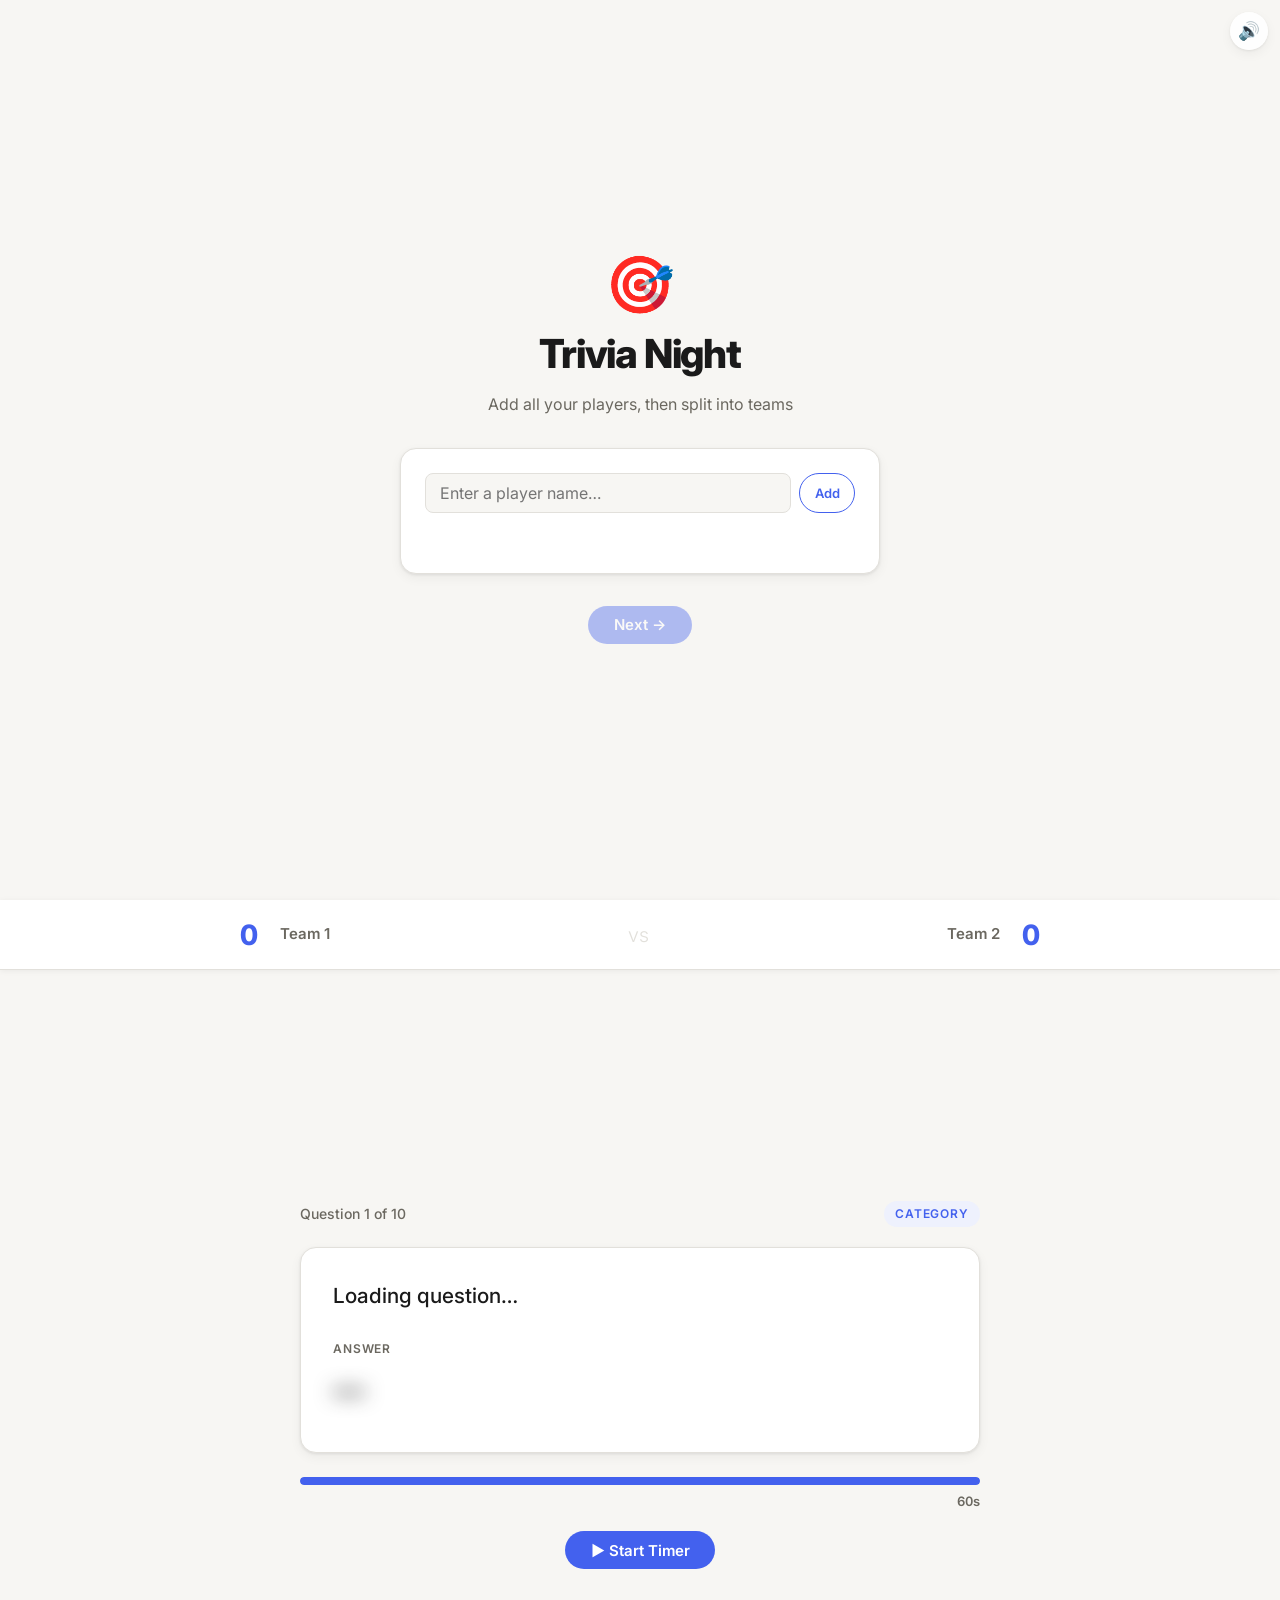
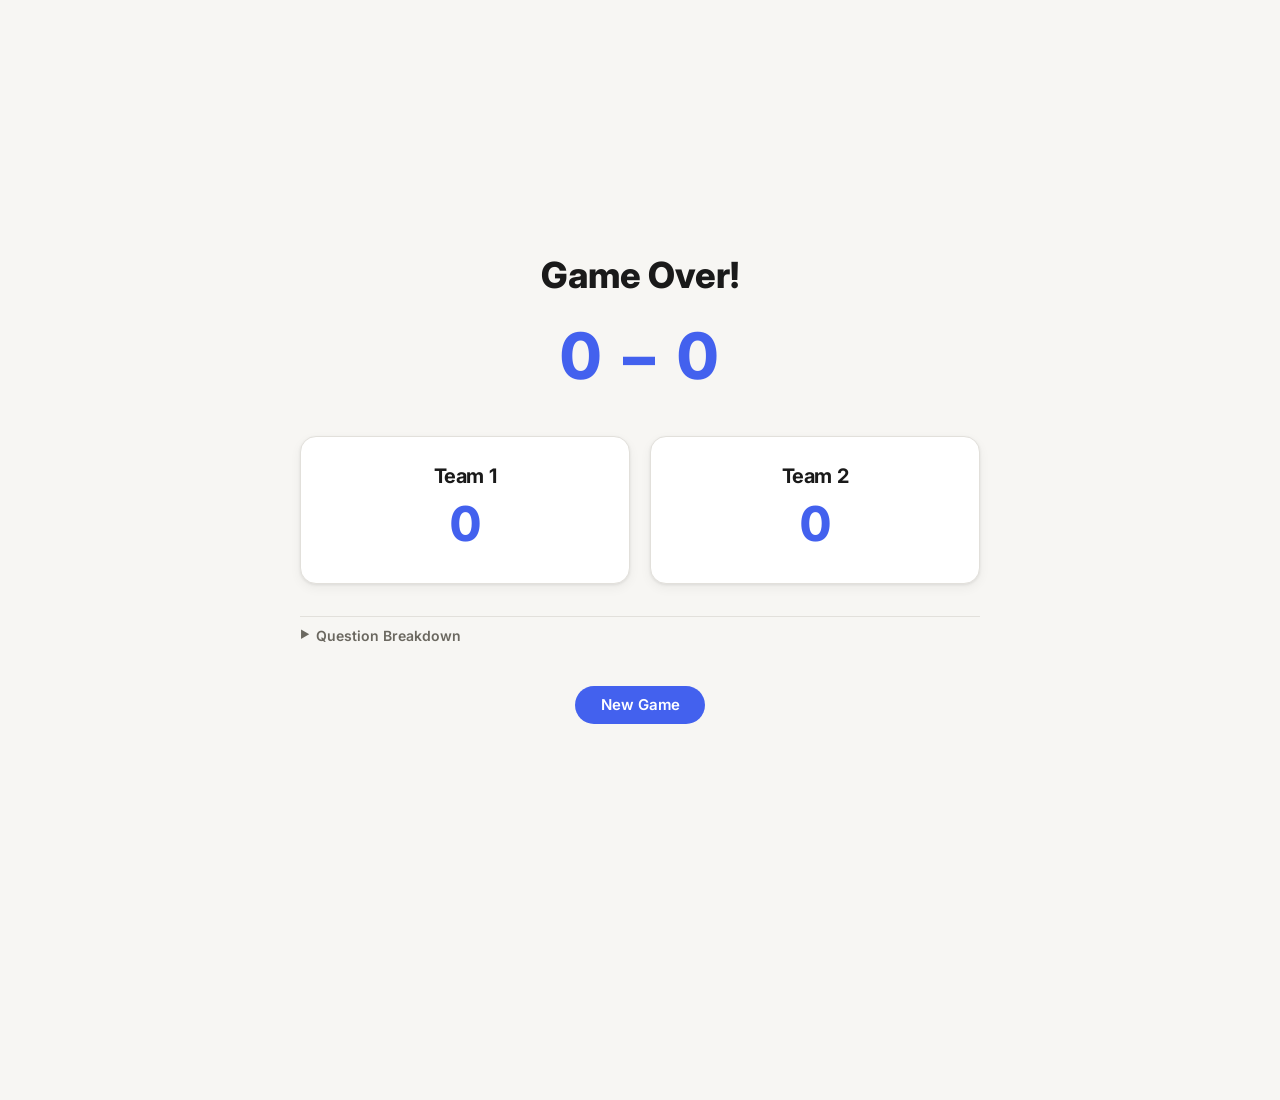
==== index.html @ 17706f15 "Revert "Add dynamic animated background with floating particles" This reverts commit 70423c6bc6c1e43" ====
<!DOCTYPE html>
<html lang="en" data-screen="welcome">
<head>
  <meta charset="UTF-8" />
  <meta name="viewport" content="width=device-width, initial-scale=1.0" />
  <title>Trivia Night</title>
  <link rel="preconnect" href="https://fonts.googleapis.com" />
  <link rel="preconnect" href="https://fonts.gstatic.com" crossorigin />
  <link href="https://fonts.googleapis.com/css2?family=Inter:wght@400;500;600;700;800&display=swap" rel="stylesheet" />
  <link rel="stylesheet" href="css/styles.css" />
</head>
<body>

  <button id="btn-mute" class="btn-mute" title="Toggle sound" aria-label="Mute sound">🔊</button>

  <!-- ═══════════════════════════════════════════════════════════════
       SCREEN 1 — WELCOME
       ════════════════════════════════════════════════════════════════ -->
  <section id="screen-welcome">
    <div class="welcome-hero">
      <div class="welcome-icon">🎯</div>
      <h1>Trivia Night</h1>
      <p>Add all your players, then split into teams</p>
    </div>

    <div class="welcome-pool">
      <div class="member-add-row">
        <input type="text" id="pool-member-input" placeholder="Enter a player name…" autocomplete="off" />
        <button id="pool-add-btn" class="btn btn-ghost btn-sm">Add</button>
      </div>
      <div class="member-chips" id="pool-members"></div>
    </div>

    <div class="welcome-cta">
      <button id="btn-next" class="btn btn-primary" disabled>Next →</button>
    </div>
  </section>

  <!-- ═══════════════════════════════════════════════════════════════
       SCREEN 2 — TEAMS
       ════════════════════════════════════════════════════════════════ -->
  <section id="screen-teams">
    <div class="teams-screen-header">
      <h2>Your Teams</h2>
      <p>Happy with the split? Name your teams and start!</p>
    </div>

    <div class="split-grid">
      <div class="split-card">
        <input type="text" id="team1-name" class="team-name-input" placeholder="Team 1 name…" autocomplete="off" />
        <div class="split-members" id="split-team1-members"></div>
      </div>
      <div class="split-card">
        <input type="text" id="team2-name" class="team-name-input" placeholder="Team 2 name…" autocomplete="off" />
        <div class="split-members" id="split-team2-members"></div>
      </div>
    </div>

    <div class="teams-actions">
      <button id="btn-reshuffle" class="btn btn-ghost">🔀 Shuffle Again</button>
      <button id="btn-start-game" class="btn btn-primary" disabled>Start Game →</button>
    </div>
  </section>

  <!-- ═══════════════════════════════════════════════════════════════
       SCREEN 3 — GAME
       ════════════════════════════════════════════════════════════════ -->
  <section id="screen-game" data-phase="idle">

    <!-- Sticky scoreboard -->
    <div class="scoreboard">
      <div class="scoreboard-inner">
        <div class="score-team">
          <span class="score-value" id="sb-team1-score">0</span>
          <span class="score-team-name" id="sb-team1-name">Team 1</span>
        </div>
        <span class="score-divider">vs</span>
        <div class="score-team">
          <span class="score-team-name" id="sb-team2-name">Team 2</span>
          <span class="score-value" id="sb-team2-score">0</span>
        </div>
      </div>
    </div>

    <!-- Main content -->
    <div class="game-main">

      <!-- Meta row -->
      <div class="question-meta">
        <span class="question-counter" id="question-counter">Question 1 of 10</span>
        <span class="category-badge" id="category-label">Category</span>
      </div>

      <!-- Question card -->
      <div class="question-card">
        <p class="question-text" id="question-text">Loading question…</p>
        <div class="answer-label">Answer</div>
        <div class="answer-text" id="answer-text" aria-live="polite">—</div>
        <div class="hint-text" id="hint-text"></div>
      </div>

      <!-- Timer -->
      <div class="timer-section">
        <div class="timer-track">
          <div class="timer-bar" id="timer-bar"></div>
        </div>
        <div class="timer-label" id="timer-label">60s</div>
      </div>

      <!-- Phase-driven controls -->
      <div class="game-controls">

        <!-- idle: show Start Timer button -->
        <div class="phase-idle" style="gap:0.75rem">
          <button id="btn-start-timer" class="btn btn-primary">▶ Start Timer</button>
        </div>

        <!-- running: show Reveal Answer button -->
        <div class="phase-running" style="gap:0.75rem">
          <button id="btn-reveal" class="btn btn-ghost">Reveal Answer</button>
        </div>

        <!-- revealed: show award controls -->
        <div class="phase-revealed" style="flex-direction:column; align-items:center; gap:0.75rem; width:100%">
          <div class="award-label">Award point to</div>
          <div class="award-controls">
            <button id="award-btn-0" class="btn btn-primary">▲ Team 1</button>
            <button id="award-btn-1" class="btn btn-primary">▲ Team 2</button>
            <button id="award-btn-both" class="btn btn-primary">▲ Both Teams</button>
            <button id="award-btn-none" class="btn btn-ghost">Neither</button>
          </div>
        </div>

      </div>
    </div>
  </section>

  <!-- ═══════════════════════════════════════════════════════════════
       SCREEN 4 — RESULTS
       ════════════════════════════════════════════════════════════════ -->
  <section id="screen-results">

    <div class="results-header">
      <div class="result-banner" id="result-banner">Game Over!</div>
      <div class="result-score-display" id="result-score">0 – 0</div>
    </div>

    <div class="results-teams">
      <div class="result-team-card">
        <h2 id="result-team1-name">Team 1</h2>
        <div class="result-team-score" id="result-team1-score">0</div>
        <div class="result-team-members" id="result-team1-members"></div>
      </div>
      <div class="result-team-card">
        <h2 id="result-team2-name">Team 2</h2>
        <div class="result-team-score" id="result-team2-score">0</div>
        <div class="result-team-members" id="result-team2-members"></div>
      </div>
    </div>

    <details class="breakdown">
      <summary>Question Breakdown</summary>
      <ul class="breakdown-list" id="breakdown-list"></ul>
    </details>

    <button id="btn-new-game" class="btn btn-primary">New Game</button>

  </section>

  <script type="module" src="js/app.js"></script>
</body>
</html>
---- css/styles.css ----
/* ── Design tokens ─────────────────────────────────────────────────────────── */
:root {
  --color-bg:              #F7F6F3;
  --color-surface:         #FFFFFF;
  --color-border:          #E2E0DB;
  --color-text-primary:    #1A1A1A;
  --color-text-secondary:  #6B6860;
  --color-accent:          #4361EE;
  --color-accent-hover:    #3451D1;
  --color-accent-light:    #EEF1FD;
  --color-success:         #2ECC71;
  --color-danger:          #E53E3E;
  --color-warning:         #F39C12;

  --font: 'Inter', system-ui, -apple-system, sans-serif;

  --radius-sm:  4px;
  --radius-md:  8px;
  --radius-lg: 16px;
  --radius-xl: 24px;

  --shadow-card:   0 1px 3px rgba(0,0,0,0.08), 0 4px 12px rgba(0,0,0,0.05);
  --shadow-raised: 0 4px 16px rgba(0,0,0,0.12);

  --transition: 200ms ease;
}

/* ── Reset & base ──────────────────────────────────────────────────────────── */
*, *::before, *::after { box-sizing: border-box; margin: 0; padding: 0; }

body {
  font-family: var(--font);
  background: var(--color-bg);
  color: var(--color-text-primary);
  min-height: 100vh;
  line-height: 1.5;
}

/* ── Screen visibility ────────────────────────────────────────────────────── */
#screen-welcome,
#screen-teams,
#screen-game,
#screen-results { display: none; }

[data-screen="welcome"] #screen-welcome { display: flex; }
[data-screen="teams"]   #screen-teams   { display: flex; }
[data-screen="game"]    #screen-game    { display: flex; }
[data-screen="results"] #screen-results { display: flex; }

/* ── Typography ───────────────────────────────────────────────────────────── */
h1 {
  font-size: clamp(1.75rem, 4vw, 2.5rem);
  font-weight: 800;
  letter-spacing: -0.03em;
  color: var(--color-text-primary);
}

h2 {
  font-size: 1.25rem;
  font-weight: 700;
  letter-spacing: -0.02em;
}

/* ── Buttons ──────────────────────────────────────────────────────────────── */
.btn {
  display: inline-flex;
  align-items: center;
  gap: 0.4em;
  padding: 0.6rem 1.6rem;
  border: none;
  border-radius: var(--radius-xl);
  font-family: var(--font);
  font-size: 0.9375rem;
  font-weight: 600;
  cursor: pointer;
  transition: background var(--transition), transform var(--transition), opacity var(--transition);
  white-space: nowrap;
}

.btn-primary {
  background: var(--color-accent);
  color: #fff;
}
.btn-primary:hover:not(:disabled) {
  background: var(--color-accent-hover);
  transform: translateY(-1px);
}
.btn-primary:active:not(:disabled) { transform: translateY(0); }
.btn-primary:disabled {
  opacity: 0.4;
  cursor: not-allowed;
}

.btn-ghost {
  background: transparent;
  color: var(--color-accent);
  border: 1.5px solid var(--color-accent);
}
.btn-ghost:hover:not(:disabled) {
  background: var(--color-accent-light);
  transform: translateY(-1px);
}
.btn-ghost:active:not(:disabled) { transform: translateY(0); }

.btn-sm {
  padding: 0.35rem 0.9rem;
  font-size: 0.8125rem;
}

/* ── Layout utility ───────────────────────────────────────────────────────── */
.container {
  max-width: 860px;
  margin: 0 auto;
  padding: 0 1.25rem;
}

/* ═══════════════════════════════════════════════════════════════════════════ */
/*  SCREEN 1 — WELCOME                                                         */
/* ═══════════════════════════════════════════════════════════════════════════ */
#screen-welcome {
  min-height: 100vh;
  flex-direction: column;
  align-items: center;
  justify-content: center;
  padding: 2.5rem 1.25rem;
  gap: 2rem;
}

.welcome-hero {
  text-align: center;
}
.welcome-icon {
  font-size: 3.5rem;
  line-height: 1;
  margin-bottom: 0.75rem;
}
.welcome-hero p {
  margin-top: 0.5rem;
  color: var(--color-text-secondary);
  font-size: 1rem;
}

.welcome-pool {
  width: 100%;
  max-width: 480px;
  background: var(--color-surface);
  border: 1px solid var(--color-border);
  border-radius: var(--radius-lg);
  padding: 1.5rem;
  box-shadow: var(--shadow-card);
  display: flex;
  flex-direction: column;
  gap: 0.75rem;
}

.welcome-cta { text-align: center; }

/* ── Shared input / chip utilities ──────────────────────────────────────────── */
.member-add-row {
  display: flex;
  gap: 0.5rem;
}
.member-add-row input { flex: 1; }

input[type="text"] {
  width: 100%;
  padding: 0.55rem 0.85rem;
  border: 1.5px solid var(--color-border);
  border-radius: var(--radius-md);
  font-family: var(--font);
  font-size: 1rem;
  color: var(--color-text-primary);
  background: var(--color-bg);
  transition: border-color var(--transition);
  outline: none;
}
input[type="text"]:focus { border-color: var(--color-accent); }

.member-chips {
  display: flex;
  flex-wrap: wrap;
  gap: 0.4rem;
  min-height: 1.5rem;
}

.member-chip {
  display: inline-flex;
  align-items: center;
  gap: 0.3em;
  background: var(--color-accent-light);
  color: var(--color-accent);
  border-radius: var(--radius-xl);
  padding: 0.2rem 0.6rem 0.2rem 0.75rem;
  font-size: 0.8125rem;
  font-weight: 500;
}

.chip-remove {
  background: none;
  border: none;
  cursor: pointer;
  color: var(--color-accent);
  font-size: 1rem;
  line-height: 1;
  padding: 0 0.1rem;
  opacity: 0.6;
  transition: opacity var(--transition);
}
.chip-remove:hover { opacity: 1; }

/* ═══════════════════════════════════════════════════════════════════════════ */
/*  SCREEN 2 — TEAMS                                                           */
/* ═══════════════════════════════════════════════════════════════════════════ */
#screen-teams {
  min-height: 100vh;
  flex-direction: column;
  align-items: center;
  justify-content: center;
  padding: 2.5rem 1.25rem;
  gap: 1.75rem;
}

.teams-screen-header { text-align: center; }
.teams-screen-header p {
  margin-top: 0.4rem;
  color: var(--color-text-secondary);
  font-size: 0.9375rem;
}

.split-grid {
  display: grid;
  grid-template-columns: 1fr 1fr;
  gap: 1.25rem;
  width: 100%;
  max-width: 640px;
}
@media (max-width: 520px) {
  .split-grid { grid-template-columns: 1fr; }
}

.split-card {
  background: var(--color-surface);
  border: 1px solid var(--color-border);
  border-radius: var(--radius-lg);
  padding: 1.25rem 1.25rem 1rem;
  box-shadow: var(--shadow-card);
  display: flex;
  flex-direction: column;
  gap: 0.85rem;
}

.team-name-input {
  font-size: 1.05rem;
  font-weight: 600;
}

.split-members {
  display: flex;
  flex-direction: column;
  gap: 0.35rem;
}

.split-member-row {
  display: flex;
  align-items: center;
  gap: 0.5rem;
  font-size: 0.9rem;
  color: var(--color-text-primary);
  padding: 0.25rem 0;
  border-bottom: 1px solid var(--color-border);
}
.split-member-row:last-child { border-bottom: none; }
.split-member-avatar {
  width: 1.6rem;
  height: 1.6rem;
  border-radius: 50%;
  background: var(--color-accent-light);
  color: var(--color-accent);
  font-size: 0.7rem;
  font-weight: 700;
  display: flex;
  align-items: center;
  justify-content: center;
  flex-shrink: 0;
  text-transform: uppercase;
}

.teams-actions {
  display: flex;
  gap: 0.75rem;
  flex-wrap: wrap;
  justify-content: center;
}

/* ═══════════════════════════════════════════════════════════════════════════ */
/*  SCREEN B — GAME                                                            */
/* ═══════════════════════════════════════════════════════════════════════════ */
#screen-game {
  min-height: 100vh;
  display: flex;
  flex-direction: column;
}

/* Scoreboard */
.scoreboard {
  background: var(--color-surface);
  border-bottom: 1px solid var(--color-border);
  position: sticky;
  top: 0;
  z-index: 10;
  box-shadow: 0 1px 6px rgba(0,0,0,0.06);
}

.scoreboard-inner {
  max-width: 860px;
  margin: 0 auto;
  padding: 0.85rem 1.25rem;
  display: flex;
  align-items: center;
  justify-content: space-between;
  gap: 1rem;
}

.score-team {
  display: flex;
  align-items: center;
  gap: 0.75rem;
}

.score-team-name {
  font-weight: 600;
  font-size: 0.9375rem;
  color: var(--color-text-secondary);
}

.score-value {
  font-size: 1.75rem;
  font-weight: 800;
  font-variant-numeric: tabular-nums;
  color: var(--color-accent);
  min-width: 2ch;
  text-align: center;
}

.score-divider {
  font-size: 1.25rem;
  color: var(--color-border);
  font-weight: 300;
}

/* Main game area */
.game-main {
  flex: 1;
  display: flex;
  flex-direction: column;
  align-items: center;
  justify-content: center;
  padding: 2rem 1.25rem;
  max-width: 720px;
  margin: 0 auto;
  width: 100%;
}

.question-meta {
  display: flex;
  align-items: center;
  justify-content: space-between;
  width: 100%;
  margin-bottom: 1.25rem;
}

.question-counter {
  font-size: 0.875rem;
  font-weight: 500;
  color: var(--color-text-secondary);
}

.category-badge {
  font-size: 0.75rem;
  font-weight: 600;
  text-transform: uppercase;
  letter-spacing: 0.07em;
  color: var(--color-accent);
  background: var(--color-accent-light);
  padding: 0.25rem 0.7rem;
  border-radius: var(--radius-xl);
}

/* Question card */
.question-card {
  background: var(--color-surface);
  border: 1px solid var(--color-border);
  border-radius: var(--radius-lg);
  padding: 2rem 2rem 1.75rem;
  box-shadow: var(--shadow-card);
  width: 100%;
  margin-bottom: 1.5rem;
}

@keyframes questionEnter {
  from { opacity: 0; transform: translateX(36px) scale(0.97); }
  to   { opacity: 1; transform: translateX(0)    scale(1);    }
}
.question-card.q-enter {
  animation: questionEnter 0.42s cubic-bezier(0.22, 1, 0.36, 1) forwards;
}

.question-text {
  font-size: clamp(1.1rem, 2.5vw, 1.3rem);
  font-weight: 500;
  line-height: 1.55;
  margin-bottom: 1.75rem;
}

.answer-label {
  font-size: 0.75rem;
  font-weight: 600;
  text-transform: uppercase;
  letter-spacing: 0.07em;
  color: var(--color-text-secondary);
  margin-bottom: 0.5rem;
}

.answer-text {
  font-size: clamp(1.4rem, 3.5vw, 2rem);
  font-weight: 800;
  color: var(--color-text-primary);
  filter: blur(10px);
  transition: filter 0.55s ease;
  user-select: none;
  display: inline-block;
}

.answer-text.revealed {
  filter: blur(0);
  user-select: auto;
}

.hint-text {
  margin-top: 0.65rem;
  font-size: 0.875rem;
  color: var(--color-text-secondary);
  font-style: italic;
  opacity: 0;
  transform: translateY(4px);
  transition: opacity 0.4s ease 0.2s, transform 0.4s ease 0.2s;
}

.hint-text.visible {
  opacity: 1;
  transform: translateY(0);
}

/* Timer section */
.timer-section {
  width: 100%;
  margin-bottom: 1.25rem;
}

.timer-track {
  height: 8px;
  background: var(--color-border);
  border-radius: var(--radius-xl);
  overflow: hidden;
  margin-bottom: 0.4rem;
}

.timer-bar {
  height: 100%;
  background: var(--color-accent);
  border-radius: var(--radius-xl);
  transition: width 0.9s linear, background 0.4s ease;
  width: 100%;
}

.timer-bar.warn   { background: var(--color-warning); }
.timer-bar.danger { background: var(--color-danger); }

.timer-label {
  font-size: 0.8125rem;
  font-weight: 600;
  color: var(--color-text-secondary);
  text-align: right;
  font-variant-numeric: tabular-nums;
}

/* Game phase controls (phase-driven visibility) */
.phase-idle,
.phase-running,
.phase-revealed { display: none; }

[data-phase="idle"]     .phase-idle     { display: flex; }
[data-phase="running"]  .phase-running  { display: flex; }
[data-phase="revealed"] .phase-revealed { display: flex; }

/* Also show reveal button during running */
[data-phase="running"] .phase-running-reveal { display: flex; }
.phase-running-reveal { display: none; }

.game-controls {
  display: flex;
  flex-direction: column;
  align-items: center;
  gap: 1rem;
  width: 100%;
}

.award-controls {
  display: flex;
  flex-wrap: wrap;
  gap: 0.75rem;
  justify-content: center;
  width: 100%;
}

.award-label {
  font-size: 0.8125rem;
  font-weight: 600;
  color: var(--color-text-secondary);
  text-transform: uppercase;
  letter-spacing: 0.06em;
  text-align: center;
  width: 100%;
}

/* ═══════════════════════════════════════════════════════════════════════════ */
/*  SCREEN C — RESULTS                                                         */
/* ═══════════════════════════════════════════════════════════════════════════ */
#screen-results {
  min-height: 100vh;
  display: flex;
  flex-direction: column;
  align-items: center;
  justify-content: flex-start;
  padding: 3rem 1.25rem;
}

.results-header {
  text-align: center;
  margin-bottom: 2rem;
}

.result-banner {
  font-size: clamp(1.5rem, 4vw, 2.25rem);
  font-weight: 800;
  color: var(--color-text-primary);
  margin-bottom: 0.4rem;
}

.result-score-display {
  font-size: clamp(2.5rem, 7vw, 4rem);
  font-weight: 800;
  color: var(--color-accent);
  font-variant-numeric: tabular-nums;
  letter-spacing: 0.04em;
}

.results-teams {
  display: grid;
  grid-template-columns: 1fr 1fr;
  gap: 1.25rem;
  width: 100%;
  max-width: 680px;
  margin-bottom: 2rem;
}

@media (max-width: 480px) {
  .results-teams { grid-template-columns: 1fr; }
}

.result-team-card {
  background: var(--color-surface);
  border: 1px solid var(--color-border);
  border-radius: var(--radius-lg);
  padding: 1.5rem;
  box-shadow: var(--shadow-card);
  text-align: center;
}

.result-team-card h2 {
  margin-bottom: 0.4rem;
}

.result-team-score {
  font-size: 3rem;
  font-weight: 800;
  color: var(--color-accent);
  font-variant-numeric: tabular-nums;
  line-height: 1.1;
  margin-bottom: 0.5rem;
}

.result-team-members {
  font-size: 0.875rem;
  color: var(--color-text-secondary);
}

/* Breakdown */
.breakdown {
  width: 100%;
  max-width: 680px;
  margin-bottom: 2rem;
}

.breakdown summary {
  cursor: pointer;
  font-size: 0.875rem;
  font-weight: 600;
  color: var(--color-text-secondary);
  padding: 0.5rem 0;
  list-style: none;
  display: flex;
  align-items: center;
  gap: 0.4rem;
  border-top: 1px solid var(--color-border);
}

.breakdown summary::-webkit-details-marker { display: none; }

.breakdown summary::before {
  content: '▶';
  font-size: 0.65rem;
  transition: transform var(--transition);
}

details[open] .breakdown summary::before {
  transform: rotate(90deg);
}

.breakdown-list {
  list-style: none;
  margin-top: 0.5rem;
  display: flex;
  flex-direction: column;
  gap: 0.5rem;
}

.breakdown-item {
  background: var(--color-surface);
  border: 1px solid var(--color-border);
  border-radius: var(--radius-md);
  padding: 0.75rem 1rem;
  display: grid;
  grid-template-columns: 1fr auto auto;
  gap: 0.5rem 1rem;
  align-items: center;
  font-size: 0.875rem;
}

.breakdown-q { color: var(--color-text-primary); }

.breakdown-a {
  font-weight: 700;
  color: var(--color-accent);
}

.breakdown-scored {
  font-size: 0.8rem;
  color: var(--color-text-secondary);
  white-space: nowrap;
}

@media (max-width: 540px) {
  .breakdown-item {
    grid-template-columns: 1fr;
  }
}

/* ── Mute button ─────────────────────────────────────────────────────────────── */
.btn-mute {
  position: fixed;
  top: 0.75rem;
  right: 0.75rem;
  z-index: 200;
  width: 2.4rem;
  height: 2.4rem;
  border-radius: 50%;
  border: none;
  background: rgba(255, 255, 255, 0.85);
  backdrop-filter: blur(4px);
  box-shadow: var(--shadow-card);
  font-size: 1.1rem;
  cursor: pointer;
  display: flex;
  align-items: center;
  justify-content: center;
  transition: background var(--transition), transform var(--transition);
}
.btn-mute:hover { background: #fff; transform: scale(1.1); }
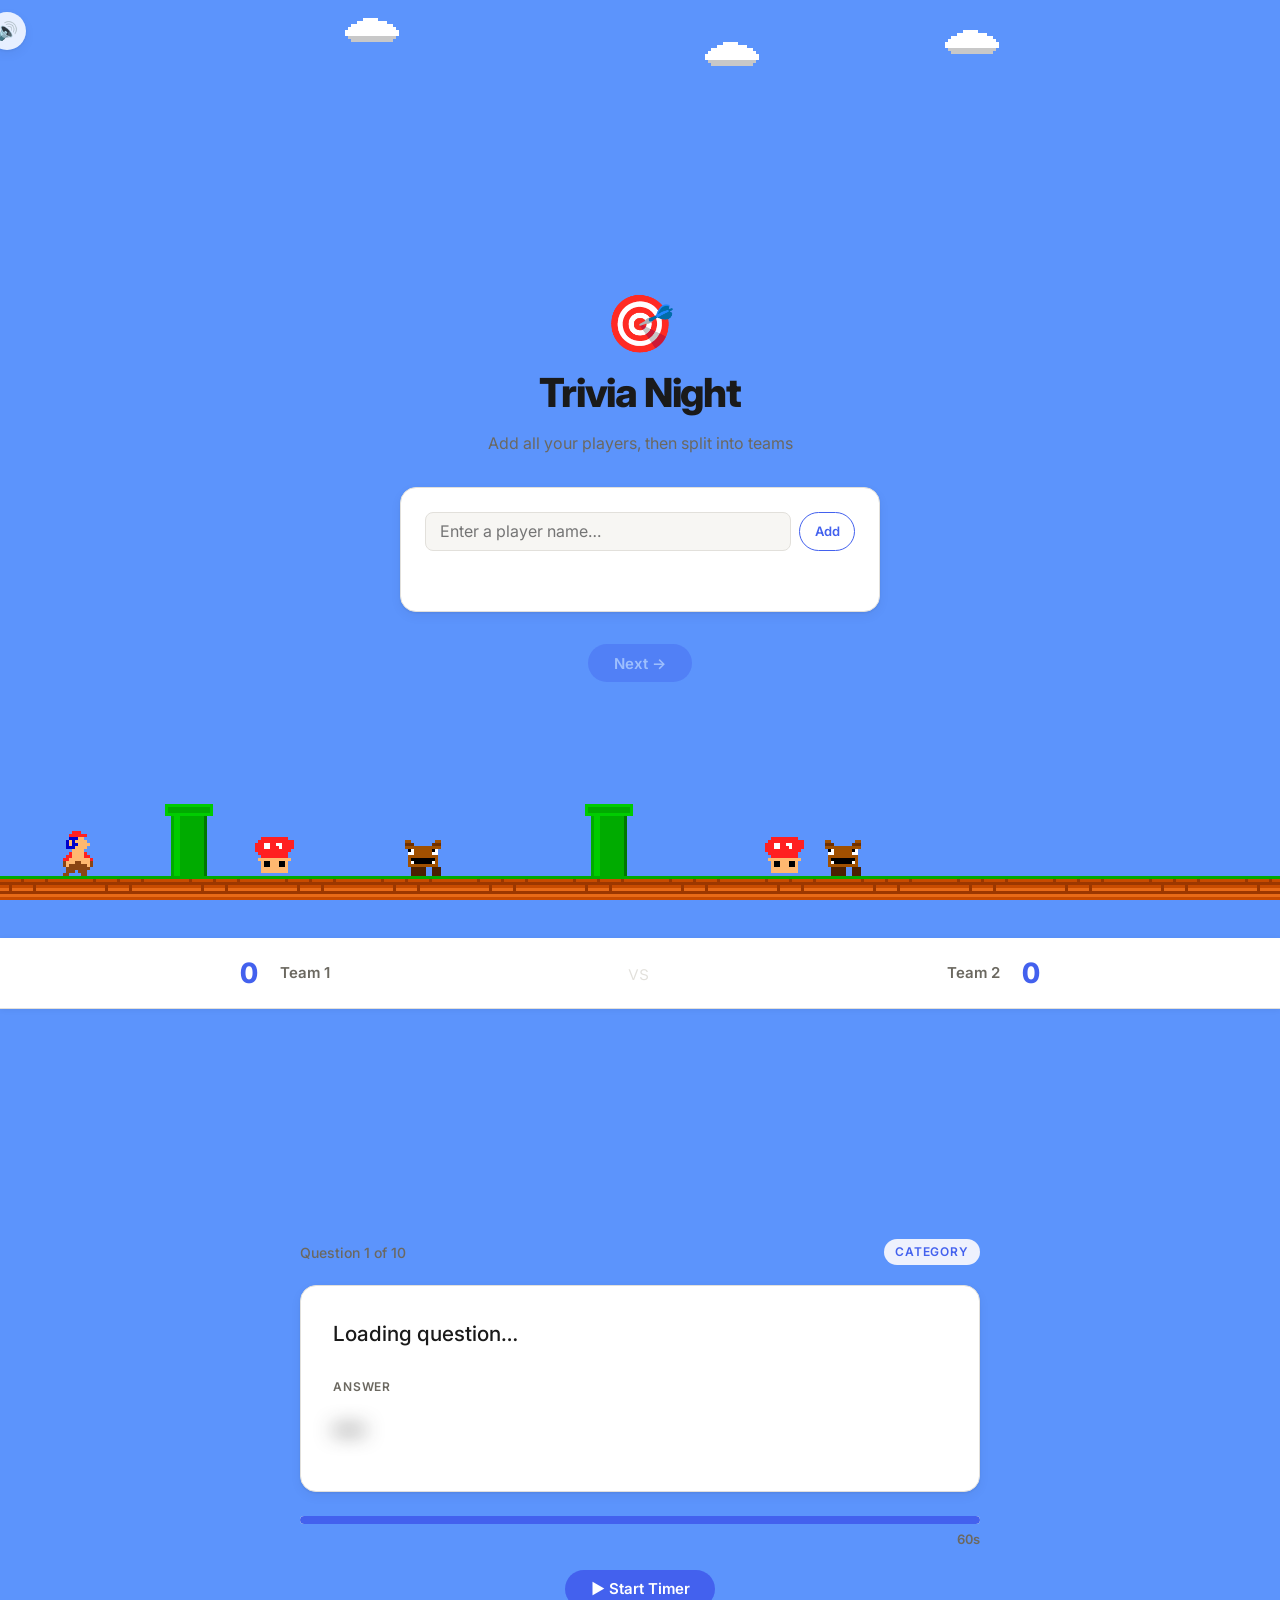
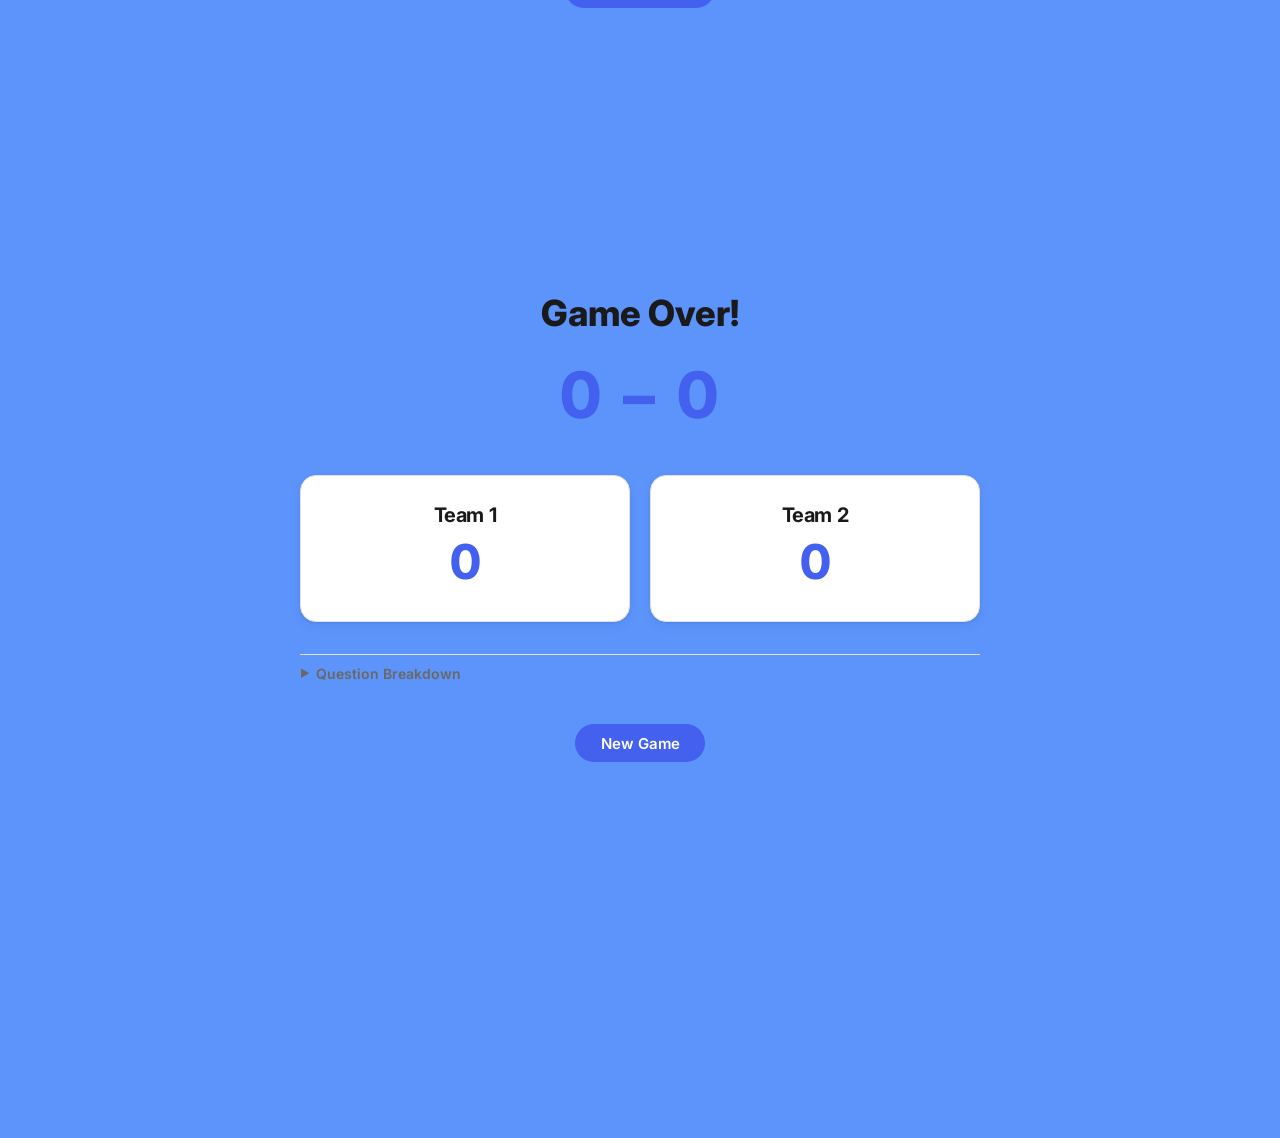
==== commit ba5a71fa: "Add pixel-art Mario scrolling background animation Draws a full Super Mario Bros scene on a fixed ca" ====
--- a/index.html
+++ b/index.html
@@ -10,6 +10,8 @@
   <link rel="stylesheet" href="css/styles.css" />
 </head>
 <body>
+
+  <canvas id="bg-canvas" aria-hidden="true"></canvas>
 
   <button id="btn-mute" class="btn-mute" title="Toggle sound" aria-label="Mute sound">🔊</button>
 
@@ -168,5 +170,6 @@
   </section>
 
   <script type="module" src="js/app.js"></script>
+  <script src="js/bg.js"></script>
 </body>
 </html>
--- a/css/styles.css
+++ b/css/styles.css
@@ -30,10 +30,30 @@
 
 body {
   font-family: var(--font);
-  background: var(--color-bg);
+  background: #5c94fc; /* Mario sky blue fallback */
   color: var(--color-text-primary);
   min-height: 100vh;
   line-height: 1.5;
+}
+
+#bg-canvas {
+  position: fixed;
+  inset: 0;
+  width: 100%;
+  height: 100%;
+  pointer-events: none;
+  z-index: 0;
+  image-rendering: pixelated;
+}
+
+/* Lift all screens above the canvas */
+#screen-welcome,
+#screen-teams,
+#screen-game,
+#screen-results,
+#btn-mute {
+  position: relative;
+  z-index: 1;
 }
 
 /* ── Screen visibility ────────────────────────────────────────────────────── */
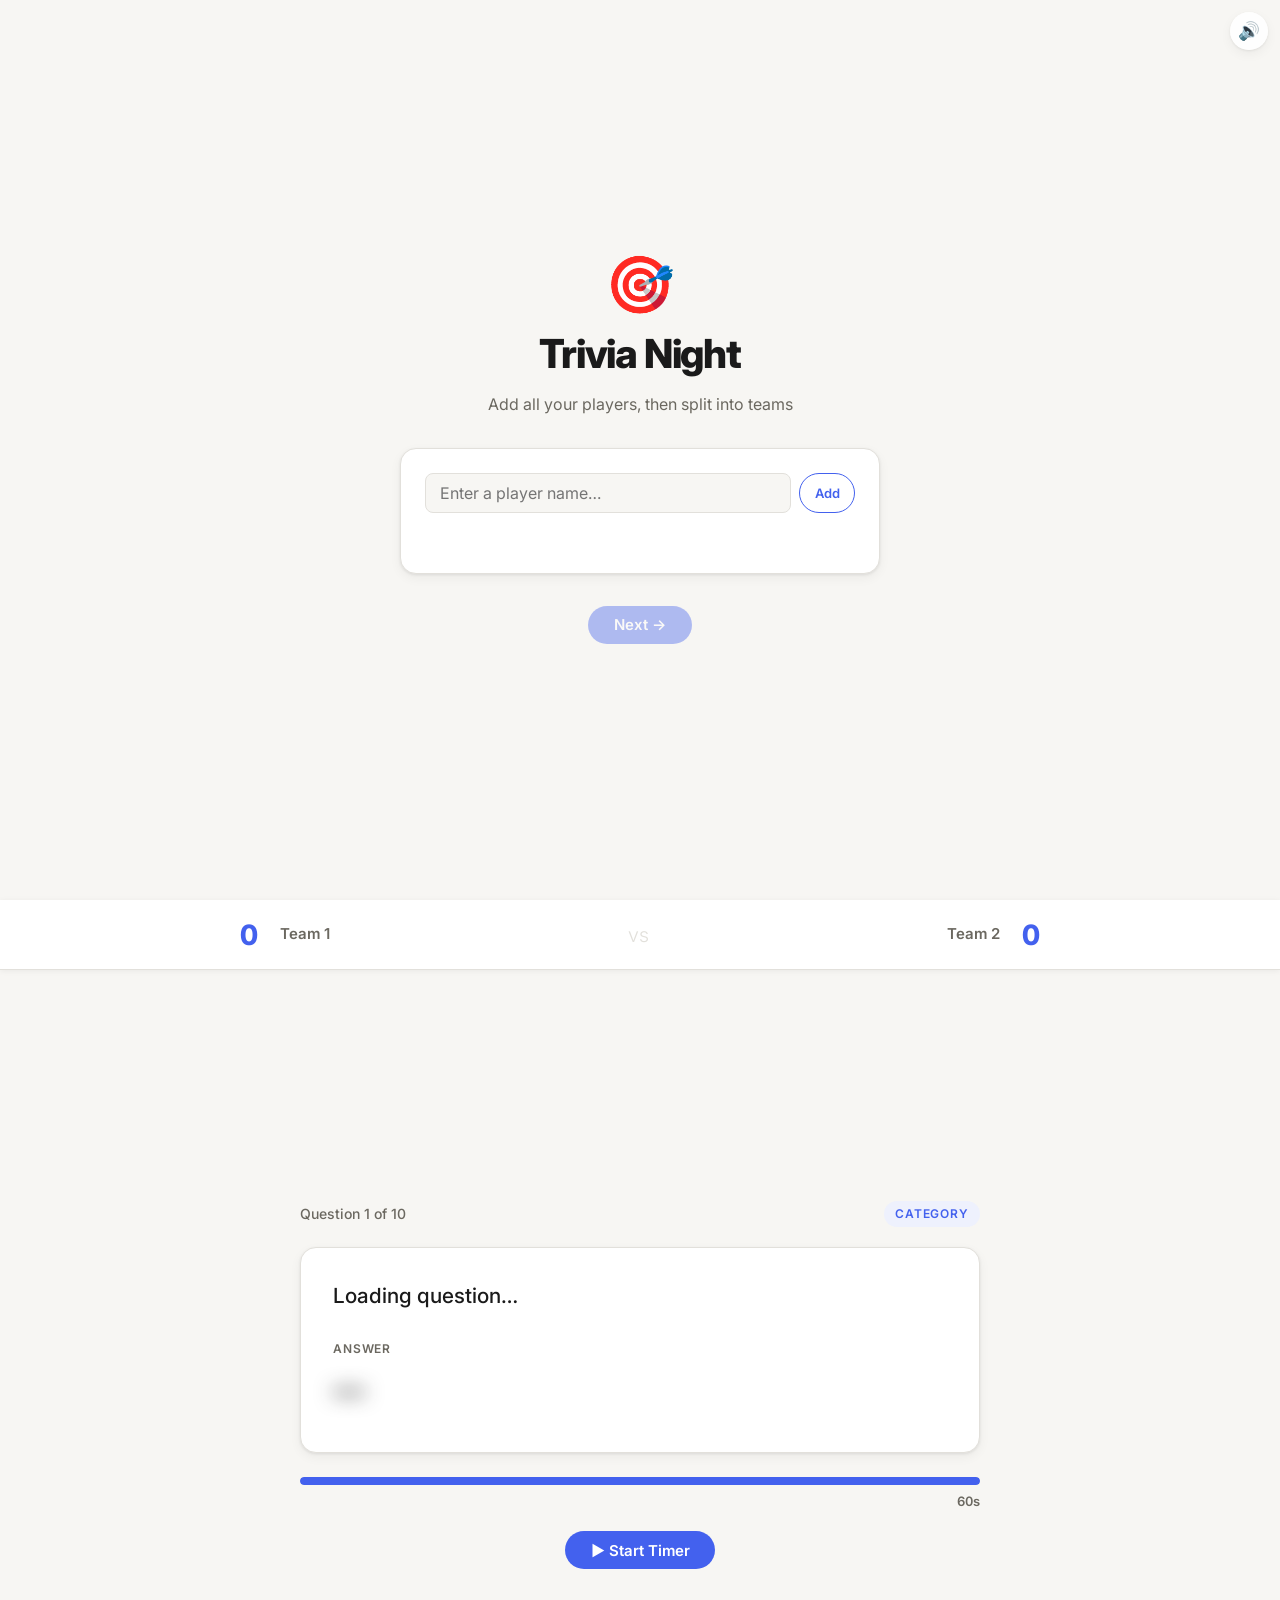
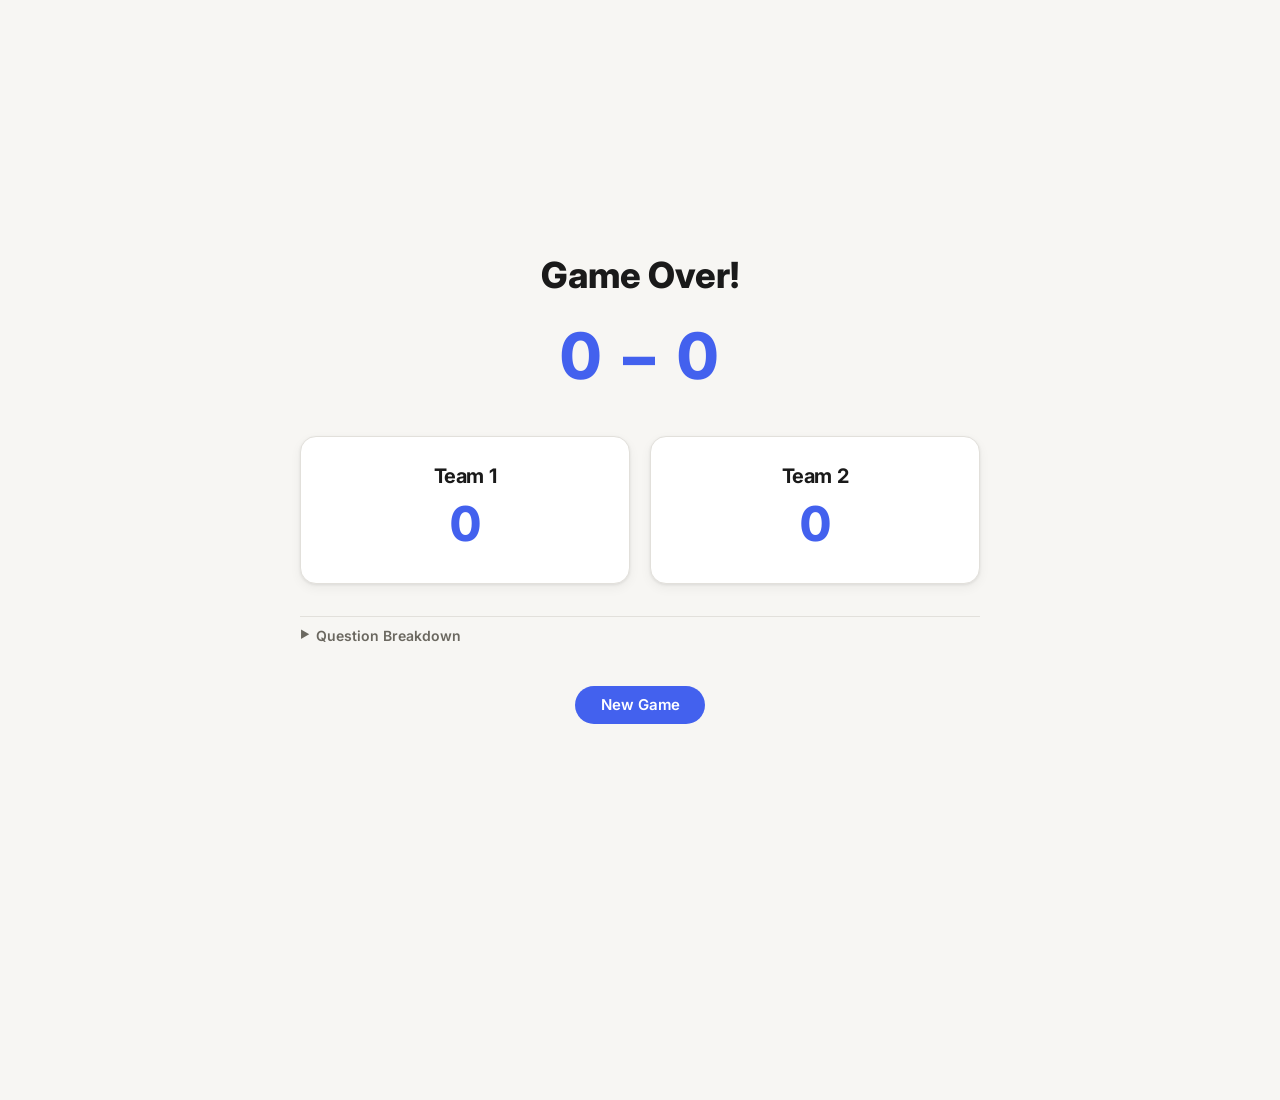
==== commit cd3e711b: "Revert "Add pixel-art Mario scrolling background animation" This reverts commit ba5a71fa6203dfd536fc" ====
--- a/index.html
+++ b/index.html
@@ -10,8 +10,6 @@
   <link rel="stylesheet" href="css/styles.css" />
 </head>
 <body>
-
-  <canvas id="bg-canvas" aria-hidden="true"></canvas>
 
   <button id="btn-mute" class="btn-mute" title="Toggle sound" aria-label="Mute sound">🔊</button>
 
@@ -170,6 +168,5 @@
   </section>
 
   <script type="module" src="js/app.js"></script>
-  <script src="js/bg.js"></script>
 </body>
 </html>
--- a/css/styles.css
+++ b/css/styles.css
@@ -30,30 +30,10 @@
 
 body {
   font-family: var(--font);
-  background: #5c94fc; /* Mario sky blue fallback */
+  background: var(--color-bg);
   color: var(--color-text-primary);
   min-height: 100vh;
   line-height: 1.5;
-}
-
-#bg-canvas {
-  position: fixed;
-  inset: 0;
-  width: 100%;
-  height: 100%;
-  pointer-events: none;
-  z-index: 0;
-  image-rendering: pixelated;
-}
-
-/* Lift all screens above the canvas */
-#screen-welcome,
-#screen-teams,
-#screen-game,
-#screen-results,
-#btn-mute {
-  position: relative;
-  z-index: 1;
 }
 
 /* ── Screen visibility ────────────────────────────────────────────────────── */
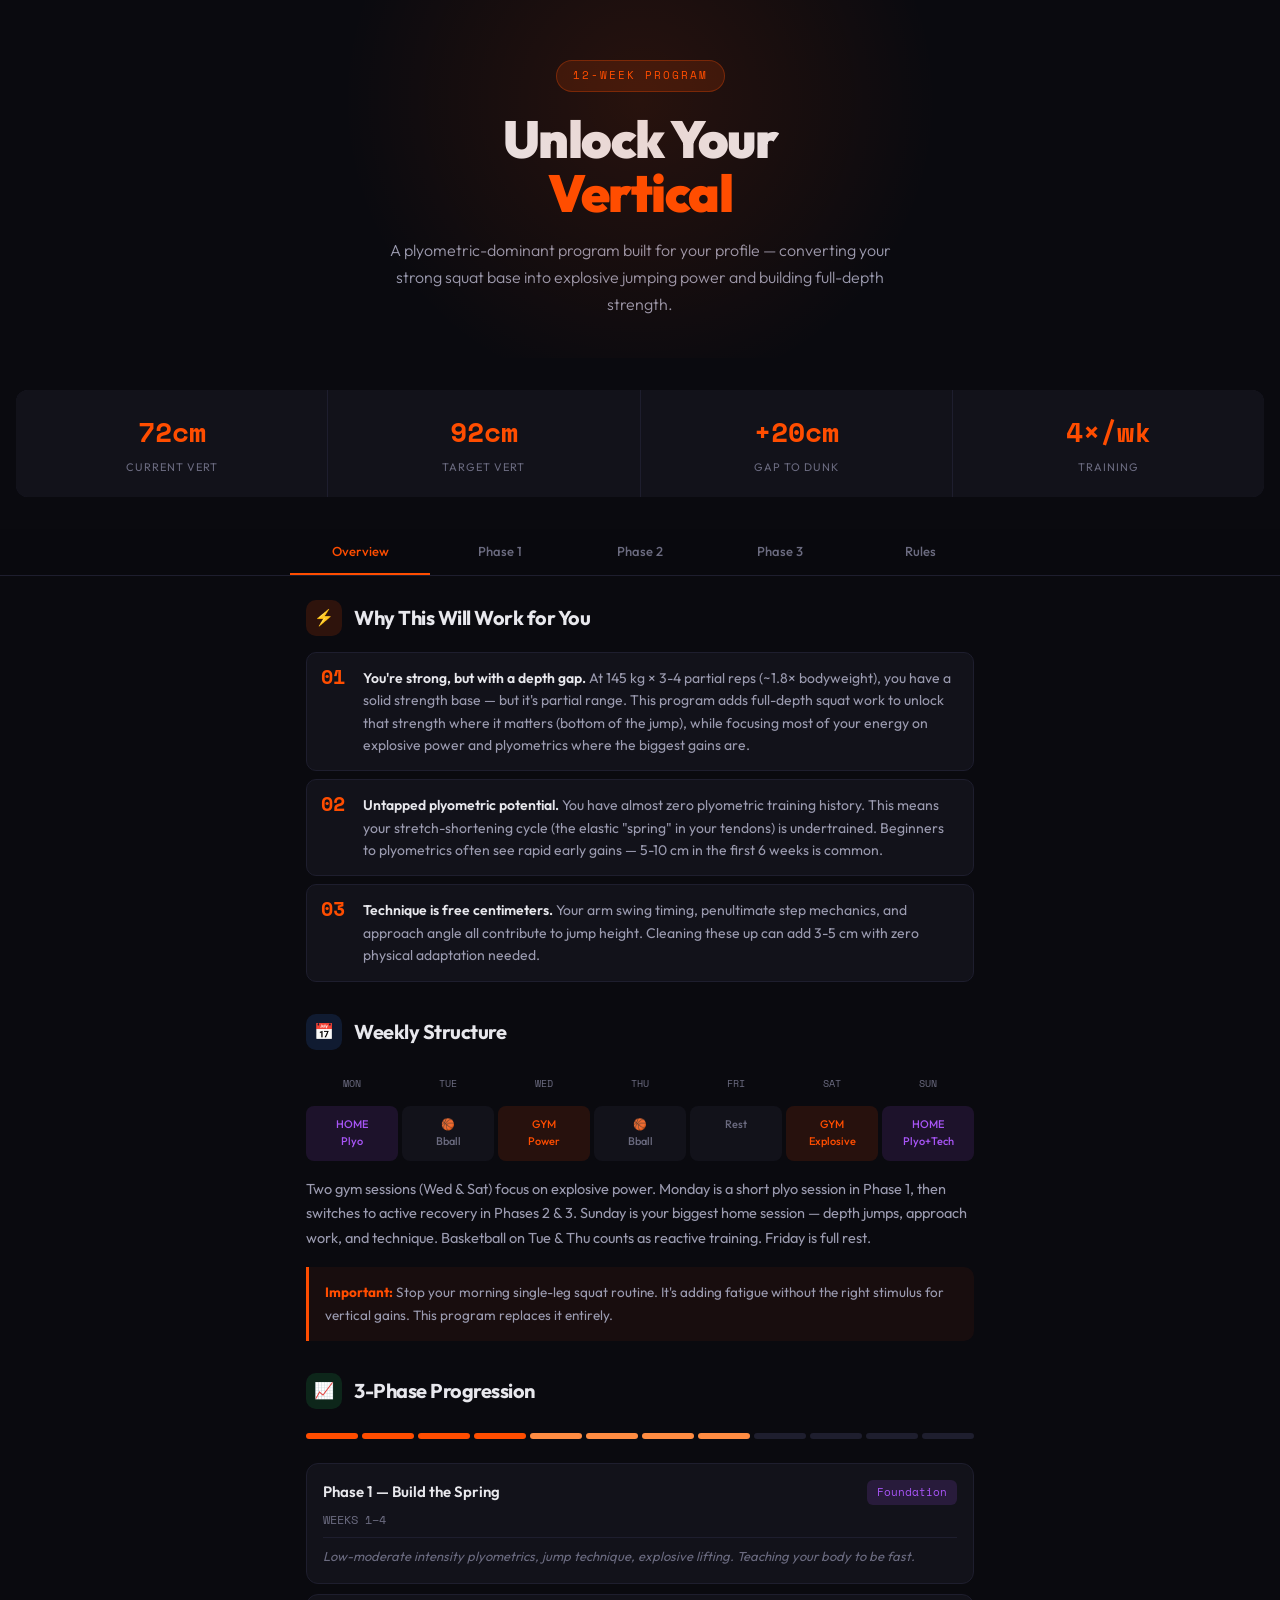
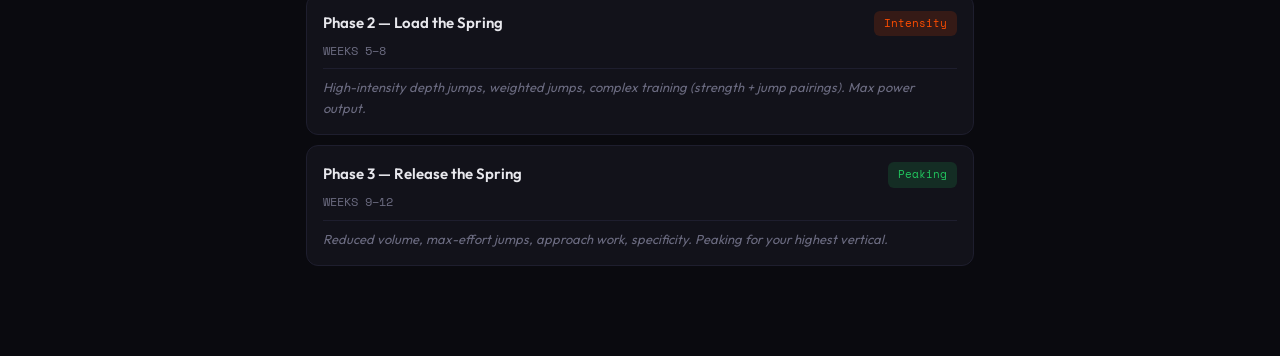
==== commit 3ae4b935: "Rename vertical-program_1.html to index.html" ====
--- a/index.html
+++ b/index.html
@@ -1,172 +1,1499 @@
 <!DOCTYPE html>
-<html lang="en" data-screen="welcome">
+<html lang="en">
 <head>
-  <meta charset="UTF-8" />
-  <meta name="viewport" content="width=device-width, initial-scale=1.0" />
-  <title>Trivia Night</title>
-  <link rel="preconnect" href="https://fonts.googleapis.com" />
-  <link rel="preconnect" href="https://fonts.gstatic.com" crossorigin />
-  <link href="https://fonts.googleapis.com/css2?family=Inter:wght@400;500;600;700;800&display=swap" rel="stylesheet" />
-  <link rel="stylesheet" href="css/styles.css" />
+<meta charset="UTF-8">
+<meta name="viewport" content="width=device-width, initial-scale=1.0">
+<title>Vertical Jump Program</title>
+<link href="https://fonts.googleapis.com/css2?family=Outfit:wght@300;400;500;600;700;800;900&family=Space+Mono:wght@400;700&display=swap" rel="stylesheet">
+<style>
+  :root {
+    --bg: #0a0a0f;
+    --card: #12121a;
+    --card-hover: #1a1a26;
+    --border: #1e1e2e;
+    --accent: #ff4d00;
+    --accent-glow: rgba(255, 77, 0, 0.15);
+    --accent2: #ff8c42;
+    --green: #22c55e;
+    --blue: #3b82f6;
+    --purple: #a855f7;
+    --text: #e8e8ed;
+    --text-dim: #6b6b80;
+    --text-mid: #9b9bb0;
+  }
+
+  * { margin: 0; padding: 0; box-sizing: border-box; }
+
+  body {
+    background: var(--bg);
+    color: var(--text);
+    font-family: 'Outfit', sans-serif;
+    line-height: 1.6;
+    overflow-x: hidden;
+  }
+
+  .hero {
+    position: relative;
+    padding: 60px 24px 40px;
+    text-align: center;
+    overflow: hidden;
+  }
+
+  .hero::before {
+    content: '';
+    position: absolute;
+    top: -200px;
+    left: 50%;
+    transform: translateX(-50%);
+    width: 600px;
+    height: 600px;
+    background: radial-gradient(circle, rgba(255,77,0,0.12) 0%, transparent 70%);
+    pointer-events: none;
+  }
+
+  .tag {
+    display: inline-block;
+    font-family: 'Space Mono', monospace;
+    font-size: 11px;
+    letter-spacing: 2px;
+    text-transform: uppercase;
+    color: var(--accent);
+    border: 1px solid rgba(255,77,0,0.3);
+    padding: 6px 16px;
+    border-radius: 100px;
+    margin-bottom: 20px;
+    background: var(--accent-glow);
+  }
+
+  h1 {
+    font-size: clamp(32px, 6vw, 52px);
+    font-weight: 900;
+    line-height: 1.05;
+    letter-spacing: -1.5px;
+    margin-bottom: 16px;
+  }
+
+  h1 .highlight {
+    color: var(--accent);
+    position: relative;
+  }
+
+  .hero-sub {
+    color: var(--text-mid);
+    font-size: 16px;
+    max-width: 520px;
+    margin: 0 auto;
+    font-weight: 300;
+  }
+
+  /* Stats Strip */
+  .stats {
+    display: grid;
+    grid-template-columns: repeat(4, 1fr);
+    gap: 1px;
+    background: var(--border);
+    margin: 32px 16px;
+    border-radius: 12px;
+    overflow: hidden;
+  }
+
+  .stat {
+    background: var(--card);
+    padding: 20px 12px;
+    text-align: center;
+  }
+
+  .stat-val {
+    font-family: 'Space Mono', monospace;
+    font-size: clamp(20px, 4vw, 28px);
+    font-weight: 700;
+    color: var(--accent);
+  }
+
+  .stat-label {
+    font-size: 11px;
+    text-transform: uppercase;
+    letter-spacing: 1px;
+    color: var(--text-dim);
+    margin-top: 4px;
+  }
+
+  /* Tabs */
+  .tabs-container {
+    position: sticky;
+    top: 0;
+    z-index: 100;
+    background: rgba(10,10,15,0.92);
+    backdrop-filter: blur(16px);
+    border-bottom: 1px solid var(--border);
+    padding: 0 16px;
+  }
+
+  .tabs {
+    display: flex;
+    gap: 0;
+    overflow-x: auto;
+    scrollbar-width: none;
+    max-width: 700px;
+    margin: 0 auto;
+  }
+
+  .tabs::-webkit-scrollbar { display: none; }
+
+  .tab {
+    flex: 1;
+    padding: 14px 8px;
+    font-size: 13px;
+    font-weight: 500;
+    color: var(--text-dim);
+    border: none;
+    background: none;
+    cursor: pointer;
+    border-bottom: 2px solid transparent;
+    transition: all 0.2s;
+    white-space: nowrap;
+    font-family: 'Outfit', sans-serif;
+  }
+
+  .tab.active {
+    color: var(--accent);
+    border-bottom-color: var(--accent);
+  }
+
+  .tab:hover { color: var(--text); }
+
+  /* Content */
+  .content {
+    max-width: 700px;
+    margin: 0 auto;
+    padding: 24px 16px 80px;
+  }
+
+  .panel { display: none; }
+  .panel.active { display: block; }
+
+  /* Section Headers */
+  .section-head {
+    display: flex;
+    align-items: center;
+    gap: 12px;
+    margin: 32px 0 16px;
+  }
+
+  .section-head:first-child { margin-top: 0; }
+
+  .section-icon {
+    width: 36px;
+    height: 36px;
+    border-radius: 10px;
+    display: flex;
+    align-items: center;
+    justify-content: center;
+    font-size: 16px;
+    flex-shrink: 0;
+  }
+
+  .section-icon.orange { background: rgba(255,77,0,0.15); }
+  .section-icon.green { background: rgba(34,197,94,0.15); }
+  .section-icon.blue { background: rgba(59,130,246,0.15); }
+  .section-icon.purple { background: rgba(168,85,247,0.15); }
+
+  h2 {
+    font-size: 20px;
+    font-weight: 700;
+    letter-spacing: -0.5px;
+  }
+
+  h3 {
+    font-size: 15px;
+    font-weight: 600;
+    color: var(--text-mid);
+    margin: 24px 0 10px;
+    text-transform: uppercase;
+    letter-spacing: 0.5px;
+  }
+
+  p, li {
+    color: var(--text-mid);
+    font-size: 14.5px;
+    line-height: 1.7;
+  }
+
+  p { margin-bottom: 12px; }
+
+  /* Exercise Cards */
+  .exercise {
+    background: var(--card);
+    border: 1px solid var(--border);
+    border-radius: 12px;
+    padding: 16px;
+    margin-bottom: 10px;
+    transition: background 0.2s;
+  }
+
+  .exercise:hover { background: var(--card-hover); }
+
+  .ex-top {
+    display: flex;
+    justify-content: space-between;
+    align-items: flex-start;
+    gap: 12px;
+  }
+
+  .ex-name {
+    font-weight: 600;
+    font-size: 15px;
+    color: var(--text);
+  }
+
+  .ex-badge {
+    font-family: 'Space Mono', monospace;
+    font-size: 11px;
+    padding: 4px 10px;
+    border-radius: 6px;
+    white-space: nowrap;
+    flex-shrink: 0;
+  }
+
+  .ex-badge.power { background: rgba(255,77,0,0.15); color: var(--accent); }
+  .ex-badge.plyo { background: rgba(168,85,247,0.15); color: var(--purple); }
+  .ex-badge.strength { background: rgba(59,130,246,0.15); color: var(--blue); }
+  .ex-badge.technique { background: rgba(34,197,94,0.15); color: var(--green); }
+
+  .ex-detail {
+    font-family: 'Space Mono', monospace;
+    font-size: 12px;
+    color: var(--text-dim);
+    margin-top: 6px;
+  }
+
+  .ex-note {
+    font-size: 13px;
+    color: var(--text-dim);
+    margin-top: 8px;
+    padding-top: 8px;
+    border-top: 1px solid var(--border);
+    font-style: italic;
+  }
+
+  /* Day Cards */
+  .day-card {
+    background: var(--card);
+    border: 1px solid var(--border);
+    border-radius: 14px;
+    overflow: hidden;
+    margin-bottom: 16px;
+  }
+
+  .day-header {
+    padding: 16px;
+    display: flex;
+    justify-content: space-between;
+    align-items: center;
+    cursor: pointer;
+    user-select: none;
+    transition: background 0.2s;
+  }
+
+  .day-header:hover { background: var(--card-hover); }
+
+  .day-title {
+    font-weight: 700;
+    font-size: 16px;
+  }
+
+  .day-type {
+    font-size: 12px;
+    color: var(--text-dim);
+    margin-top: 2px;
+  }
+
+  .day-duration {
+    font-family: 'Space Mono', monospace;
+    font-size: 12px;
+    color: var(--accent2);
+    background: rgba(255,140,66,0.1);
+    padding: 4px 10px;
+    border-radius: 6px;
+  }
+
+  .day-body {
+    padding: 0 16px 16px;
+    display: none;
+  }
+
+  .day-body.open { display: block; }
+
+  .chevron {
+    transition: transform 0.3s;
+    color: var(--text-dim);
+    font-size: 18px;
+  }
+
+  .chevron.open { transform: rotate(180deg); }
+
+  /* Phase indicator */
+  .phase-banner {
+    background: linear-gradient(135deg, rgba(255,77,0,0.1), rgba(255,140,66,0.05));
+    border: 1px solid rgba(255,77,0,0.2);
+    border-radius: 12px;
+    padding: 20px;
+    margin-bottom: 20px;
+  }
+
+  .phase-banner h2 {
+    font-size: 22px;
+    margin-bottom: 4px;
+  }
+
+  .phase-banner .phase-weeks {
+    font-family: 'Space Mono', monospace;
+    font-size: 12px;
+    color: var(--accent);
+  }
+
+  .phase-banner p {
+    margin-top: 8px;
+    margin-bottom: 0;
+  }
+
+  /* Progress Visual */
+  .progress-track {
+    display: flex;
+    gap: 4px;
+    margin: 24px 0;
+  }
+
+  .progress-block {
+    flex: 1;
+    height: 6px;
+    border-radius: 3px;
+    background: var(--border);
+  }
+
+  .progress-block.filled { background: var(--accent); }
+  .progress-block.half { background: var(--accent2); }
+
+  /* Key Points */
+  .key-point {
+    display: flex;
+    gap: 12px;
+    padding: 14px;
+    background: var(--card);
+    border: 1px solid var(--border);
+    border-radius: 10px;
+    margin-bottom: 8px;
+  }
+
+  .kp-num {
+    font-family: 'Space Mono', monospace;
+    font-size: 20px;
+    font-weight: 700;
+    color: var(--accent);
+    line-height: 1;
+    flex-shrink: 0;
+    width: 30px;
+  }
+
+  .kp-text {
+    font-size: 14px;
+    color: var(--text-mid);
+    line-height: 1.6;
+  }
+
+  .kp-text strong { color: var(--text); font-weight: 600; }
+
+  /* Week table */
+  .week-grid {
+    display: grid;
+    grid-template-columns: repeat(7, 1fr);
+    gap: 4px;
+    margin: 16px 0;
+  }
+
+  .week-cell {
+    text-align: center;
+    padding: 10px 4px;
+    border-radius: 8px;
+    font-size: 11px;
+    font-weight: 500;
+  }
+
+  .week-cell.header {
+    color: var(--text-dim);
+    font-family: 'Space Mono', monospace;
+    font-size: 10px;
+    text-transform: uppercase;
+  }
+
+  .week-cell.gym { background: rgba(255,77,0,0.12); color: var(--accent); }
+  .week-cell.home { background: rgba(168,85,247,0.12); color: var(--purple); }
+  .week-cell.rest { background: var(--card); color: var(--text-dim); }
+
+  /* Warning Box */
+  .warn-box {
+    background: rgba(255,77,0,0.06);
+    border-left: 3px solid var(--accent);
+    padding: 14px 16px;
+    border-radius: 0 10px 10px 0;
+    margin: 16px 0;
+  }
+
+  .warn-box p { margin: 0; font-size: 13.5px; }
+  .warn-box strong { color: var(--accent); }
+
+  /* Responsive */
+  @media (max-width: 480px) {
+    .stats { grid-template-columns: repeat(2, 1fr); }
+    .week-grid { font-size: 10px; }
+  }
+
+  /* Animations */
+  @keyframes fadeUp {
+    from { opacity: 0; transform: translateY(16px); }
+    to { opacity: 1; transform: translateY(0); }
+  }
+
+  .hero { animation: fadeUp 0.6s ease-out; }
+  .stats { animation: fadeUp 0.6s ease-out 0.1s both; }
+  .tabs-container { animation: fadeUp 0.4s ease-out 0.2s both; }
+  .content { animation: fadeUp 0.5s ease-out 0.3s both; }
+
+  .ex-video {
+    display: inline-block;
+    font-size: 11px;
+    color: #ff4d00;
+    text-decoration: none;
+    margin-top: 6px;
+    padding: 3px 8px;
+    border: 1px solid rgba(255,77,0,0.25);
+    border-radius: 5px;
+    transition: all 0.2s;
+    font-family: 'Space Mono', monospace;
+  }
+  .ex-video:hover { background: rgba(255,77,0,0.1); }
+  .ex-video::before { content: '▶ '; font-size: 9px; }
+</style>
 </head>
 <body>
 
-  <button id="btn-mute" class="btn-mute" title="Toggle sound" aria-label="Mute sound">🔊</button>
-
-  <!-- ═══════════════════════════════════════════════════════════════
-       SCREEN 1 — WELCOME
-       ════════════════════════════════════════════════════════════════ -->
-  <section id="screen-welcome">
-    <div class="welcome-hero">
-      <div class="welcome-icon">🎯</div>
-      <h1>Trivia Night</h1>
-      <p>Add all your players, then split into teams</p>
-    </div>
-
-    <div class="welcome-pool">
-      <div class="member-add-row">
-        <input type="text" id="pool-member-input" placeholder="Enter a player name…" autocomplete="off" />
-        <button id="pool-add-btn" class="btn btn-ghost btn-sm">Add</button>
-      </div>
-      <div class="member-chips" id="pool-members"></div>
-    </div>
-
-    <div class="welcome-cta">
-      <button id="btn-next" class="btn btn-primary" disabled>Next →</button>
-    </div>
-  </section>
-
-  <!-- ═══════════════════════════════════════════════════════════════
-       SCREEN 2 — TEAMS
-       ════════════════════════════════════════════════════════════════ -->
-  <section id="screen-teams">
-    <div class="teams-screen-header">
-      <h2>Your Teams</h2>
-      <p>Happy with the split? Name your teams and start!</p>
-    </div>
-
-    <div class="split-grid">
-      <div class="split-card">
-        <input type="text" id="team1-name" class="team-name-input" placeholder="Team 1 name…" autocomplete="off" />
-        <div class="split-members" id="split-team1-members"></div>
-      </div>
-      <div class="split-card">
-        <input type="text" id="team2-name" class="team-name-input" placeholder="Team 2 name…" autocomplete="off" />
-        <div class="split-members" id="split-team2-members"></div>
-      </div>
-    </div>
-
-    <div class="teams-actions">
-      <button id="btn-reshuffle" class="btn btn-ghost">🔀 Shuffle Again</button>
-      <button id="btn-start-game" class="btn btn-primary" disabled>Start Game →</button>
-    </div>
-  </section>
-
-  <!-- ═══════════════════════════════════════════════════════════════
-       SCREEN 3 — GAME
-       ════════════════════════════════════════════════════════════════ -->
-  <section id="screen-game" data-phase="idle">
-
-    <!-- Sticky scoreboard -->
-    <div class="scoreboard">
-      <div class="scoreboard-inner">
-        <div class="score-team">
-          <span class="score-value" id="sb-team1-score">0</span>
-          <span class="score-team-name" id="sb-team1-name">Team 1</span>
-        </div>
-        <span class="score-divider">vs</span>
-        <div class="score-team">
-          <span class="score-team-name" id="sb-team2-name">Team 2</span>
-          <span class="score-value" id="sb-team2-score">0</span>
-        </div>
-      </div>
-    </div>
-
-    <!-- Main content -->
-    <div class="game-main">
-
-      <!-- Meta row -->
-      <div class="question-meta">
-        <span class="question-counter" id="question-counter">Question 1 of 10</span>
-        <span class="category-badge" id="category-label">Category</span>
-      </div>
-
-      <!-- Question card -->
-      <div class="question-card">
-        <p class="question-text" id="question-text">Loading question…</p>
-        <div class="answer-label">Answer</div>
-        <div class="answer-text" id="answer-text" aria-live="polite">—</div>
-        <div class="hint-text" id="hint-text"></div>
-      </div>
-
-      <!-- Timer -->
-      <div class="timer-section">
-        <div class="timer-track">
-          <div class="timer-bar" id="timer-bar"></div>
-        </div>
-        <div class="timer-label" id="timer-label">60s</div>
-      </div>
-
-      <!-- Phase-driven controls -->
-      <div class="game-controls">
-
-        <!-- idle: show Start Timer button -->
-        <div class="phase-idle" style="gap:0.75rem">
-          <button id="btn-start-timer" class="btn btn-primary">▶ Start Timer</button>
-        </div>
-
-        <!-- running: show Reveal Answer button -->
-        <div class="phase-running" style="gap:0.75rem">
-          <button id="btn-reveal" class="btn btn-ghost">Reveal Answer</button>
-        </div>
-
-        <!-- revealed: show award controls -->
-        <div class="phase-revealed" style="flex-direction:column; align-items:center; gap:0.75rem; width:100%">
-          <div class="award-label">Award point to</div>
-          <div class="award-controls">
-            <button id="award-btn-0" class="btn btn-primary">▲ Team 1</button>
-            <button id="award-btn-1" class="btn btn-primary">▲ Team 2</button>
-            <button id="award-btn-both" class="btn btn-primary">▲ Both Teams</button>
-            <button id="award-btn-none" class="btn btn-ghost">Neither</button>
-          </div>
-        </div>
-
-      </div>
-    </div>
-  </section>
-
-  <!-- ═══════════════════════════════════════════════════════════════
-       SCREEN 4 — RESULTS
-       ════════════════════════════════════════════════════════════════ -->
-  <section id="screen-results">
-
-    <div class="results-header">
-      <div class="result-banner" id="result-banner">Game Over!</div>
-      <div class="result-score-display" id="result-score">0 – 0</div>
-    </div>
-
-    <div class="results-teams">
-      <div class="result-team-card">
-        <h2 id="result-team1-name">Team 1</h2>
-        <div class="result-team-score" id="result-team1-score">0</div>
-        <div class="result-team-members" id="result-team1-members"></div>
-      </div>
-      <div class="result-team-card">
-        <h2 id="result-team2-name">Team 2</h2>
-        <div class="result-team-score" id="result-team2-score">0</div>
-        <div class="result-team-members" id="result-team2-members"></div>
-      </div>
-    </div>
-
-    <details class="breakdown">
-      <summary>Question Breakdown</summary>
-      <ul class="breakdown-list" id="breakdown-list"></ul>
-    </details>
-
-    <button id="btn-new-game" class="btn btn-primary">New Game</button>
-
-  </section>
-
-  <script type="module" src="js/app.js"></script>
+<div class="hero">
+  <div class="tag">12-Week Program</div>
+  <h1>Unlock Your<br><span class="highlight">Vertical</span></h1>
+  <p class="hero-sub">A plyometric-dominant program built for your profile — converting your strong squat base into explosive jumping power and building full-depth strength.</p>
+</div>
+
+<div class="stats">
+  <div class="stat">
+    <div class="stat-val">72cm</div>
+    <div class="stat-label">Current Vert</div>
+  </div>
+  <div class="stat">
+    <div class="stat-val">92cm</div>
+    <div class="stat-label">Target Vert</div>
+  </div>
+  <div class="stat">
+    <div class="stat-val">+20cm</div>
+    <div class="stat-label">Gap to Dunk</div>
+  </div>
+  <div class="stat">
+    <div class="stat-val">4×/wk</div>
+    <div class="stat-label">Training</div>
+  </div>
+</div>
+
+<div class="tabs-container">
+  <div class="tabs">
+    <button class="tab active" onclick="showTab('overview')">Overview</button>
+    <button class="tab" onclick="showTab('phase1')">Phase 1</button>
+    <button class="tab" onclick="showTab('phase2')">Phase 2</button>
+    <button class="tab" onclick="showTab('phase3')">Phase 3</button>
+    <button class="tab" onclick="showTab('rules')">Rules</button>
+  </div>
+</div>
+
+<div class="content">
+
+  <!-- OVERVIEW PANEL -->
+  <div id="overview" class="panel active">
+
+    <div class="section-head">
+      <div class="section-icon orange">⚡</div>
+      <h2>Why This Will Work for You</h2>
+    </div>
+
+    <div class="key-point">
+      <div class="kp-num">01</div>
+      <div class="kp-text"><strong>You're strong, but with a depth gap.</strong> At 145 kg × 3-4 partial reps (~1.8× bodyweight), you have a solid strength base — but it's partial range. This program adds full-depth squat work to unlock that strength where it matters (bottom of the jump), while focusing most of your energy on explosive power and plyometrics where the biggest gains are.</div>
+    </div>
+    <div class="key-point">
+      <div class="kp-num">02</div>
+      <div class="kp-text"><strong>Untapped plyometric potential.</strong> You have almost zero plyometric training history. This means your stretch-shortening cycle (the elastic "spring" in your tendons) is undertrained. Beginners to plyometrics often see rapid early gains — 5-10 cm in the first 6 weeks is common.</div>
+    </div>
+    <div class="key-point">
+      <div class="kp-num">03</div>
+      <div class="kp-text"><strong>Technique is free centimeters.</strong> Your arm swing timing, penultimate step mechanics, and approach angle all contribute to jump height. Cleaning these up can add 3-5 cm with zero physical adaptation needed.</div>
+    </div>
+
+    <div class="section-head">
+      <div class="section-icon blue">📅</div>
+      <h2>Weekly Structure</h2>
+    </div>
+
+    <div class="week-grid">
+      <div class="week-cell header">Mon</div>
+      <div class="week-cell header">Tue</div>
+      <div class="week-cell header">Wed</div>
+      <div class="week-cell header">Thu</div>
+      <div class="week-cell header">Fri</div>
+      <div class="week-cell header">Sat</div>
+      <div class="week-cell header">Sun</div>
+      <div class="week-cell home">HOME<br>Plyo</div>
+      <div class="week-cell rest">🏀<br>Bball</div>
+      <div class="week-cell gym">GYM<br>Power</div>
+      <div class="week-cell rest">🏀<br>Bball</div>
+      <div class="week-cell rest">Rest</div>
+      <div class="week-cell gym">GYM<br>Explosive</div>
+      <div class="week-cell home">HOME<br>Plyo+Tech</div>
+    </div>
+
+    <p>Two gym sessions (Wed & Sat) focus on explosive power. Monday is a short plyo session in Phase 1, then switches to active recovery in Phases 2 & 3. Sunday is your biggest home session — depth jumps, approach work, and technique. Basketball on Tue & Thu counts as reactive training. Friday is full rest.</p>
+
+    <div class="warn-box">
+      <p><strong>Important:</strong> Stop your morning single-leg squat routine. It's adding fatigue without the right stimulus for vertical gains. This program replaces it entirely.</p>
+    </div>
+
+    <div class="section-head">
+      <div class="section-icon green">📈</div>
+      <h2>3-Phase Progression</h2>
+    </div>
+
+    <div class="progress-track">
+      <div class="progress-block filled"></div>
+      <div class="progress-block filled"></div>
+      <div class="progress-block filled"></div>
+      <div class="progress-block filled"></div>
+      <div class="progress-block half"></div>
+      <div class="progress-block half"></div>
+      <div class="progress-block half"></div>
+      <div class="progress-block half"></div>
+      <div class="progress-block"></div>
+      <div class="progress-block"></div>
+      <div class="progress-block"></div>
+      <div class="progress-block"></div>
+    </div>
+
+    <div class="exercise">
+      <div class="ex-top">
+        <div>
+          <div class="ex-name">Phase 1 — Build the Spring</div>
+          <div class="ex-detail">WEEKS 1–4</div>
+        </div>
+        <span class="ex-badge plyo">Foundation</span>
+      </div>
+      <div class="ex-note">Low-moderate intensity plyometrics, jump technique, explosive lifting. Teaching your body to be fast.</div>
+    </div>
+
+    <div class="exercise">
+      <div class="ex-top">
+        <div>
+          <div class="ex-name">Phase 2 — Load the Spring</div>
+          <div class="ex-detail">WEEKS 5–8</div>
+        </div>
+        <span class="ex-badge power">Intensity</span>
+      </div>
+      <div class="ex-note">High-intensity depth jumps, weighted jumps, complex training (strength + jump pairings). Max power output.</div>
+    </div>
+
+    <div class="exercise">
+      <div class="ex-top">
+        <div>
+          <div class="ex-name">Phase 3 — Release the Spring</div>
+          <div class="ex-detail">WEEKS 9–12</div>
+        </div>
+        <span class="ex-badge technique">Peaking</span>
+      </div>
+      <div class="ex-note">Reduced volume, max-effort jumps, approach work, specificity. Peaking for your highest vertical.</div>
+    </div>
+
+  </div>
+
+  <!-- PHASE 1 -->
+  <div id="phase1" class="panel">
+
+    <div class="phase-banner">
+      <h2>Phase 1 — Build the Spring</h2>
+      <div class="phase-weeks">Weeks 1–4 (Deload: Week 4)</div>
+      <p>Introduce plyometric stimulus, build reactive ability, learn explosive lifting patterns, and clean up jump mechanics. Intensity is moderate — quality over everything.</p>
+    </div>
+
+    <!-- DAY A -->
+    <div class="day-card">
+      <div class="day-header" onclick="toggleDay(this)">
+        <div>
+          <div class="day-title">Day A — Gym: Power Development</div>
+          <div class="day-type">Wednesday • Gym Session</div>
+        </div>
+        <div style="display:flex;align-items:center;gap:10px">
+          <span class="day-duration">~45 min</span>
+          <span class="chevron">▼</span>
+        </div>
+      </div>
+      <div class="day-body">
+        <h3>Warm-Up (5 min)</h3>
+        <div class="exercise">
+          <div class="ex-top"><div class="ex-name">Jump Rope + Leg Swings + Bodyweight Squats</div></div>
+          <div class="ex-detail">5 minutes total — get warm, get loose</div>
+        </div>
+
+        <h3>Power Block (20 min)</h3>
+        <div class="exercise">
+          <div class="ex-top">
+            <div class="ex-name">Jump Squats (barbell)</div>
+            <a href="https://www.youtube.com/results?search_query=barbell+jump+squat+tutorial" target="_blank" class="ex-video">Barbell Jump Squat Form</a>
+            <span class="ex-badge power">Power</span>
+          </div>
+          <div class="ex-detail">4 × 5 reps @ 30% of max squat (~40 kg / ~90 lbs)</div>
+          <div class="ex-note">Explode up as fast as possible. Land softly, reset fully between reps. Rest 2 min between sets. Speed is the goal — if the bar slows down, the weight is too heavy.</div>
+        </div>
+
+        <div class="exercise">
+          <div class="ex-top">
+            <div class="ex-name">Trap Bar Jumps (or DB Jump Squats)</div>
+            <a href="https://www.youtube.com/results?search_query=trap+bar+jump+squat+tutorial" target="_blank" class="ex-video">Trap Bar Jump Tutorial</a>
+            <span class="ex-badge power">Power</span>
+          </div>
+          <div class="ex-detail">3 × 5 reps @ 30 kg / 65 lbs</div>
+          <div class="ex-note">Full triple extension (ankles, knees, hips). Land, absorb, stand, then go again. Rest 90 sec.</div>
+        </div>
+
+        <h3>Full-Depth Squat Work (10 min)</h3>
+        <div class="exercise">
+          <div class="ex-top">
+            <div class="ex-name">Paused Full-Depth Back Squat</div>
+            <a href="https://www.youtube.com/results?search_query=paused+back+squat+tutorial+full+depth" target="_blank" class="ex-video">Paused Squat Form</a>
+            <span class="ex-badge strength">Strength</span>
+          </div>
+          <div class="ex-detail">3 × 5 reps @ 80–90 kg / 175–200 lbs (pause 2 sec at bottom)</div>
+          <div class="ex-note">Go ALL the way down — hip crease below knee. Pause 2 seconds in the hole, then drive up. This builds strength in the range your current squat is missing. Start lighter than you think — depth is more important than load.</div>
+        </div>
+
+        <h3>Supplementary (10 min)</h3>
+        <div class="exercise">
+          <div class="ex-top">
+            <div class="ex-name">Heavy Standing Calf Raise</div>
+            <a href="https://www.youtube.com/results?search_query=heavy+standing+calf+raise+tutorial" target="_blank" class="ex-video">Heavy Calf Raise Form</a>
+            <span class="ex-badge strength">Strength</span>
+          </div>
+          <div class="ex-detail">3 × 5 reps @ heavy (smith machine or barbell)</div>
+          <div class="ex-note">Go heavy — near maximal effort. Full range: stretch at the bottom, explosive drive to the top, 1 sec hold. Calf strength correlates r = 0.57–0.71 with jump height and directly supports depth jump capacity in Phase 2. Rest 2 min.</div>
+        </div>
+
+        <div class="exercise">
+          <div class="ex-top">
+            <div class="ex-name">Pogo Hops (ankle stiffness)</div>
+            <a href="https://www.youtube.com/results?search_query=pogo+hops+ankle+stiffness+vertical+jump" target="_blank" class="ex-video">Pogo Hop Form</a>
+            <span class="ex-badge plyo">Plyo</span>
+          </div>
+          <div class="ex-detail">3 × 12 reps — Rest 60 sec</div>
+          <div class="ex-note">Stiff ankles, minimal knee bend, fast ground contact. Quick bounce — think "hot floor".</div>
+        </div>
+      </div>
+    </div>
+
+    <!-- DAY B -->
+    <div class="day-card">
+      <div class="day-header" onclick="toggleDay(this)">
+        <div>
+          <div class="day-title">Day B — Home: Plyometrics (Short)</div>
+          <div class="day-type">Monday • Home Session</div>
+        </div>
+        <div style="display:flex;align-items:center;gap:10px">
+          <span class="day-duration">~20 min</span>
+          <span class="chevron">▼</span>
+        </div>
+      </div>
+      <div class="day-body">
+        <h3>Warm-Up (5 min)</h3>
+        <div class="exercise">
+          <div class="ex-top"><div class="ex-name">High Knees + Butt Kicks + Ankle Bounces</div></div>
+          <div class="ex-detail">2 min each + 1 min ankle hops in place</div>
+        </div>
+
+        <h3>Plyometric Block (10 min) — ~65 ground contacts</h3>
+        <div class="exercise">
+          <div class="ex-top">
+            <div class="ex-name">Tuck Jumps</div>
+            <a href="https://www.youtube.com/results?search_query=tuck+jump+tutorial+vertical" target="_blank" class="ex-video">Tuck Jump Form</a>
+            <span class="ex-badge plyo">Plyo</span>
+          </div>
+          <div class="ex-detail">4 × 5 reps — Rest 90 sec</div>
+          <div class="ex-note">Jump as HIGH as possible, bring knees to chest at peak. Land softly, fully reset before next rep. No rushing. Max intent on every rep.</div>
+        </div>
+
+        <div class="exercise">
+          <div class="ex-top">
+            <div class="ex-name">Broad Jumps (stick the landing)</div>
+            <a href="https://www.youtube.com/results?search_query=standing+broad+jump+tutorial" target="_blank" class="ex-video">Broad Jump Form</a>
+            <span class="ex-badge plyo">Plyo</span>
+          </div>
+          <div class="ex-detail">3 × 5 reps — Rest 90 sec</div>
+          <div class="ex-note">Max effort forward jump from standing. Focus on aggressive arm swing and full hip extension. Stick each landing for 2 seconds — no stumbling.</div>
+        </div>
+
+        <div class="warn-box">
+          <p><strong>Why only 2 exercises?</strong> Basketball on Tuesday already gives you 50-100+ reactive ground contacts. Monday is about quality plyometric stimulus with full recovery, not volume. Get in, do 35 max-effort jumps, get out.</p>
+        </div>
+
+        <h3>Cooldown</h3>
+        <div class="exercise">
+          <div class="ex-top"><div class="ex-name">Calf Stretch + Hip Flexor Stretch + Ankle Circles</div></div>
+          <div class="ex-detail">5 minutes — hold each 30 sec</div>
+        </div>
+      </div>
+    </div>
+
+    <!-- DAY C -->
+    <div class="day-card">
+      <div class="day-header" onclick="toggleDay(this)">
+        <div>
+          <div class="day-title">Day C — Gym: Explosive Strength</div>
+          <div class="day-type">Saturday • Gym Session</div>
+        </div>
+        <div style="display:flex;align-items:center;gap:10px">
+          <span class="day-duration">~40 min</span>
+          <span class="chevron">▼</span>
+        </div>
+      </div>
+      <div class="day-body">
+        <h3>Warm-Up (5 min)</h3>
+        <div class="exercise">
+          <div class="ex-top"><div class="ex-name">Bodyweight Squat Jumps + Lateral Shuffles</div></div>
+          <div class="ex-detail">5 min — progressive intensity</div>
+        </div>
+
+        <h3>Explosive Block (20 min)</h3>
+        <div class="exercise">
+          <div class="ex-top">
+            <div class="ex-name">Hang High Pull</div>
+            <a href="https://www.youtube.com/results?search_query=hang+high+pull+tutorial+explosive" target="_blank" class="ex-video">Hang High Pull Form</a>
+            <span class="ex-badge power">Power</span>
+          </div>
+          <div class="ex-detail">5 × 3 reps @ 40–50 kg / 90–110 lbs</div>
+          <div class="ex-note">Same triple-extension power as a clean, but without the complex catch phase — much easier to learn. Start above knees, violently extend hips/knees/ankles, shrug and pull the bar to chest height. Let it come back down, reset. The bar doesn't need to reach your shoulders. Rest 2 min.</div>
+        </div>
+
+        <div class="exercise">
+          <div class="ex-top">
+            <div class="ex-name">Speed Squats</div>
+            <a href="https://www.youtube.com/results?search_query=speed+squats+tutorial+explosive" target="_blank" class="ex-video">Speed Squat Form</a>
+            <span class="ex-badge power">Power</span>
+          </div>
+          <div class="ex-detail">5 × 3 reps @ 50% max (~65 kg / ~145 lbs) — FULL DEPTH</div>
+          <div class="ex-note">Down in 2 seconds to full depth, UP as FAST as possible. You're training rate of force development AND building full-range strength. Bands or chains are a bonus if available. Rest 90 sec.</div>
+        </div>
+
+        <h3>Supplementary (10 min)</h3>
+        <div class="exercise">
+          <div class="ex-top">
+            <div class="ex-name">Heavy Standing Calf Raise</div>
+            <a href="https://www.youtube.com/results?search_query=heavy+standing+calf+raise+tutorial" target="_blank" class="ex-video">Heavy Calf Raise Form</a>
+            <span class="ex-badge strength">Strength</span>
+          </div>
+          <div class="ex-detail">3 × 5 reps @ heavy (smith machine or barbell)</div>
+          <div class="ex-note">Same as Wednesday — building max plantar flexor strength. Full stretch at bottom, explosive up, 1 sec hold at top. Rest 2 min.</div>
+        </div>
+
+        <div class="exercise">
+          <div class="ex-top">
+            <div class="ex-name">Seated Box Jump (from dead stop)</div>
+            <a href="https://www.youtube.com/results?search_query=seated+box+jump+tutorial" target="_blank" class="ex-video">Seated Box Jump</a>
+            <span class="ex-badge plyo">Plyo</span>
+          </div>
+          <div class="ex-detail">4 × 4 reps — Rest 90 sec</div>
+          <div class="ex-note">Sit on a bench, feet flat, pause 1 second — then EXPLODE onto a box. No pre-stretch. This trains pure concentric power.</div>
+        </div>
+      </div>
+    </div>
+
+    <!-- DAY D -->
+    <div class="day-card">
+      <div class="day-header" onclick="toggleDay(this)">
+        <div>
+          <div class="day-title">Day D — Home: Plyo + Technique</div>
+          <div class="day-type">Sunday • Home Session</div>
+        </div>
+        <div style="display:flex;align-items:center;gap:10px">
+          <span class="day-duration">~35 min</span>
+          <span class="chevron">▼</span>
+        </div>
+      </div>
+      <div class="day-body">
+        <h3>Approach Jump Practice (15 min)</h3>
+        <div class="exercise">
+          <div class="ex-top">
+            <div class="ex-name">1-Step Approach Jumps</div>
+            <a href="https://www.youtube.com/results?search_query=one+step+approach+vertical+jump+basketball" target="_blank" class="ex-video">Approach Jump Technique</a>
+            <span class="ex-badge technique">Technique</span>
+          </div>
+          <div class="ex-detail">5 × 3 jumps — Rest 2 min</div>
+          <div class="ex-note">One strong penultimate step into a max vertical jump. Focus: plant heel first on the last step to convert horizontal speed into vertical lift. Arms swing UP hard. Film yourself to check form.</div>
+        </div>
+
+        <div class="exercise">
+          <div class="ex-top">
+            <div class="ex-name">2-Step Approach Jumps</div>
+            <a href="https://www.youtube.com/results?search_query=two+step+approach+jump+dunk+tutorial" target="_blank" class="ex-video">2-Step Approach</a>
+            <span class="ex-badge technique">Technique</span>
+          </div>
+          <div class="ex-detail">5 × 3 jumps — Rest 2 min</div>
+          <div class="ex-note">Left-right-jump (or right-left-jump). Last two steps should be quick and aggressive. The second-to-last step (penultimate) is longer, the last step is shorter and faster. Think "long-short-UP".</div>
+        </div>
+
+        <h3>Reactive Plyometrics (10 min)</h3>
+        <div class="exercise">
+          <div class="ex-top">
+            <div class="ex-name">Continuous Vertical Jumps</div>
+            <a href="https://www.youtube.com/results?search_query=continuous+vertical+jumps+plyometric" target="_blank" class="ex-video">Continuous Jumps</a>
+            <span class="ex-badge plyo">Plyo</span>
+          </div>
+          <div class="ex-detail">3 × 5 reps — Rest 2 min</div>
+          <div class="ex-note">Jump, land, immediately jump again. Minimal ground contact time. You're training the stretch-shortening cycle — the faster you reverse direction, the higher you'll jump.</div>
+        </div>
+
+        <div class="exercise">
+          <div class="ex-top">
+            <div class="ex-name">Pogo Hops (bilateral)</div>
+            <a href="https://www.youtube.com/results?search_query=pogo+hops+ankle+stiffness+vertical+jump" target="_blank" class="ex-video">Pogo Hop Form</a>
+            <span class="ex-badge plyo">Plyo</span>
+          </div>
+          <div class="ex-detail">3 × 15 reps — Rest 60 sec</div>
+          <div class="ex-note">Both feet, stiff ankles, quick bounce. Single-leg pogos produce ~5× bodyweight force — too intense for Phase 1. Build the spring with bilateral work first. Single-leg comes in Phase 2.</div>
+        </div>
+
+        <h3>Penultimate Step Drill (5 min)</h3>
+        <div class="exercise">
+          <div class="ex-top">
+            <div class="ex-name">Penultimate Step Walk-Throughs</div>
+            <a href="https://www.youtube.com/results?search_query=penultimate+step+vertical+jump+drill" target="_blank" class="ex-video">Penultimate Step Drill</a>
+            <span class="ex-badge technique">Technique</span>
+          </div>
+          <div class="ex-detail">8–10 slow walk-through reps</div>
+          <div class="ex-note">This is the #1 technique for free centimeters. Walk through the last 3 steps of your approach in slow motion: long penultimate step (sit into it, ~90° knee bend, heel contacts first) → short fast final step → explode UP. Your penultimate step should be your LONGEST step. Practice until the rhythm feels automatic before adding speed. Film yourself from the side.</div>
+        </div>
+      </div>
+    </div>
+
+    <div class="warn-box">
+      <p><strong>Week 4 Deload:</strong> Do the same sessions but cut sets in half (e.g., 4 sets → 2 sets). Same intensity, half the volume. Your body adapts during rest, not during training.</p>
+    </div>
+
+  </div>
+
+  <!-- PHASE 2 -->
+  <div id="phase2" class="panel">
+
+    <div class="phase-banner">
+      <h2>Phase 2 — Load the Spring</h2>
+      <div class="phase-weeks">Weeks 5–8 (Deload: Week 8)</div>
+      <p>Intensity ramps up. Weeks 5–6 introduce depth drops (landings only) to prepare your tendons. Weeks 7–8 progress to actual depth jumps at 30 cm. Complex training pairs moderate squats with max jumps. This is where the big gains happen.</p>
+    </div>
+
+    <!-- DAY A -->
+    <div class="day-card">
+      <div class="day-header" onclick="toggleDay(this)">
+        <div>
+          <div class="day-title">Day A — Gym: Complex Power</div>
+          <div class="day-type">Wednesday • Gym Session</div>
+        </div>
+        <div style="display:flex;align-items:center;gap:10px">
+          <span class="day-duration">~45 min</span>
+          <span class="chevron">▼</span>
+        </div>
+      </div>
+      <div class="day-body">
+        <h3>Complex Pair 1 (15 min)</h3>
+        <div class="exercise">
+          <div class="ex-top">
+            <div class="ex-name">A1: Heavy Squat</div>
+            <a href="https://www.youtube.com/results?search_query=heavy+back+squat+form+tutorial" target="_blank" class="ex-video">Heavy Squat Form</a>
+            <span class="ex-badge strength">Strength</span>
+          </div>
+          <div class="ex-detail">3 × 2 reps @ 75–80% (95–105 kg / 210–230 lbs) — FULL DEPTH</div>
+          <div class="ex-note">Moderate-heavy, not maximal. Research shows 70–80% 1RM potentiates jumps better than near-max loads (less fatigue, same neural activation). Full depth.</div>
+        </div>
+        <div class="exercise">
+          <div class="ex-top">
+            <div class="ex-name">A2: Max Vertical Jump (after 5–8 min rest)</div>
+            <span class="ex-badge plyo">Plyo</span>
+          </div>
+          <div class="ex-detail">3 × 3 max jumps</div>
+          <div class="ex-note">Wait 5–8 minutes after the squat. Yes, that long — research shows this is the optimal window for post-activation potentiation. Use the time to do light stretching or visualize. You should feel "springy" and explosive. Rest 3 min before next complex pair.</div>
+        </div>
+
+        <h3>Complex Pair 2 (15 min)</h3>
+        <div class="exercise">
+          <div class="ex-top">
+            <div class="ex-name">B1: Hang High Pull</div>
+            <a href="https://www.youtube.com/results?search_query=hang+high+pull+tutorial+explosive" target="_blank" class="ex-video">Hang High Pull Form</a>
+            <span class="ex-badge power">Power</span>
+          </div>
+          <div class="ex-detail">4 × 3 reps @ 50–60 kg / 110–135 lbs</div>
+        </div>
+        <div class="exercise">
+          <div class="ex-top">
+            <div class="ex-name">B2: Tuck Jumps (after 90 sec rest)</div>
+            <span class="ex-badge plyo">Plyo</span>
+          </div>
+          <div class="ex-detail">4 × 5 reps</div>
+          <div class="ex-note">Same principle. High pull fires the system, tuck jumps exploit it.</div>
+        </div>
+
+        <h3>Finisher (5 min)</h3>
+        <div class="exercise">
+          <div class="ex-top">
+            <div class="ex-name">Heavy Standing Calf Raise</div>
+            <a href="https://www.youtube.com/results?search_query=heavy+standing+calf+raise+tutorial" target="_blank" class="ex-video">Heavy Calf Raise Form</a>
+            <span class="ex-badge strength">Strength</span>
+          </div>
+          <div class="ex-detail">3 × 4 reps @ near max — Rest 2 min</div>
+          <div class="ex-note">Heavy and explosive. Full stretch at bottom, drive up hard. This supports your depth jump capacity.</div>
+        </div>
+      </div>
+    </div>
+
+    <!-- DAY B -->
+    <div class="day-card">
+      <div class="day-header" onclick="toggleDay(this)">
+        <div>
+          <div class="day-title">Day B — Active Recovery</div>
+          <div class="day-type">Monday • Recovery Day</div>
+        </div>
+        <div style="display:flex;align-items:center;gap:10px">
+          <span class="day-duration">~15 min</span>
+          <span class="chevron">▼</span>
+        </div>
+      </div>
+      <div class="day-body">
+        <h3>Recovery Work Only</h3>
+        <div class="exercise">
+          <div class="ex-top"><div class="ex-name">Foam Rolling (quads, calves, glutes)</div></div>
+          <div class="ex-detail">5 minutes — 30 sec per area</div>
+        </div>
+
+        <div class="exercise">
+          <div class="ex-top"><div class="ex-name">Hip Flexor + Calf + Ankle Stretching</div></div>
+          <div class="ex-detail">5 minutes — hold each 30 sec</div>
+        </div>
+
+        <div class="exercise">
+          <div class="ex-top"><div class="ex-name">Light Ankle Circles + Bodyweight Squats</div></div>
+          <div class="ex-detail">5 minutes — keep it easy</div>
+        </div>
+
+        <div class="warn-box">
+          <p><strong>Why no plyos on Monday in Phase 2?</strong> Phase 2 introduces depth jumps on Sunday and heavy complex training on Wednesday. Basketball on Tue/Thu adds ~100+ ground contacts. Dropping Monday plyos keeps your weekly stress manageable and protects your knees and Achilles from overuse. Your body adapts during rest, not during training.</p>
+        </div>
+      </div>
+    </div>
+
+    <!-- DAY C -->
+    <div class="day-card">
+      <div class="day-header" onclick="toggleDay(this)">
+        <div>
+          <div class="day-title">Day C — Gym: Speed-Strength</div>
+          <div class="day-type">Saturday • Gym Session</div>
+        </div>
+        <div style="display:flex;align-items:center;gap:10px">
+          <span class="day-duration">~40 min</span>
+          <span class="chevron">▼</span>
+        </div>
+      </div>
+      <div class="day-body">
+        <h3>Speed-Strength Block (25 min)</h3>
+        <div class="exercise">
+          <div class="ex-top">
+            <div class="ex-name">Jump Squats</div>
+            <a href="https://www.youtube.com/results?search_query=barbell+jump+squat+tutorial" target="_blank" class="ex-video">Jump Squat Form</a>
+            <span class="ex-badge power">Power</span>
+          </div>
+          <div class="ex-detail">5 × 3 reps @ 40% (~50 kg / ~110 lbs)</div>
+          <div class="ex-note">Slightly heavier than Phase 1. Max velocity on every rep. Rest 2 min.</div>
+        </div>
+
+        <div class="exercise">
+          <div class="ex-top">
+            <div class="ex-name">Single-Leg Box Jump</div>
+            <a href="https://www.youtube.com/results?search_query=single+leg+box+jump+tutorial" target="_blank" class="ex-video">SL Box Jump</a>
+            <span class="ex-badge plyo">Plyo</span>
+          </div>
+          <div class="ex-detail">4 × 3/leg — Rest 90 sec</div>
+          <div class="ex-note">Single-leg takeoff onto a box. Start with a modest height and increase as you gain confidence. This mimics the one-foot dunk approach.</div>
+        </div>
+
+        <div class="exercise">
+          <div class="ex-top">
+            <div class="ex-name">Seated Box Jump</div>
+            <a href="https://www.youtube.com/results?search_query=seated+box+jump+tutorial" target="_blank" class="ex-video">Seated Box Jump</a>
+            <span class="ex-badge power">Power</span>
+          </div>
+          <div class="ex-detail">4 × 3 reps — Rest 2 min</div>
+          <div class="ex-note">Dead-stop concentric power. Aim higher than Phase 1.</div>
+        </div>
+
+        <h3>Supplementary (10 min)</h3>
+        <div class="exercise">
+          <div class="ex-top">
+            <div class="ex-name">Nordic Hamstring Curls</div>
+            <a href="https://www.youtube.com/results?search_query=nordic+hamstring+curl+beginner+tutorial" target="_blank" class="ex-video">Nordic Curl Form</a>
+            <span class="ex-badge strength">Strength</span>
+          </div>
+          <div class="ex-detail">3 × 4–6 reps (assisted if needed)</div>
+          <div class="ex-note">Injury prevention. Strong hamstrings protect your knees during high-impact plyos and absorb landing forces.</div>
+        </div>
+
+        <div class="exercise">
+          <div class="ex-top">
+            <div class="ex-name">Heavy Standing Calf Raise</div>
+            <a href="https://www.youtube.com/results?search_query=heavy+standing+calf+raise+tutorial" target="_blank" class="ex-video">Heavy Calf Raise Form</a>
+            <span class="ex-badge strength">Strength</span>
+          </div>
+          <div class="ex-detail">3 × 4 reps @ near max — Rest 2 min</div>
+          <div class="ex-note">Heavy and explosive. Supports your depth jump performance on Sunday.</div>
+        </div>
+      </div>
+    </div>
+
+    <!-- DAY D -->
+    <div class="day-card">
+      <div class="day-header" onclick="toggleDay(this)">
+        <div>
+          <div class="day-title">Day D — Home: Depth Work + Technique</div>
+          <div class="day-type">Sunday • Home Session</div>
+        </div>
+        <div style="display:flex;align-items:center;gap:10px">
+          <span class="day-duration">~40 min</span>
+          <span class="chevron">▼</span>
+        </div>
+      </div>
+      <div class="day-body">
+        <h3>Depth Block (15 min) — Progressive Over 4 Weeks</h3>
+
+        <div class="warn-box">
+          <p><strong>Weeks 5–6:</strong> Do Depth DROPS only (land and stick, no jump). <strong>Weeks 7–8:</strong> Progress to full Depth Jumps at 30 cm. Only increase height if your rebound jump is within 2-3 cm of your standing vertical.</p>
+        </div>
+
+        <div class="exercise">
+          <div class="ex-top">
+            <div class="ex-name">Depth Drops → Depth Jumps</div>
+            <a href="https://www.youtube.com/results?search_query=depth+drop+landing+to+depth+jump+progression" target="_blank" class="ex-video">Depth Drop → Jump Progression</a>
+            <span class="ex-badge plyo">Plyo</span>
+          </div>
+          <div class="ex-detail">Wk 5–6: 4 × 4 DROPS from 30 cm (land & stick 2 sec) | Wk 7–8: 4 × 4 JUMPS from 30 cm</div>
+          <div class="ex-note">Weeks 5–6: Step off 30 cm, land as quietly as possible in a half squat, HOLD 2 seconds. No jump. You're teaching your tendons to absorb high forces. Weeks 7–8: Same setup but now EXPLODE up immediately on landing. Minimum ground contact time. If your rebound height drops more than 3 cm below your standing vertical, the box is too high.</div>
+        </div>
+
+        <div class="exercise">
+          <div class="ex-top">
+            <div class="ex-name">Depth Jump to Broad Jump</div>
+            <a href="https://www.youtube.com/results?search_query=depth+jump+to+broad+jump+plyometric" target="_blank" class="ex-video">Depth to Broad Jump</a>
+            <span class="ex-badge plyo">Plyo</span>
+          </div>
+          <div class="ex-detail">Wk 7–8 only: 3 × 3 reps from 30 cm — Rest 2 min</div>
+          <div class="ex-note">Only add this in Weeks 7–8 once you've mastered the depth drops. Jump forward instead of up. Trains horizontal-to-vertical power transfer for your approach.</div>
+        </div>
+
+        <h3>Approach + Penultimate Work (15 min)</h3>
+        <div class="exercise">
+          <div class="ex-top">
+            <div class="ex-name">Penultimate Step Drills (at speed)</div>
+            <a href="https://www.youtube.com/results?search_query=penultimate+step+vertical+jump+drill" target="_blank" class="ex-video">Penultimate Step Drill</a>
+            <span class="ex-badge technique">Technique</span>
+          </div>
+          <div class="ex-detail">5 × 2 reps — Rest 90 sec</div>
+          <div class="ex-note">Now add speed to the walk-throughs from Phase 1. Jog into the penultimate (long step, heel first, sit into ~90° knee bend) → short fast final step → MAX jump. Focus: the penultimate step should LOAD you like a spring. If you feel like you're braking, you're doing it right — that brake converts horizontal speed into vertical.</div>
+        </div>
+
+        <div class="exercise">
+          <div class="ex-top">
+            <div class="ex-name">3-Step Approach Max Jumps</div>
+            <a href="https://www.youtube.com/results?search_query=approach+jump+vertical+dunk+tutorial" target="_blank" class="ex-video">Approach Jump Technique</a>
+            <span class="ex-badge technique">Technique</span>
+          </div>
+          <div class="ex-detail">5 × 2 jumps — Rest 2.5 min</div>
+          <div class="ex-note">Full speed approach. The penultimate drill above should be clicking now — apply it here.</div>
+        </div>
+
+        <div class="exercise">
+          <div class="ex-top">
+            <div class="ex-name">Rim Touch Practice (if near a court)</div>
+            <span class="ex-badge technique">Technique</span>
+          </div>
+          <div class="ex-detail">5 × 2 max attempts — Full rest</div>
+          <div class="ex-note">Track your reach height. This is your weekly progress check.</div>
+        </div>
+
+        <h3>Single-Leg Reactive Work (5 min)</h3>
+        <div class="exercise">
+          <div class="ex-top">
+            <div class="ex-name">Single-Leg Pogo Hops</div>
+            <a href="https://www.youtube.com/results?search_query=single+leg+pogo+hops+tutorial" target="_blank" class="ex-video">SL Pogo Hops</a>
+            <span class="ex-badge plyo">Plyo</span>
+          </div>
+          <div class="ex-detail">2 × 5/leg — Rest 60 sec</div>
+          <div class="ex-note">Now you're ready for single-leg reactive work. Low volume (5 per leg), focus on stiff ankle and fast ground contact. These produce ~5× bodyweight force — respect them.</div>
+        </div>
+      </div>
+    </div>
+
+    <div class="warn-box">
+      <p><strong>Week 8 Deload:</strong> Cut volume in half again. No depth jumps during deload week. Replace with light approach work and pogo hops only.</p>
+    </div>
+
+  </div>
+
+  <!-- PHASE 3 -->
+  <div id="phase3" class="panel">
+
+    <div class="phase-banner">
+      <h2>Phase 3 — Release the Spring</h2>
+      <div class="phase-weeks">Weeks 9–12 (Taper: Weeks 11–12)</div>
+      <p>Volume drops, intensity stays high, specificity peaks. You're sharpening the blade now — every jump should feel like a max attempt. This is where you test your new vertical.</p>
+    </div>
+
+    <!-- DAY A -->
+    <div class="day-card">
+      <div class="day-header" onclick="toggleDay(this)">
+        <div>
+          <div class="day-title">Day A — Gym: Peak Power</div>
+          <div class="day-type">Wednesday • Gym Session</div>
+        </div>
+        <div style="display:flex;align-items:center;gap:10px">
+          <span class="day-duration">~35 min</span>
+          <span class="chevron">▼</span>
+        </div>
+      </div>
+      <div class="day-body">
+        <h3>PAP Complex (20 min)</h3>
+        <div class="exercise">
+          <div class="ex-top">
+            <div class="ex-name">A1: Heavy Squat</div>
+            <span class="ex-badge strength">Strength</span>
+          </div>
+          <div class="ex-detail">2 × 1 rep @ 90–95% (115–125 kg / 255–275 lbs) — FULL DEPTH</div>
+          <div class="ex-note">Singles only at full depth. Maximum neural activation with minimal fatigue. By now your full-depth squat should be significantly improved.</div>
+        </div>
+        <div class="exercise">
+          <div class="ex-top">
+            <div class="ex-name">A2: Max Vertical Jump (5–8 min after squat)</div>
+            <span class="ex-badge plyo">Plyo</span>
+          </div>
+          <div class="ex-detail">2 × 3 max effort jumps</div>
+          <div class="ex-note">Wait 5–8 minutes after the single. Touch something, mark your height. Track your progress. You're peaking now — these should be your highest jumps yet. Full rest between sets (3+ min).</div>
+        </div>
+
+        <h3>Explosive Maintenance (10 min)</h3>
+        <div class="exercise">
+          <div class="ex-top">
+            <div class="ex-name">Jump Squats (light)</div>
+            <a href="https://www.youtube.com/results?search_query=barbell+jump+squat+tutorial" target="_blank" class="ex-video">Jump Squat Form</a>
+            <span class="ex-badge power">Power</span>
+          </div>
+          <div class="ex-detail">3 × 3 reps @ 30% (~40 kg / ~90 lbs)</div>
+          <div class="ex-note">Pure speed. You're maintaining power, not building new strength.</div>
+        </div>
+
+        <div class="exercise">
+          <div class="ex-top">
+            <div class="ex-name">Pogo Hops</div>
+            <a href="https://www.youtube.com/results?search_query=pogo+hops+ankle+stiffness+vertical+jump" target="_blank" class="ex-video">Pogo Hop Form</a>
+            <span class="ex-badge plyo">Plyo</span>
+          </div>
+          <div class="ex-detail">2 × 15</div>
+          <div class="ex-note">Keep the ankle stiffness sharp.</div>
+        </div>
+      </div>
+    </div>
+
+    <!-- DAY B -->
+    <div class="day-card">
+      <div class="day-header" onclick="toggleDay(this)">
+        <div>
+          <div class="day-title">Day B — Active Recovery</div>
+          <div class="day-type">Monday • Recovery Day</div>
+        </div>
+        <div style="display:flex;align-items:center;gap:10px">
+          <span class="day-duration">~15 min</span>
+          <span class="chevron">▼</span>
+        </div>
+      </div>
+      <div class="day-body">
+        <h3>Recovery Work Only</h3>
+        <div class="exercise">
+          <div class="ex-top"><div class="ex-name">Foam Rolling + Light Stretching + Ankle Mobility</div></div>
+          <div class="ex-detail">15 minutes — keep it easy, stay fresh for the week</div>
+        </div>
+
+        <div class="warn-box">
+          <p><strong>Phase 3 = less is more.</strong> You're peaking. Every ounce of energy goes toward Wednesday gym, Saturday gym, and Sunday dunk practice. Monday is pure recovery. If you feel great, resist the urge to do more — trust the taper.</p>
+        </div>
+      </div>
+    </div>
+
+    <!-- DAY C -->
+    <div class="day-card">
+      <div class="day-header" onclick="toggleDay(this)">
+        <div>
+          <div class="day-title">Day C — Gym: Specificity</div>
+          <div class="day-type">Saturday • Gym Session</div>
+        </div>
+        <div style="display:flex;align-items:center;gap:10px">
+          <span class="day-duration">~30 min</span>
+          <span class="chevron">▼</span>
+        </div>
+      </div>
+      <div class="day-body">
+        <h3>Specific Power (20 min)</h3>
+        <div class="exercise">
+          <div class="ex-top">
+            <div class="ex-name">Hang High Pull</div>
+            <a href="https://www.youtube.com/results?search_query=hang+high+pull+tutorial+explosive" target="_blank" class="ex-video">Hang High Pull Form</a>
+            <span class="ex-badge power">Power</span>
+          </div>
+          <div class="ex-detail">4 × 2 reps @ 60–65 kg / 135–145 lbs</div>
+          <div class="ex-note">Heaviest you can go with perfect speed and full triple extension. Rest 2.5 min.</div>
+        </div>
+
+        <div class="exercise">
+          <div class="ex-top">
+            <div class="ex-name">Single-Leg Box Jump (max height)</div>
+            <a href="https://www.youtube.com/results?search_query=single+leg+box+jump+tutorial" target="_blank" class="ex-video">SL Box Jump</a>
+            <span class="ex-badge plyo">Plyo</span>
+          </div>
+          <div class="ex-detail">3 × 2/leg — Full rest</div>
+          <div class="ex-note">Progressive box height. Find your max. This is your one-foot takeoff simulator.</div>
+        </div>
+
+        <h3>Maintenance (5 min)</h3>
+        <div class="exercise">
+          <div class="ex-top">
+            <div class="ex-name">Nordic Curls</div>
+            <a href="https://www.youtube.com/results?search_query=nordic+hamstring+curl+beginner+tutorial" target="_blank" class="ex-video">Nordic Curl Form</a>
+            <span class="ex-badge strength">Strength</span>
+          </div>
+          <div class="ex-detail">2 × 5</div>
+          <div class="ex-note">Keep the hamstrings protected.</div>
+        </div>
+
+        <div class="exercise">
+          <div class="ex-top">
+            <div class="ex-name">Heavy Standing Calf Raise</div>
+            <a href="https://www.youtube.com/results?search_query=heavy+standing+calf+raise+tutorial" target="_blank" class="ex-video">Heavy Calf Raise Form</a>
+            <span class="ex-badge strength">Strength</span>
+          </div>
+          <div class="ex-detail">2 × 4 reps @ heavy</div>
+          <div class="ex-note">Maintenance volume. Keep the calves strong for Sunday's depth jumps.</div>
+        </div>
+      </div>
+    </div>
+
+    <!-- DAY D -->
+    <div class="day-card">
+      <div class="day-header" onclick="toggleDay(this)">
+        <div>
+          <div class="day-title">Day D — Court: Depth Jumps + Dunk Practice</div>
+          <div class="day-type">Sunday • Court Session</div>
+        </div>
+        <div style="display:flex;align-items:center;gap:10px">
+          <span class="day-duration">~40 min</span>
+          <span class="chevron">▼</span>
+        </div>
+      </div>
+      <div class="day-body">
+        <h3>Peak Depth Jumps (10 min)</h3>
+        <div class="exercise">
+          <div class="ex-top">
+            <div class="ex-name">Depth Jumps (max height)</div>
+            <a href="https://www.youtube.com/results?search_query=depth+jump+tutorial+vertical" target="_blank" class="ex-video">Depth Jump Form</a>
+            <span class="ex-badge plyo">Plyo</span>
+          </div>
+          <div class="ex-detail">3 × 3 from 40 cm — Rest 3 min</div>
+          <div class="ex-note">You earned this height. Lower volume, maximum effort. Only progress to 45-50 cm if your rebound height is within 2-3 cm of your standing vertical AND ground contact time feels instant. If not, stay at 40 cm — intensity matters more than box height.</div>
+        </div>
+
+        <h3>Full Approach Dunk Prep (25 min)</h3>
+        <div class="exercise">
+          <div class="ex-top">
+            <div class="ex-name">Full Approach Max Jumps at Rim</div>
+            <a href="https://www.youtube.com/results?search_query=basketball+approach+jump+dunk+technique" target="_blank" class="ex-video">Approach Technique</a>
+            <span class="ex-badge technique">Technique</span>
+          </div>
+          <div class="ex-detail">8 × 1 max attempt — Rest 3 min</div>
+          <div class="ex-note">Full game-speed approach, max jump, reach as high as possible. Track your height each attempt. This IS the skill you're building toward. Full recovery between attempts — treat each like a PR attempt.</div>
+        </div>
+
+        <div class="exercise">
+          <div class="ex-top">
+            <div class="ex-name">Dunk Attempts (with tennis ball first)</div>
+            <a href="https://www.youtube.com/results?search_query=how+to+dunk+tennis+ball+first+dunk+tutorial" target="_blank" class="ex-video">First Dunk Tutorial</a>
+            <span class="ex-badge technique">Technique</span>
+          </div>
+          <div class="ex-detail">5–8 attempts — Full rest</div>
+          <div class="ex-note">Start with a tennis ball — practice the full motion of approaching, jumping, and throwing down. Once consistent, move to a volleyball, then the basketball. The palming and timing is a skill too.</div>
+        </div>
+
+        <div class="exercise">
+          <div class="ex-top">
+            <div class="ex-name">Pogo Hops (cooldown)</div>
+            <span class="ex-badge plyo">Plyo</span>
+          </div>
+          <div class="ex-detail">2 × 15</div>
+          <div class="ex-note">Light, keeping the ankles primed.</div>
+        </div>
+      </div>
+    </div>
+
+    <div class="warn-box">
+      <p><strong>Weeks 11–12 Taper:</strong> Cut total training to 3 days/week. Drop home plyos to just approach jumps. Gym sessions become 1 PAP complex + 1 power movement. You should feel FRESH and explosive — not tired. Test your max vertical at end of Week 12.</p>
+    </div>
+
+  </div>
+
+  <!-- RULES PANEL -->
+  <div id="rules" class="panel">
+
+    <div class="section-head">
+      <div class="section-icon orange">🎯</div>
+      <h2>The Non-Negotiables</h2>
+    </div>
+
+    <div class="key-point">
+      <div class="kp-num">01</div>
+      <div class="kp-text"><strong>Every rep is max effort.</strong> Plyometrics at 70% effort are just cardio. If you're not trying to jump as high as humanly possible on every rep, you're wasting your time. Do fewer reps with full intent rather than more reps while tired.</div>
+    </div>
+
+    <div class="key-point">
+      <div class="kp-num">02</div>
+      <div class="kp-text"><strong>Rest fully between sets.</strong> This is not HIIT. Power training requires complete nervous system recovery. If you're breathing hard, wait longer. 2-3 minutes minimum between plyometric sets.</div>
+    </div>
+
+    <div class="key-point">
+      <div class="kp-num">03</div>
+      <div class="kp-text"><strong>Stop the set when speed drops.</strong> If your 4th rep feels slower than your 1st, the set is over. End it. More slow reps don't make you faster — they make you better at being slow.</div>
+    </div>
+
+    <div class="key-point">
+      <div class="kp-num">04</div>
+      <div class="kp-text"><strong>Sleep 7-8+ hours.</strong> Your nervous system adapts during deep sleep. Training 5 days a week on 5 hours of sleep will burn you out and stall progress. This is as important as the training itself.</div>
+    </div>
+
+    <div class="key-point">
+      <div class="kp-num">05</div>
+      <div class="kp-text"><strong>Don't add extra work.</strong> No morning split squats, no extra basketball runs on rest days, no "just a quick leg session." The program is designed to maximize stimulus with minimum fatigue. Adding more breaks it.</div>
+    </div>
+
+    <div class="key-point">
+      <div class="kp-num">06</div>
+      <div class="kp-text"><strong>Track your jumps.</strong> Every Saturday, after your approach jumps, mark the wall or note your rim reach. Progress isn't always linear — you might plateau for 2 weeks then jump 3 cm overnight. The trend is what matters.</div>
+    </div>
+
+    <div class="section-head">
+      <div class="section-icon green">🔧</div>
+      <h2>Technique Cues Cheat Sheet</h2>
+    </div>
+
+    <div class="exercise">
+      <div class="ex-top"><div class="ex-name">Arm Swing</div>
+            <a href="https://www.youtube.com/results?search_query=arm+swing+vertical+jump+technique" target="_blank" class="ex-video">Arm Swing Tutorial</a></div>
+      <div class="ex-note">Arms go from behind your hips to overhead in one violent swing. Think about punching the ceiling. This alone can add 3-5 cm. Practice it standing still first — arms back, swing up, rise onto toes.</div>
+    </div>
+
+    <div class="exercise">
+      <div class="ex-top"><div class="ex-name">Penultimate Step</div>
+            <a href="https://www.youtube.com/results?search_query=penultimate+step+vertical+jump+technique" target="_blank" class="ex-video">Penultimate Step Tutorial</a></div>
+      <div class="ex-note">The second-to-last step of your approach should be your LONGEST step. You're loading the spring. The last step is short and fast — it's the trigger, not the load. Pattern: long → short → UP.</div>
+    </div>
+
+    <div class="exercise">
+      <div class="ex-top"><div class="ex-name">Heel-to-Toe Plant</div>
+            <a href="https://www.youtube.com/results?search_query=heel+toe+plant+vertical+jump+approach" target="_blank" class="ex-video">Heel-Toe Plant Tutorial</a></div>
+      <div class="ex-note">On your final step, your heel hits first, then rolls to the ball of your foot as you take off. This converts your horizontal run-up speed into vertical lift. If you plant flat-footed, you lose energy. If you're on your toes, you can't brake hard enough.</div>
+    </div>
+
+    <div class="exercise">
+      <div class="ex-top"><div class="ex-name">Hip Extension</div>
+            <a href="https://www.youtube.com/results?search_query=hip+extension+vertical+jump+takeoff" target="_blank" class="ex-video">Hip Extension Tutorial</a></div>
+      <div class="ex-note">At takeoff, your hips should fully extend — think about driving your hips THROUGH the ceiling. Many jumpers leave their hips behind. Full hip extension + arm swing = max height.</div>
+    </div>
+
+    <div class="section-head">
+      <div class="section-icon blue">🍽️</div>
+      <h2>Nutrition Notes</h2>
+    </div>
+
+    <p>At 72 kg and 179 cm, you're at a good weight-to-height ratio for jumping. Don't try to bulk up — every extra kilogram of non-functional mass is a kilogram you have to lift off the ground.</p>
+
+    <div class="exercise">
+      <div class="ex-top"><div class="ex-name">Protein</div></div>
+      <div class="ex-note">1.6–2.0 g per kg bodyweight (115–145 g/day). This supports tendon remodeling from the plyometric stress. Tendons adapt slower than muscles — protein helps.</div>
+    </div>
+
+    <div class="exercise">
+      <div class="ex-top"><div class="ex-name">Carbs Around Training</div></div>
+      <div class="ex-note">Explosive training runs on glycogen. Have a carb-rich meal 1-2 hours before training and refuel after. Don't train fasted for this program.</div>
+    </div>
+
+    <div class="exercise">
+      <div class="ex-top"><div class="ex-name">Creatine (optional)</div></div>
+      <div class="ex-note">5g daily. One of the very few supplements with solid evidence for improving power output. Cheap, safe, effective. Take it any time of day with water.</div>
+    </div>
+
+    <div class="section-head">
+      <div class="section-icon purple">⚠️</div>
+      <h2>Red Flags — When to Pull Back</h2>
+    </div>
+
+    <div class="exercise">
+      <div class="ex-top"><div class="ex-name">Sharp knee or Achilles pain</div></div>
+      <div class="ex-note">Dull soreness is normal. Sharp or pinpoint pain is not. If either knee or Achilles hurts sharply during jumps, take 3-4 days off plyometrics and do light cycling or walking only. If it persists, see a physio before returning.</div>
+    </div>
+
+    <div class="exercise">
+      <div class="ex-top"><div class="ex-name">Feeling "flat" for more than a week</div></div>
+      <div class="ex-note">If you feel heavy and sluggish for 5+ consecutive training days, take an unscheduled deload (3-4 days of rest). Overreaching kills vertical gains faster than anything.</div>
+    </div>
+
+    <div class="exercise">
+      <div class="ex-top"><div class="ex-name">Shin splints</div></div>
+      <div class="ex-note">Common when starting plyometrics. Train on softer surfaces (grass, rubber gym floor) instead of concrete. If it develops, reduce pogo hop volume first.</div>
+    </div>
+
+  </div>
+
+</div>
+
+<script>
+function showTab(id) {
+  document.querySelectorAll('.panel').forEach(p => p.classList.remove('active'));
+  document.querySelectorAll('.tab').forEach(t => t.classList.remove('active'));
+  document.getElementById(id).classList.add('active');
+  event.target.classList.add('active');
+  window.scrollTo({ top: document.querySelector('.tabs-container').offsetTop, behavior: 'smooth' });
+}
+
+function toggleDay(header) {
+  const body = header.nextElementSibling;
+  const chevron = header.querySelector('.chevron');
+  body.classList.toggle('open');
+  chevron.classList.toggle('open');
+}
+
+// Open first day card in each phase by default
+document.addEventListener('DOMContentLoaded', () => {
+  document.querySelectorAll('.day-card:first-child .day-body').forEach(b => b.classList.add('open'));
+  document.querySelectorAll('.day-card:first-child .chevron').forEach(c => c.classList.add('open'));
+});
+</script>
+
 </body>
 </html>
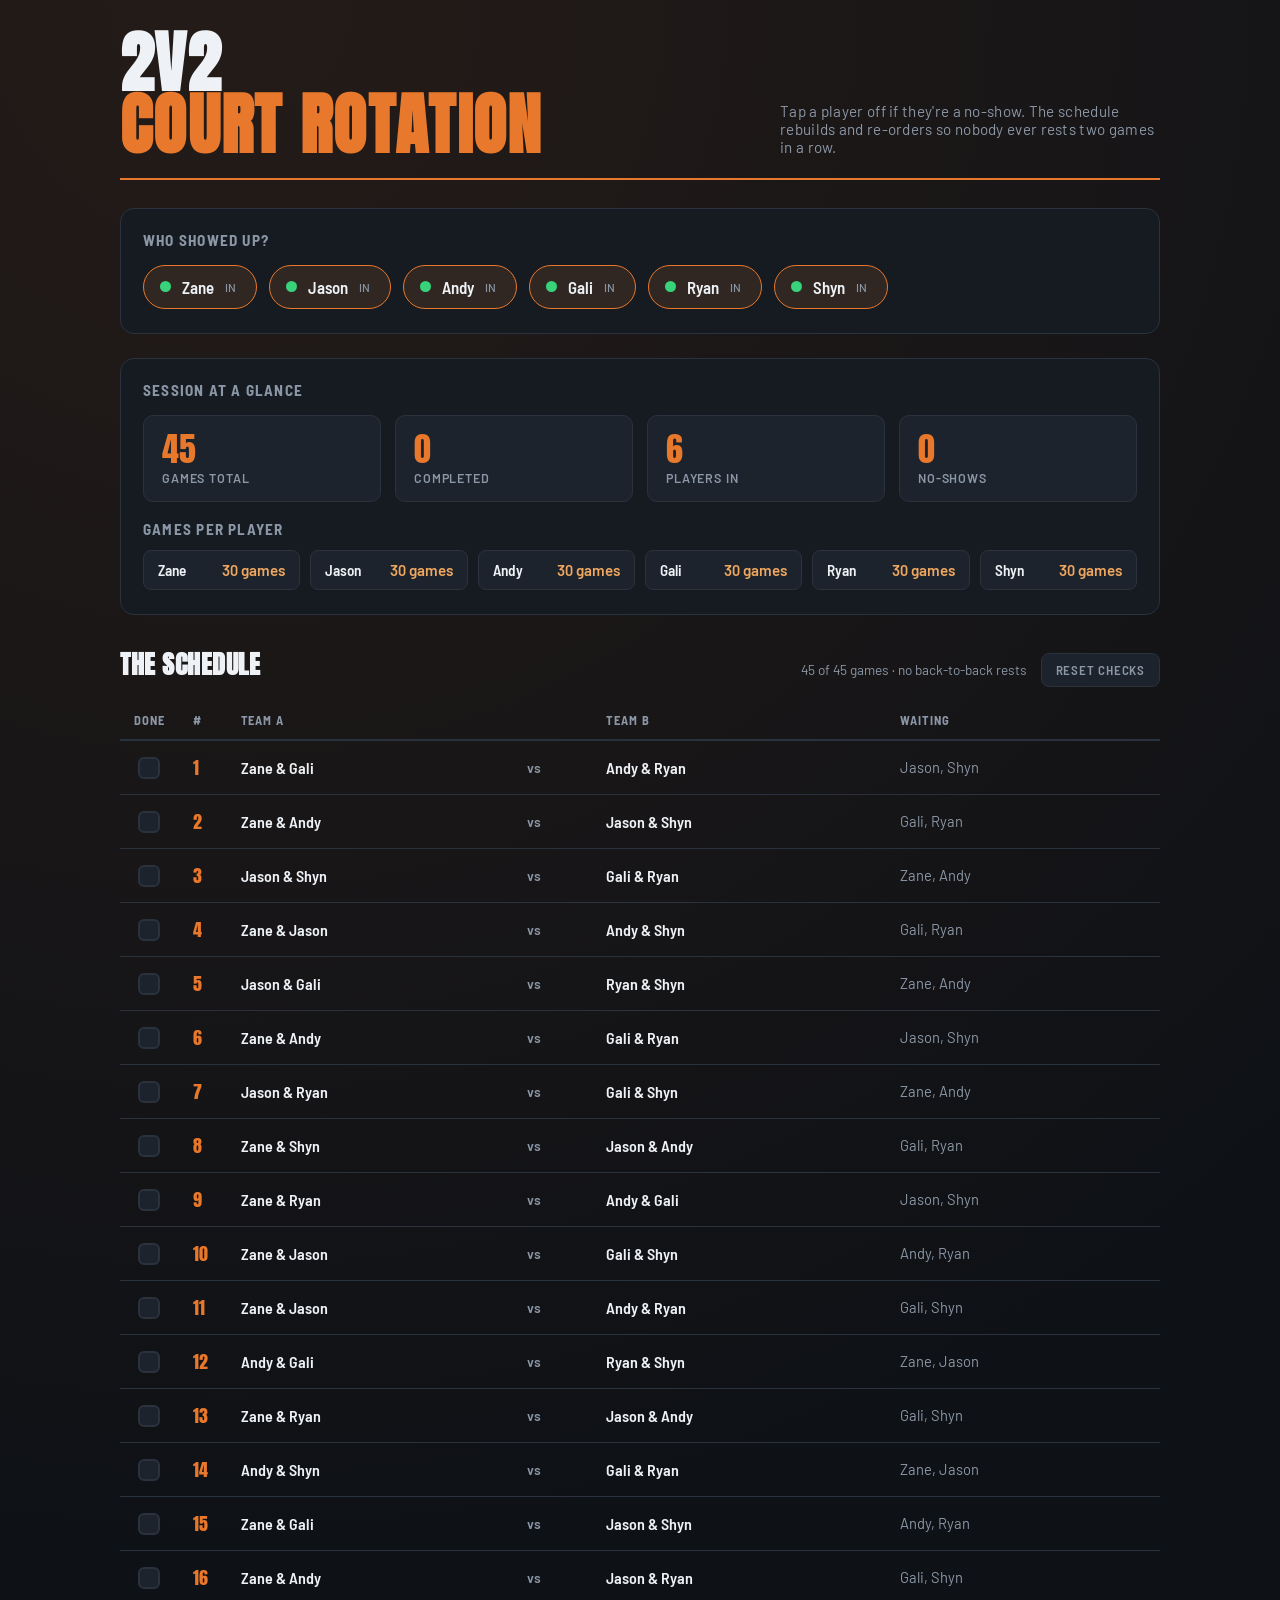
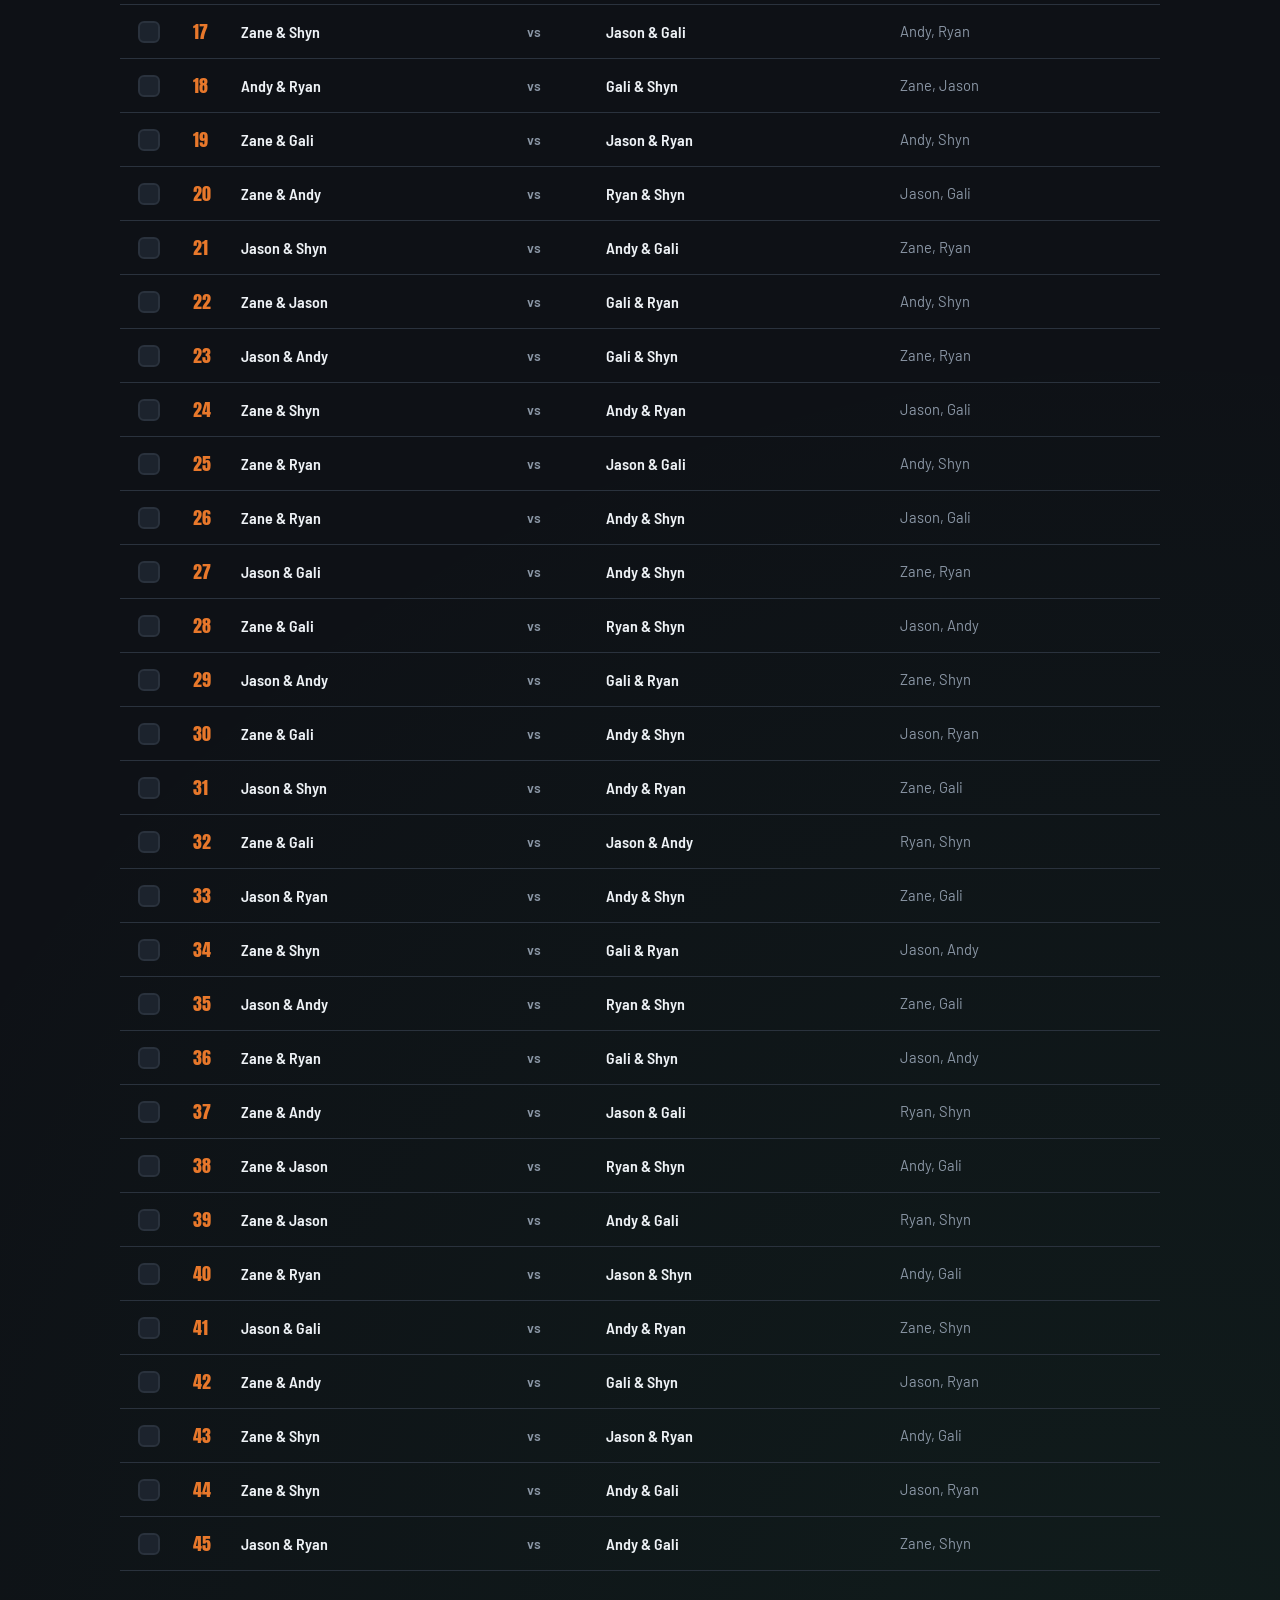
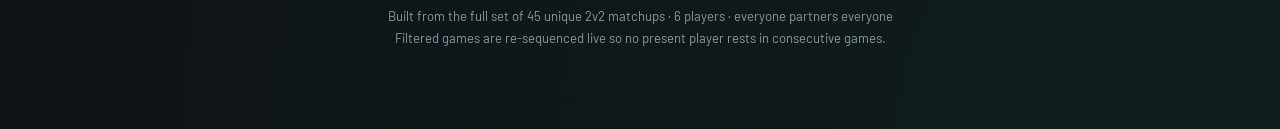
==== commit 4a480a80: "Add 2v2 court rotation scheduler (index.html) https://claude.ai/code/session_01KgiUAE7dD6tbArCF6RZQK" ====
--- a/index.html
+++ b/index.html
@@ -3,1497 +3,312 @@
 <head>
 <meta charset="UTF-8">
 <meta name="viewport" content="width=device-width, initial-scale=1.0">
-<title>Vertical Jump Program</title>
-<link href="https://fonts.googleapis.com/css2?family=Outfit:wght@300;400;500;600;700;800;900&family=Space+Mono:wght@400;700&display=swap" rel="stylesheet">
+<title>2v2 Court Rotation</title>
+<link rel="preconnect" href="https://fonts.googleapis.com">
+<link rel="preconnect" href="https://fonts.gstatic.com" crossorigin>
+<link href="https://fonts.googleapis.com/css2?family=Anton&family=Barlow+Semi+Condensed:wght@400;500;600;700&family=Barlow:wght@400;500;600&display=swap" rel="stylesheet">
 <style>
-  :root {
-    --bg: #0a0a0f;
-    --card: #12121a;
-    --card-hover: #1a1a26;
-    --border: #1e1e2e;
-    --accent: #ff4d00;
-    --accent-glow: rgba(255, 77, 0, 0.15);
-    --accent2: #ff8c42;
-    --green: #22c55e;
-    --blue: #3b82f6;
-    --purple: #a855f7;
-    --text: #e8e8ed;
-    --text-dim: #6b6b80;
-    --text-mid: #9b9bb0;
-  }
-
-  * { margin: 0; padding: 0; box-sizing: border-box; }
-
-  body {
-    background: var(--bg);
-    color: var(--text);
-    font-family: 'Outfit', sans-serif;
-    line-height: 1.6;
-    overflow-x: hidden;
-  }
-
-  .hero {
-    position: relative;
-    padding: 60px 24px 40px;
-    text-align: center;
-    overflow: hidden;
-  }
-
-  .hero::before {
-    content: '';
-    position: absolute;
-    top: -200px;
-    left: 50%;
-    transform: translateX(-50%);
-    width: 600px;
-    height: 600px;
-    background: radial-gradient(circle, rgba(255,77,0,0.12) 0%, transparent 70%);
-    pointer-events: none;
-  }
-
-  .tag {
-    display: inline-block;
-    font-family: 'Space Mono', monospace;
-    font-size: 11px;
-    letter-spacing: 2px;
-    text-transform: uppercase;
-    color: var(--accent);
-    border: 1px solid rgba(255,77,0,0.3);
-    padding: 6px 16px;
-    border-radius: 100px;
-    margin-bottom: 20px;
-    background: var(--accent-glow);
-  }
-
-  h1 {
-    font-size: clamp(32px, 6vw, 52px);
-    font-weight: 900;
-    line-height: 1.05;
-    letter-spacing: -1.5px;
-    margin-bottom: 16px;
-  }
-
-  h1 .highlight {
-    color: var(--accent);
-    position: relative;
-  }
-
-  .hero-sub {
-    color: var(--text-mid);
-    font-size: 16px;
-    max-width: 520px;
-    margin: 0 auto;
-    font-weight: 300;
-  }
-
-  /* Stats Strip */
-  .stats {
-    display: grid;
-    grid-template-columns: repeat(4, 1fr);
-    gap: 1px;
-    background: var(--border);
-    margin: 32px 16px;
-    border-radius: 12px;
-    overflow: hidden;
-  }
-
-  .stat {
-    background: var(--card);
-    padding: 20px 12px;
-    text-align: center;
-  }
-
-  .stat-val {
-    font-family: 'Space Mono', monospace;
-    font-size: clamp(20px, 4vw, 28px);
-    font-weight: 700;
-    color: var(--accent);
-  }
-
-  .stat-label {
-    font-size: 11px;
-    text-transform: uppercase;
-    letter-spacing: 1px;
-    color: var(--text-dim);
-    margin-top: 4px;
-  }
-
-  /* Tabs */
-  .tabs-container {
-    position: sticky;
-    top: 0;
-    z-index: 100;
-    background: rgba(10,10,15,0.92);
-    backdrop-filter: blur(16px);
-    border-bottom: 1px solid var(--border);
-    padding: 0 16px;
-  }
-
-  .tabs {
-    display: flex;
-    gap: 0;
-    overflow-x: auto;
-    scrollbar-width: none;
-    max-width: 700px;
-    margin: 0 auto;
-  }
-
-  .tabs::-webkit-scrollbar { display: none; }
-
-  .tab {
-    flex: 1;
-    padding: 14px 8px;
-    font-size: 13px;
-    font-weight: 500;
-    color: var(--text-dim);
-    border: none;
-    background: none;
-    cursor: pointer;
-    border-bottom: 2px solid transparent;
-    transition: all 0.2s;
-    white-space: nowrap;
-    font-family: 'Outfit', sans-serif;
-  }
-
-  .tab.active {
-    color: var(--accent);
-    border-bottom-color: var(--accent);
-  }
-
-  .tab:hover { color: var(--text); }
-
-  /* Content */
-  .content {
-    max-width: 700px;
-    margin: 0 auto;
-    padding: 24px 16px 80px;
-  }
-
-  .panel { display: none; }
-  .panel.active { display: block; }
-
-  /* Section Headers */
-  .section-head {
-    display: flex;
-    align-items: center;
-    gap: 12px;
-    margin: 32px 0 16px;
-  }
-
-  .section-head:first-child { margin-top: 0; }
-
-  .section-icon {
-    width: 36px;
-    height: 36px;
-    border-radius: 10px;
-    display: flex;
-    align-items: center;
-    justify-content: center;
-    font-size: 16px;
-    flex-shrink: 0;
-  }
-
-  .section-icon.orange { background: rgba(255,77,0,0.15); }
-  .section-icon.green { background: rgba(34,197,94,0.15); }
-  .section-icon.blue { background: rgba(59,130,246,0.15); }
-  .section-icon.purple { background: rgba(168,85,247,0.15); }
-
-  h2 {
-    font-size: 20px;
-    font-weight: 700;
-    letter-spacing: -0.5px;
-  }
-
-  h3 {
-    font-size: 15px;
-    font-weight: 600;
-    color: var(--text-mid);
-    margin: 24px 0 10px;
-    text-transform: uppercase;
-    letter-spacing: 0.5px;
-  }
-
-  p, li {
-    color: var(--text-mid);
-    font-size: 14.5px;
-    line-height: 1.7;
-  }
-
-  p { margin-bottom: 12px; }
-
-  /* Exercise Cards */
-  .exercise {
-    background: var(--card);
-    border: 1px solid var(--border);
-    border-radius: 12px;
-    padding: 16px;
-    margin-bottom: 10px;
-    transition: background 0.2s;
-  }
-
-  .exercise:hover { background: var(--card-hover); }
-
-  .ex-top {
-    display: flex;
-    justify-content: space-between;
-    align-items: flex-start;
-    gap: 12px;
-  }
-
-  .ex-name {
-    font-weight: 600;
-    font-size: 15px;
-    color: var(--text);
-  }
-
-  .ex-badge {
-    font-family: 'Space Mono', monospace;
-    font-size: 11px;
-    padding: 4px 10px;
-    border-radius: 6px;
-    white-space: nowrap;
-    flex-shrink: 0;
-  }
-
-  .ex-badge.power { background: rgba(255,77,0,0.15); color: var(--accent); }
-  .ex-badge.plyo { background: rgba(168,85,247,0.15); color: var(--purple); }
-  .ex-badge.strength { background: rgba(59,130,246,0.15); color: var(--blue); }
-  .ex-badge.technique { background: rgba(34,197,94,0.15); color: var(--green); }
-
-  .ex-detail {
-    font-family: 'Space Mono', monospace;
-    font-size: 12px;
-    color: var(--text-dim);
-    margin-top: 6px;
-  }
-
-  .ex-note {
-    font-size: 13px;
-    color: var(--text-dim);
-    margin-top: 8px;
-    padding-top: 8px;
-    border-top: 1px solid var(--border);
-    font-style: italic;
-  }
-
-  /* Day Cards */
-  .day-card {
-    background: var(--card);
-    border: 1px solid var(--border);
-    border-radius: 14px;
-    overflow: hidden;
-    margin-bottom: 16px;
-  }
-
-  .day-header {
-    padding: 16px;
-    display: flex;
-    justify-content: space-between;
-    align-items: center;
-    cursor: pointer;
-    user-select: none;
-    transition: background 0.2s;
-  }
-
-  .day-header:hover { background: var(--card-hover); }
-
-  .day-title {
-    font-weight: 700;
-    font-size: 16px;
-  }
-
-  .day-type {
-    font-size: 12px;
-    color: var(--text-dim);
-    margin-top: 2px;
-  }
-
-  .day-duration {
-    font-family: 'Space Mono', monospace;
-    font-size: 12px;
-    color: var(--accent2);
-    background: rgba(255,140,66,0.1);
-    padding: 4px 10px;
-    border-radius: 6px;
-  }
-
-  .day-body {
-    padding: 0 16px 16px;
-    display: none;
-  }
-
-  .day-body.open { display: block; }
-
-  .chevron {
-    transition: transform 0.3s;
-    color: var(--text-dim);
-    font-size: 18px;
-  }
-
-  .chevron.open { transform: rotate(180deg); }
-
-  /* Phase indicator */
-  .phase-banner {
-    background: linear-gradient(135deg, rgba(255,77,0,0.1), rgba(255,140,66,0.05));
-    border: 1px solid rgba(255,77,0,0.2);
-    border-radius: 12px;
-    padding: 20px;
-    margin-bottom: 20px;
-  }
-
-  .phase-banner h2 {
-    font-size: 22px;
-    margin-bottom: 4px;
-  }
-
-  .phase-banner .phase-weeks {
-    font-family: 'Space Mono', monospace;
-    font-size: 12px;
-    color: var(--accent);
-  }
-
-  .phase-banner p {
-    margin-top: 8px;
-    margin-bottom: 0;
-  }
-
-  /* Progress Visual */
-  .progress-track {
-    display: flex;
-    gap: 4px;
-    margin: 24px 0;
-  }
-
-  .progress-block {
-    flex: 1;
-    height: 6px;
-    border-radius: 3px;
-    background: var(--border);
-  }
-
-  .progress-block.filled { background: var(--accent); }
-  .progress-block.half { background: var(--accent2); }
-
-  /* Key Points */
-  .key-point {
-    display: flex;
-    gap: 12px;
-    padding: 14px;
-    background: var(--card);
-    border: 1px solid var(--border);
-    border-radius: 10px;
-    margin-bottom: 8px;
-  }
-
-  .kp-num {
-    font-family: 'Space Mono', monospace;
-    font-size: 20px;
-    font-weight: 700;
-    color: var(--accent);
-    line-height: 1;
-    flex-shrink: 0;
-    width: 30px;
-  }
-
-  .kp-text {
-    font-size: 14px;
-    color: var(--text-mid);
-    line-height: 1.6;
-  }
-
-  .kp-text strong { color: var(--text); font-weight: 600; }
-
-  /* Week table */
-  .week-grid {
-    display: grid;
-    grid-template-columns: repeat(7, 1fr);
-    gap: 4px;
-    margin: 16px 0;
-  }
-
-  .week-cell {
-    text-align: center;
-    padding: 10px 4px;
-    border-radius: 8px;
-    font-size: 11px;
-    font-weight: 500;
-  }
-
-  .week-cell.header {
-    color: var(--text-dim);
-    font-family: 'Space Mono', monospace;
-    font-size: 10px;
-    text-transform: uppercase;
-  }
-
-  .week-cell.gym { background: rgba(255,77,0,0.12); color: var(--accent); }
-  .week-cell.home { background: rgba(168,85,247,0.12); color: var(--purple); }
-  .week-cell.rest { background: var(--card); color: var(--text-dim); }
-
-  /* Warning Box */
-  .warn-box {
-    background: rgba(255,77,0,0.06);
-    border-left: 3px solid var(--accent);
-    padding: 14px 16px;
-    border-radius: 0 10px 10px 0;
-    margin: 16px 0;
-  }
-
-  .warn-box p { margin: 0; font-size: 13.5px; }
-  .warn-box strong { color: var(--accent); }
-
-  /* Responsive */
-  @media (max-width: 480px) {
-    .stats { grid-template-columns: repeat(2, 1fr); }
-    .week-grid { font-size: 10px; }
-  }
-
-  /* Animations */
-  @keyframes fadeUp {
-    from { opacity: 0; transform: translateY(16px); }
-    to { opacity: 1; transform: translateY(0); }
-  }
-
-  .hero { animation: fadeUp 0.6s ease-out; }
-  .stats { animation: fadeUp 0.6s ease-out 0.1s both; }
-  .tabs-container { animation: fadeUp 0.4s ease-out 0.2s both; }
-  .content { animation: fadeUp 0.5s ease-out 0.3s both; }
-
-  .ex-video {
-    display: inline-block;
-    font-size: 11px;
-    color: #ff4d00;
-    text-decoration: none;
-    margin-top: 6px;
-    padding: 3px 8px;
-    border: 1px solid rgba(255,77,0,0.25);
-    border-radius: 5px;
-    transition: all 0.2s;
-    font-family: 'Space Mono', monospace;
-  }
-  .ex-video:hover { background: rgba(255,77,0,0.1); }
-  .ex-video::before { content: '▶ '; font-size: 9px; }
+  :root{
+    --bg:#0e1116;--panel:#161b22;--panel-2:#1c232d;--line:#2a323d;
+    --ink:#eef2f6;--muted:#8b97a6;--court:#e8782b;--court-soft:#f0a85f;
+    --green:#37d27a;--red:#ef5a5a;
+  }
+  *{box-sizing:border-box;margin:0;padding:0}
+  html{scroll-behavior:smooth}
+  body{
+    background:var(--bg);color:var(--ink);font-family:'Barlow',sans-serif;
+    min-height:100vh;
+    background-image:
+      radial-gradient(circle at 18% 0%, rgba(232,120,43,.10), transparent 45%),
+      radial-gradient(circle at 90% 100%, rgba(55,210,122,.06), transparent 40%);
+  }
+  .wrap{max-width:1080px;margin:0 auto;padding:32px 20px 80px}
+  header{
+    border-bottom:2px solid var(--court);padding-bottom:22px;margin-bottom:28px;
+    display:flex;flex-wrap:wrap;align-items:flex-end;justify-content:space-between;gap:16px;
+  }
+  h1{font-family:'Anton',sans-serif;font-size:clamp(2.4rem,6vw,4.2rem);
+    letter-spacing:.02em;line-height:.92;text-transform:uppercase}
+  h1 .accent{color:var(--court);display:block}
+  .sub{color:var(--muted);font-size:.95rem;max-width:380px;letter-spacing:.02em}
+  .panel{background:var(--panel);border:1px solid var(--line);border-radius:14px;
+    padding:22px 22px 24px;margin-bottom:24px}
+  .panel h2{font-family:'Barlow Semi Condensed',sans-serif;font-weight:700;
+    text-transform:uppercase;letter-spacing:.08em;font-size:.95rem;color:var(--muted);margin-bottom:16px}
+  .roster{display:flex;flex-wrap:wrap;gap:12px}
+  .chip{position:relative;display:flex;align-items:center;gap:11px;background:var(--panel-2);
+    border:1.5px solid var(--line);border-radius:999px;padding:11px 20px 11px 16px;
+    cursor:pointer;user-select:none;transition:all .16s ease;
+    font-family:'Barlow Semi Condensed',sans-serif;font-weight:600;font-size:1.05rem}
+  .chip:hover{border-color:var(--court-soft);transform:translateY(-1px)}
+  .chip .dot{width:11px;height:11px;border-radius:50%;background:var(--red);
+    transition:background .16s ease;flex-shrink:0}
+  .chip.on{border-color:var(--court);background:rgba(232,120,43,.12)}
+  .chip.on .dot{background:var(--green)}
+  .chip input{position:absolute;opacity:0;pointer-events:none}
+  .chip .status{font-size:.72rem;color:var(--muted);font-family:'Barlow',sans-serif;font-weight:500}
+  .stats{display:grid;grid-template-columns:repeat(auto-fit,minmax(140px,1fr));gap:14px;margin-top:4px}
+  .stat{background:var(--panel-2);border:1px solid var(--line);border-radius:10px;padding:16px 18px}
+  .stat .num{font-family:'Anton',sans-serif;font-size:2.1rem;color:var(--court);line-height:1}
+  .stat .lbl{color:var(--muted);font-size:.78rem;text-transform:uppercase;
+    letter-spacing:.07em;margin-top:6px;font-weight:600}
+  .load-grid{display:grid;grid-template-columns:repeat(auto-fit,minmax(150px,1fr));gap:10px}
+  .load-row{display:flex;align-items:center;justify-content:space-between;background:var(--panel-2);
+    border:1px solid var(--line);border-radius:8px;padding:10px 14px;font-size:.95rem}
+  .load-row .name{font-family:'Barlow Semi Condensed',sans-serif;font-weight:600}
+  .load-row .v{color:var(--court-soft);font-weight:600;font-variant-numeric:tabular-nums}
+  .table-head{display:flex;align-items:baseline;justify-content:space-between;
+    margin:30px 0 14px;flex-wrap:wrap;gap:8px}
+  .table-head h2{font-family:'Anton',sans-serif;font-size:1.6rem;text-transform:uppercase;
+    letter-spacing:.02em;color:var(--ink)}
+  .table-head .hint{color:var(--muted);font-size:.85rem}
+  .table-head .hint.warn{color:var(--court-soft)}
+  .btn{background:var(--panel-2);border:1px solid var(--line);color:var(--muted);
+    font-family:'Barlow Semi Condensed',sans-serif;font-weight:600;font-size:.82rem;
+    text-transform:uppercase;letter-spacing:.06em;padding:8px 14px;border-radius:8px;cursor:pointer;
+    transition:all .15s ease}
+  .btn:hover{border-color:var(--court);color:var(--court)}
+  table{width:100%;border-collapse:collapse;font-variant-numeric:tabular-nums}
+  thead th{text-align:left;font-family:'Barlow Semi Condensed',sans-serif;text-transform:uppercase;
+    letter-spacing:.07em;font-size:.78rem;color:var(--muted);padding:12px 14px;
+    border-bottom:2px solid var(--line)}
+  tbody td{padding:13px 14px;border-bottom:1px solid var(--line);font-size:1rem}
+  tbody tr{transition:background .12s ease}
+  tbody tr:hover{background:rgba(255,255,255,.025)}
+  tbody tr.done{opacity:.42}
+  tbody tr.done .team{text-decoration:line-through}
+  .g-num{font-family:'Anton',sans-serif;color:var(--court);font-size:1.1rem;width:48px}
+  .team{font-family:'Barlow Semi Condensed',sans-serif;font-weight:600}
+  .vs{color:var(--muted);font-weight:600;padding:0 6px;font-size:.85rem}
+  .wait{color:var(--muted);font-size:.92rem}
+  .chk{width:46px;text-align:center}
+  .chk input{
+    appearance:none;-webkit-appearance:none;width:22px;height:22px;border-radius:6px;
+    border:2px solid var(--line);background:var(--panel-2);cursor:pointer;
+    position:relative;transition:all .15s ease;vertical-align:middle}
+  .chk input:hover{border-color:var(--court-soft)}
+  .chk input:checked{background:var(--green);border-color:var(--green)}
+  .chk input:checked::after{content:"";position:absolute;left:6px;top:2px;width:6px;height:11px;
+    border:solid #0e1116;border-width:0 3px 3px 0;transform:rotate(45deg)}
+  .empty{text-align:center;padding:50px 20px;color:var(--muted);
+    font-family:'Barlow Semi Condensed',sans-serif;font-size:1.1rem}
+  footer{margin-top:34px;color:var(--muted);font-size:.82rem;text-align:center;line-height:1.7}
+  @media(max-width:560px){
+    .vs{display:block;padding:2px 0}
+    tbody td{padding:11px 7px;font-size:.92rem}
+    thead th{padding:10px 7px}
+  }
 </style>
 </head>
 <body>
-
-<div class="hero">
-  <div class="tag">12-Week Program</div>
-  <h1>Unlock Your<br><span class="highlight">Vertical</span></h1>
-  <p class="hero-sub">A plyometric-dominant program built for your profile — converting your strong squat base into explosive jumping power and building full-depth strength.</p>
+<div class="wrap">
+
+  <header>
+    <h1>2v2<span class="accent">Court Rotation</span></h1>
+    <p class="sub">Tap a player off if they're a no-show. The schedule rebuilds and re-orders so nobody ever rests two games in a row.</p>
+  </header>
+
+  <div class="panel">
+    <h2>Who showed up?</h2>
+    <div class="roster" id="roster"></div>
+  </div>
+
+  <div class="panel">
+    <h2>Session at a glance</h2>
+    <div class="stats" id="stats"></div>
+    <div style="margin-top:18px">
+      <h2 style="margin-bottom:12px">Games per player</h2>
+      <div class="load-grid" id="load"></div>
+    </div>
+  </div>
+
+  <div class="table-head">
+    <h2>The Schedule</h2>
+    <div style="display:flex;align-items:center;gap:14px">
+      <span class="hint" id="hint"></span>
+      <button class="btn" id="resetBtn">Reset checks</button>
+    </div>
+  </div>
+  <table>
+    <thead>
+      <tr><th class="chk">Done</th><th>#</th><th>Team A</th><th></th><th>Team B</th><th>Waiting</th></tr>
+    </thead>
+    <tbody id="rows"></tbody>
+  </table>
+
+  <footer>
+    Built from the full set of 45 unique 2v2 matchups · 6 players · everyone partners everyone<br>
+    Filtered games are re-sequenced live so no present player rests in consecutive games.
+  </footer>
 </div>
 
-<div class="stats">
-  <div class="stat">
-    <div class="stat-val">72cm</div>
-    <div class="stat-label">Current Vert</div>
-  </div>
-  <div class="stat">
-    <div class="stat-val">92cm</div>
-    <div class="stat-label">Target Vert</div>
-  </div>
-  <div class="stat">
-    <div class="stat-val">+20cm</div>
-    <div class="stat-label">Gap to Dunk</div>
-  </div>
-  <div class="stat">
-    <div class="stat-val">4×/wk</div>
-    <div class="stat-label">Training</div>
-  </div>
-</div>
-
-<div class="tabs-container">
-  <div class="tabs">
-    <button class="tab active" onclick="showTab('overview')">Overview</button>
-    <button class="tab" onclick="showTab('phase1')">Phase 1</button>
-    <button class="tab" onclick="showTab('phase2')">Phase 2</button>
-    <button class="tab" onclick="showTab('phase3')">Phase 3</button>
-    <button class="tab" onclick="showTab('rules')">Rules</button>
-  </div>
-</div>
-
-<div class="content">
-
-  <!-- OVERVIEW PANEL -->
-  <div id="overview" class="panel active">
-
-    <div class="section-head">
-      <div class="section-icon orange">⚡</div>
-      <h2>Why This Will Work for You</h2>
-    </div>
-
-    <div class="key-point">
-      <div class="kp-num">01</div>
-      <div class="kp-text"><strong>You're strong, but with a depth gap.</strong> At 145 kg × 3-4 partial reps (~1.8× bodyweight), you have a solid strength base — but it's partial range. This program adds full-depth squat work to unlock that strength where it matters (bottom of the jump), while focusing most of your energy on explosive power and plyometrics where the biggest gains are.</div>
-    </div>
-    <div class="key-point">
-      <div class="kp-num">02</div>
-      <div class="kp-text"><strong>Untapped plyometric potential.</strong> You have almost zero plyometric training history. This means your stretch-shortening cycle (the elastic "spring" in your tendons) is undertrained. Beginners to plyometrics often see rapid early gains — 5-10 cm in the first 6 weeks is common.</div>
-    </div>
-    <div class="key-point">
-      <div class="kp-num">03</div>
-      <div class="kp-text"><strong>Technique is free centimeters.</strong> Your arm swing timing, penultimate step mechanics, and approach angle all contribute to jump height. Cleaning these up can add 3-5 cm with zero physical adaptation needed.</div>
-    </div>
-
-    <div class="section-head">
-      <div class="section-icon blue">📅</div>
-      <h2>Weekly Structure</h2>
-    </div>
-
-    <div class="week-grid">
-      <div class="week-cell header">Mon</div>
-      <div class="week-cell header">Tue</div>
-      <div class="week-cell header">Wed</div>
-      <div class="week-cell header">Thu</div>
-      <div class="week-cell header">Fri</div>
-      <div class="week-cell header">Sat</div>
-      <div class="week-cell header">Sun</div>
-      <div class="week-cell home">HOME<br>Plyo</div>
-      <div class="week-cell rest">🏀<br>Bball</div>
-      <div class="week-cell gym">GYM<br>Power</div>
-      <div class="week-cell rest">🏀<br>Bball</div>
-      <div class="week-cell rest">Rest</div>
-      <div class="week-cell gym">GYM<br>Explosive</div>
-      <div class="week-cell home">HOME<br>Plyo+Tech</div>
-    </div>
-
-    <p>Two gym sessions (Wed & Sat) focus on explosive power. Monday is a short plyo session in Phase 1, then switches to active recovery in Phases 2 & 3. Sunday is your biggest home session — depth jumps, approach work, and technique. Basketball on Tue & Thu counts as reactive training. Friday is full rest.</p>
-
-    <div class="warn-box">
-      <p><strong>Important:</strong> Stop your morning single-leg squat routine. It's adding fatigue without the right stimulus for vertical gains. This program replaces it entirely.</p>
-    </div>
-
-    <div class="section-head">
-      <div class="section-icon green">📈</div>
-      <h2>3-Phase Progression</h2>
-    </div>
-
-    <div class="progress-track">
-      <div class="progress-block filled"></div>
-      <div class="progress-block filled"></div>
-      <div class="progress-block filled"></div>
-      <div class="progress-block filled"></div>
-      <div class="progress-block half"></div>
-      <div class="progress-block half"></div>
-      <div class="progress-block half"></div>
-      <div class="progress-block half"></div>
-      <div class="progress-block"></div>
-      <div class="progress-block"></div>
-      <div class="progress-block"></div>
-      <div class="progress-block"></div>
-    </div>
-
-    <div class="exercise">
-      <div class="ex-top">
-        <div>
-          <div class="ex-name">Phase 1 — Build the Spring</div>
-          <div class="ex-detail">WEEKS 1–4</div>
-        </div>
-        <span class="ex-badge plyo">Foundation</span>
-      </div>
-      <div class="ex-note">Low-moderate intensity plyometrics, jump technique, explosive lifting. Teaching your body to be fast.</div>
-    </div>
-
-    <div class="exercise">
-      <div class="ex-top">
-        <div>
-          <div class="ex-name">Phase 2 — Load the Spring</div>
-          <div class="ex-detail">WEEKS 5–8</div>
-        </div>
-        <span class="ex-badge power">Intensity</span>
-      </div>
-      <div class="ex-note">High-intensity depth jumps, weighted jumps, complex training (strength + jump pairings). Max power output.</div>
-    </div>
-
-    <div class="exercise">
-      <div class="ex-top">
-        <div>
-          <div class="ex-name">Phase 3 — Release the Spring</div>
-          <div class="ex-detail">WEEKS 9–12</div>
-        </div>
-        <span class="ex-badge technique">Peaking</span>
-      </div>
-      <div class="ex-note">Reduced volume, max-effort jumps, approach work, specificity. Peaking for your highest vertical.</div>
-    </div>
-
-  </div>
-
-  <!-- PHASE 1 -->
-  <div id="phase1" class="panel">
-
-    <div class="phase-banner">
-      <h2>Phase 1 — Build the Spring</h2>
-      <div class="phase-weeks">Weeks 1–4 (Deload: Week 4)</div>
-      <p>Introduce plyometric stimulus, build reactive ability, learn explosive lifting patterns, and clean up jump mechanics. Intensity is moderate — quality over everything.</p>
-    </div>
-
-    <!-- DAY A -->
-    <div class="day-card">
-      <div class="day-header" onclick="toggleDay(this)">
-        <div>
-          <div class="day-title">Day A — Gym: Power Development</div>
-          <div class="day-type">Wednesday • Gym Session</div>
-        </div>
-        <div style="display:flex;align-items:center;gap:10px">
-          <span class="day-duration">~45 min</span>
-          <span class="chevron">▼</span>
-        </div>
-      </div>
-      <div class="day-body">
-        <h3>Warm-Up (5 min)</h3>
-        <div class="exercise">
-          <div class="ex-top"><div class="ex-name">Jump Rope + Leg Swings + Bodyweight Squats</div></div>
-          <div class="ex-detail">5 minutes total — get warm, get loose</div>
-        </div>
-
-        <h3>Power Block (20 min)</h3>
-        <div class="exercise">
-          <div class="ex-top">
-            <div class="ex-name">Jump Squats (barbell)</div>
-            <a href="https://www.youtube.com/results?search_query=barbell+jump+squat+tutorial" target="_blank" class="ex-video">Barbell Jump Squat Form</a>
-            <span class="ex-badge power">Power</span>
-          </div>
-          <div class="ex-detail">4 × 5 reps @ 30% of max squat (~40 kg / ~90 lbs)</div>
-          <div class="ex-note">Explode up as fast as possible. Land softly, reset fully between reps. Rest 2 min between sets. Speed is the goal — if the bar slows down, the weight is too heavy.</div>
-        </div>
-
-        <div class="exercise">
-          <div class="ex-top">
-            <div class="ex-name">Trap Bar Jumps (or DB Jump Squats)</div>
-            <a href="https://www.youtube.com/results?search_query=trap+bar+jump+squat+tutorial" target="_blank" class="ex-video">Trap Bar Jump Tutorial</a>
-            <span class="ex-badge power">Power</span>
-          </div>
-          <div class="ex-detail">3 × 5 reps @ 30 kg / 65 lbs</div>
-          <div class="ex-note">Full triple extension (ankles, knees, hips). Land, absorb, stand, then go again. Rest 90 sec.</div>
-        </div>
-
-        <h3>Full-Depth Squat Work (10 min)</h3>
-        <div class="exercise">
-          <div class="ex-top">
-            <div class="ex-name">Paused Full-Depth Back Squat</div>
-            <a href="https://www.youtube.com/results?search_query=paused+back+squat+tutorial+full+depth" target="_blank" class="ex-video">Paused Squat Form</a>
-            <span class="ex-badge strength">Strength</span>
-          </div>
-          <div class="ex-detail">3 × 5 reps @ 80–90 kg / 175–200 lbs (pause 2 sec at bottom)</div>
-          <div class="ex-note">Go ALL the way down — hip crease below knee. Pause 2 seconds in the hole, then drive up. This builds strength in the range your current squat is missing. Start lighter than you think — depth is more important than load.</div>
-        </div>
-
-        <h3>Supplementary (10 min)</h3>
-        <div class="exercise">
-          <div class="ex-top">
-            <div class="ex-name">Heavy Standing Calf Raise</div>
-            <a href="https://www.youtube.com/results?search_query=heavy+standing+calf+raise+tutorial" target="_blank" class="ex-video">Heavy Calf Raise Form</a>
-            <span class="ex-badge strength">Strength</span>
-          </div>
-          <div class="ex-detail">3 × 5 reps @ heavy (smith machine or barbell)</div>
-          <div class="ex-note">Go heavy — near maximal effort. Full range: stretch at the bottom, explosive drive to the top, 1 sec hold. Calf strength correlates r = 0.57–0.71 with jump height and directly supports depth jump capacity in Phase 2. Rest 2 min.</div>
-        </div>
-
-        <div class="exercise">
-          <div class="ex-top">
-            <div class="ex-name">Pogo Hops (ankle stiffness)</div>
-            <a href="https://www.youtube.com/results?search_query=pogo+hops+ankle+stiffness+vertical+jump" target="_blank" class="ex-video">Pogo Hop Form</a>
-            <span class="ex-badge plyo">Plyo</span>
-          </div>
-          <div class="ex-detail">3 × 12 reps — Rest 60 sec</div>
-          <div class="ex-note">Stiff ankles, minimal knee bend, fast ground contact. Quick bounce — think "hot floor".</div>
-        </div>
-      </div>
-    </div>
-
-    <!-- DAY B -->
-    <div class="day-card">
-      <div class="day-header" onclick="toggleDay(this)">
-        <div>
-          <div class="day-title">Day B — Home: Plyometrics (Short)</div>
-          <div class="day-type">Monday • Home Session</div>
-        </div>
-        <div style="display:flex;align-items:center;gap:10px">
-          <span class="day-duration">~20 min</span>
-          <span class="chevron">▼</span>
-        </div>
-      </div>
-      <div class="day-body">
-        <h3>Warm-Up (5 min)</h3>
-        <div class="exercise">
-          <div class="ex-top"><div class="ex-name">High Knees + Butt Kicks + Ankle Bounces</div></div>
-          <div class="ex-detail">2 min each + 1 min ankle hops in place</div>
-        </div>
-
-        <h3>Plyometric Block (10 min) — ~65 ground contacts</h3>
-        <div class="exercise">
-          <div class="ex-top">
-            <div class="ex-name">Tuck Jumps</div>
-            <a href="https://www.youtube.com/results?search_query=tuck+jump+tutorial+vertical" target="_blank" class="ex-video">Tuck Jump Form</a>
-            <span class="ex-badge plyo">Plyo</span>
-          </div>
-          <div class="ex-detail">4 × 5 reps — Rest 90 sec</div>
-          <div class="ex-note">Jump as HIGH as possible, bring knees to chest at peak. Land softly, fully reset before next rep. No rushing. Max intent on every rep.</div>
-        </div>
-
-        <div class="exercise">
-          <div class="ex-top">
-            <div class="ex-name">Broad Jumps (stick the landing)</div>
-            <a href="https://www.youtube.com/results?search_query=standing+broad+jump+tutorial" target="_blank" class="ex-video">Broad Jump Form</a>
-            <span class="ex-badge plyo">Plyo</span>
-          </div>
-          <div class="ex-detail">3 × 5 reps — Rest 90 sec</div>
-          <div class="ex-note">Max effort forward jump from standing. Focus on aggressive arm swing and full hip extension. Stick each landing for 2 seconds — no stumbling.</div>
-        </div>
-
-        <div class="warn-box">
-          <p><strong>Why only 2 exercises?</strong> Basketball on Tuesday already gives you 50-100+ reactive ground contacts. Monday is about quality plyometric stimulus with full recovery, not volume. Get in, do 35 max-effort jumps, get out.</p>
-        </div>
-
-        <h3>Cooldown</h3>
-        <div class="exercise">
-          <div class="ex-top"><div class="ex-name">Calf Stretch + Hip Flexor Stretch + Ankle Circles</div></div>
-          <div class="ex-detail">5 minutes — hold each 30 sec</div>
-        </div>
-      </div>
-    </div>
-
-    <!-- DAY C -->
-    <div class="day-card">
-      <div class="day-header" onclick="toggleDay(this)">
-        <div>
-          <div class="day-title">Day C — Gym: Explosive Strength</div>
-          <div class="day-type">Saturday • Gym Session</div>
-        </div>
-        <div style="display:flex;align-items:center;gap:10px">
-          <span class="day-duration">~40 min</span>
-          <span class="chevron">▼</span>
-        </div>
-      </div>
-      <div class="day-body">
-        <h3>Warm-Up (5 min)</h3>
-        <div class="exercise">
-          <div class="ex-top"><div class="ex-name">Bodyweight Squat Jumps + Lateral Shuffles</div></div>
-          <div class="ex-detail">5 min — progressive intensity</div>
-        </div>
-
-        <h3>Explosive Block (20 min)</h3>
-        <div class="exercise">
-          <div class="ex-top">
-            <div class="ex-name">Hang High Pull</div>
-            <a href="https://www.youtube.com/results?search_query=hang+high+pull+tutorial+explosive" target="_blank" class="ex-video">Hang High Pull Form</a>
-            <span class="ex-badge power">Power</span>
-          </div>
-          <div class="ex-detail">5 × 3 reps @ 40–50 kg / 90–110 lbs</div>
-          <div class="ex-note">Same triple-extension power as a clean, but without the complex catch phase — much easier to learn. Start above knees, violently extend hips/knees/ankles, shrug and pull the bar to chest height. Let it come back down, reset. The bar doesn't need to reach your shoulders. Rest 2 min.</div>
-        </div>
-
-        <div class="exercise">
-          <div class="ex-top">
-            <div class="ex-name">Speed Squats</div>
-            <a href="https://www.youtube.com/results?search_query=speed+squats+tutorial+explosive" target="_blank" class="ex-video">Speed Squat Form</a>
-            <span class="ex-badge power">Power</span>
-          </div>
-          <div class="ex-detail">5 × 3 reps @ 50% max (~65 kg / ~145 lbs) — FULL DEPTH</div>
-          <div class="ex-note">Down in 2 seconds to full depth, UP as FAST as possible. You're training rate of force development AND building full-range strength. Bands or chains are a bonus if available. Rest 90 sec.</div>
-        </div>
-
-        <h3>Supplementary (10 min)</h3>
-        <div class="exercise">
-          <div class="ex-top">
-            <div class="ex-name">Heavy Standing Calf Raise</div>
-            <a href="https://www.youtube.com/results?search_query=heavy+standing+calf+raise+tutorial" target="_blank" class="ex-video">Heavy Calf Raise Form</a>
-            <span class="ex-badge strength">Strength</span>
-          </div>
-          <div class="ex-detail">3 × 5 reps @ heavy (smith machine or barbell)</div>
-          <div class="ex-note">Same as Wednesday — building max plantar flexor strength. Full stretch at bottom, explosive up, 1 sec hold at top. Rest 2 min.</div>
-        </div>
-
-        <div class="exercise">
-          <div class="ex-top">
-            <div class="ex-name">Seated Box Jump (from dead stop)</div>
-            <a href="https://www.youtube.com/results?search_query=seated+box+jump+tutorial" target="_blank" class="ex-video">Seated Box Jump</a>
-            <span class="ex-badge plyo">Plyo</span>
-          </div>
-          <div class="ex-detail">4 × 4 reps — Rest 90 sec</div>
-          <div class="ex-note">Sit on a bench, feet flat, pause 1 second — then EXPLODE onto a box. No pre-stretch. This trains pure concentric power.</div>
-        </div>
-      </div>
-    </div>
-
-    <!-- DAY D -->
-    <div class="day-card">
-      <div class="day-header" onclick="toggleDay(this)">
-        <div>
-          <div class="day-title">Day D — Home: Plyo + Technique</div>
-          <div class="day-type">Sunday • Home Session</div>
-        </div>
-        <div style="display:flex;align-items:center;gap:10px">
-          <span class="day-duration">~35 min</span>
-          <span class="chevron">▼</span>
-        </div>
-      </div>
-      <div class="day-body">
-        <h3>Approach Jump Practice (15 min)</h3>
-        <div class="exercise">
-          <div class="ex-top">
-            <div class="ex-name">1-Step Approach Jumps</div>
-            <a href="https://www.youtube.com/results?search_query=one+step+approach+vertical+jump+basketball" target="_blank" class="ex-video">Approach Jump Technique</a>
-            <span class="ex-badge technique">Technique</span>
-          </div>
-          <div class="ex-detail">5 × 3 jumps — Rest 2 min</div>
-          <div class="ex-note">One strong penultimate step into a max vertical jump. Focus: plant heel first on the last step to convert horizontal speed into vertical lift. Arms swing UP hard. Film yourself to check form.</div>
-        </div>
-
-        <div class="exercise">
-          <div class="ex-top">
-            <div class="ex-name">2-Step Approach Jumps</div>
-            <a href="https://www.youtube.com/results?search_query=two+step+approach+jump+dunk+tutorial" target="_blank" class="ex-video">2-Step Approach</a>
-            <span class="ex-badge technique">Technique</span>
-          </div>
-          <div class="ex-detail">5 × 3 jumps — Rest 2 min</div>
-          <div class="ex-note">Left-right-jump (or right-left-jump). Last two steps should be quick and aggressive. The second-to-last step (penultimate) is longer, the last step is shorter and faster. Think "long-short-UP".</div>
-        </div>
-
-        <h3>Reactive Plyometrics (10 min)</h3>
-        <div class="exercise">
-          <div class="ex-top">
-            <div class="ex-name">Continuous Vertical Jumps</div>
-            <a href="https://www.youtube.com/results?search_query=continuous+vertical+jumps+plyometric" target="_blank" class="ex-video">Continuous Jumps</a>
-            <span class="ex-badge plyo">Plyo</span>
-          </div>
-          <div class="ex-detail">3 × 5 reps — Rest 2 min</div>
-          <div class="ex-note">Jump, land, immediately jump again. Minimal ground contact time. You're training the stretch-shortening cycle — the faster you reverse direction, the higher you'll jump.</div>
-        </div>
-
-        <div class="exercise">
-          <div class="ex-top">
-            <div class="ex-name">Pogo Hops (bilateral)</div>
-            <a href="https://www.youtube.com/results?search_query=pogo+hops+ankle+stiffness+vertical+jump" target="_blank" class="ex-video">Pogo Hop Form</a>
-            <span class="ex-badge plyo">Plyo</span>
-          </div>
-          <div class="ex-detail">3 × 15 reps — Rest 60 sec</div>
-          <div class="ex-note">Both feet, stiff ankles, quick bounce. Single-leg pogos produce ~5× bodyweight force — too intense for Phase 1. Build the spring with bilateral work first. Single-leg comes in Phase 2.</div>
-        </div>
-
-        <h3>Penultimate Step Drill (5 min)</h3>
-        <div class="exercise">
-          <div class="ex-top">
-            <div class="ex-name">Penultimate Step Walk-Throughs</div>
-            <a href="https://www.youtube.com/results?search_query=penultimate+step+vertical+jump+drill" target="_blank" class="ex-video">Penultimate Step Drill</a>
-            <span class="ex-badge technique">Technique</span>
-          </div>
-          <div class="ex-detail">8–10 slow walk-through reps</div>
-          <div class="ex-note">This is the #1 technique for free centimeters. Walk through the last 3 steps of your approach in slow motion: long penultimate step (sit into it, ~90° knee bend, heel contacts first) → short fast final step → explode UP. Your penultimate step should be your LONGEST step. Practice until the rhythm feels automatic before adding speed. Film yourself from the side.</div>
-        </div>
-      </div>
-    </div>
-
-    <div class="warn-box">
-      <p><strong>Week 4 Deload:</strong> Do the same sessions but cut sets in half (e.g., 4 sets → 2 sets). Same intensity, half the volume. Your body adapts during rest, not during training.</p>
-    </div>
-
-  </div>
-
-  <!-- PHASE 2 -->
-  <div id="phase2" class="panel">
-
-    <div class="phase-banner">
-      <h2>Phase 2 — Load the Spring</h2>
-      <div class="phase-weeks">Weeks 5–8 (Deload: Week 8)</div>
-      <p>Intensity ramps up. Weeks 5–6 introduce depth drops (landings only) to prepare your tendons. Weeks 7–8 progress to actual depth jumps at 30 cm. Complex training pairs moderate squats with max jumps. This is where the big gains happen.</p>
-    </div>
-
-    <!-- DAY A -->
-    <div class="day-card">
-      <div class="day-header" onclick="toggleDay(this)">
-        <div>
-          <div class="day-title">Day A — Gym: Complex Power</div>
-          <div class="day-type">Wednesday • Gym Session</div>
-        </div>
-        <div style="display:flex;align-items:center;gap:10px">
-          <span class="day-duration">~45 min</span>
-          <span class="chevron">▼</span>
-        </div>
-      </div>
-      <div class="day-body">
-        <h3>Complex Pair 1 (15 min)</h3>
-        <div class="exercise">
-          <div class="ex-top">
-            <div class="ex-name">A1: Heavy Squat</div>
-            <a href="https://www.youtube.com/results?search_query=heavy+back+squat+form+tutorial" target="_blank" class="ex-video">Heavy Squat Form</a>
-            <span class="ex-badge strength">Strength</span>
-          </div>
-          <div class="ex-detail">3 × 2 reps @ 75–80% (95–105 kg / 210–230 lbs) — FULL DEPTH</div>
-          <div class="ex-note">Moderate-heavy, not maximal. Research shows 70–80% 1RM potentiates jumps better than near-max loads (less fatigue, same neural activation). Full depth.</div>
-        </div>
-        <div class="exercise">
-          <div class="ex-top">
-            <div class="ex-name">A2: Max Vertical Jump (after 5–8 min rest)</div>
-            <span class="ex-badge plyo">Plyo</span>
-          </div>
-          <div class="ex-detail">3 × 3 max jumps</div>
-          <div class="ex-note">Wait 5–8 minutes after the squat. Yes, that long — research shows this is the optimal window for post-activation potentiation. Use the time to do light stretching or visualize. You should feel "springy" and explosive. Rest 3 min before next complex pair.</div>
-        </div>
-
-        <h3>Complex Pair 2 (15 min)</h3>
-        <div class="exercise">
-          <div class="ex-top">
-            <div class="ex-name">B1: Hang High Pull</div>
-            <a href="https://www.youtube.com/results?search_query=hang+high+pull+tutorial+explosive" target="_blank" class="ex-video">Hang High Pull Form</a>
-            <span class="ex-badge power">Power</span>
-          </div>
-          <div class="ex-detail">4 × 3 reps @ 50–60 kg / 110–135 lbs</div>
-        </div>
-        <div class="exercise">
-          <div class="ex-top">
-            <div class="ex-name">B2: Tuck Jumps (after 90 sec rest)</div>
-            <span class="ex-badge plyo">Plyo</span>
-          </div>
-          <div class="ex-detail">4 × 5 reps</div>
-          <div class="ex-note">Same principle. High pull fires the system, tuck jumps exploit it.</div>
-        </div>
-
-        <h3>Finisher (5 min)</h3>
-        <div class="exercise">
-          <div class="ex-top">
-            <div class="ex-name">Heavy Standing Calf Raise</div>
-            <a href="https://www.youtube.com/results?search_query=heavy+standing+calf+raise+tutorial" target="_blank" class="ex-video">Heavy Calf Raise Form</a>
-            <span class="ex-badge strength">Strength</span>
-          </div>
-          <div class="ex-detail">3 × 4 reps @ near max — Rest 2 min</div>
-          <div class="ex-note">Heavy and explosive. Full stretch at bottom, drive up hard. This supports your depth jump capacity.</div>
-        </div>
-      </div>
-    </div>
-
-    <!-- DAY B -->
-    <div class="day-card">
-      <div class="day-header" onclick="toggleDay(this)">
-        <div>
-          <div class="day-title">Day B — Active Recovery</div>
-          <div class="day-type">Monday • Recovery Day</div>
-        </div>
-        <div style="display:flex;align-items:center;gap:10px">
-          <span class="day-duration">~15 min</span>
-          <span class="chevron">▼</span>
-        </div>
-      </div>
-      <div class="day-body">
-        <h3>Recovery Work Only</h3>
-        <div class="exercise">
-          <div class="ex-top"><div class="ex-name">Foam Rolling (quads, calves, glutes)</div></div>
-          <div class="ex-detail">5 minutes — 30 sec per area</div>
-        </div>
-
-        <div class="exercise">
-          <div class="ex-top"><div class="ex-name">Hip Flexor + Calf + Ankle Stretching</div></div>
-          <div class="ex-detail">5 minutes — hold each 30 sec</div>
-        </div>
-
-        <div class="exercise">
-          <div class="ex-top"><div class="ex-name">Light Ankle Circles + Bodyweight Squats</div></div>
-          <div class="ex-detail">5 minutes — keep it easy</div>
-        </div>
-
-        <div class="warn-box">
-          <p><strong>Why no plyos on Monday in Phase 2?</strong> Phase 2 introduces depth jumps on Sunday and heavy complex training on Wednesday. Basketball on Tue/Thu adds ~100+ ground contacts. Dropping Monday plyos keeps your weekly stress manageable and protects your knees and Achilles from overuse. Your body adapts during rest, not during training.</p>
-        </div>
-      </div>
-    </div>
-
-    <!-- DAY C -->
-    <div class="day-card">
-      <div class="day-header" onclick="toggleDay(this)">
-        <div>
-          <div class="day-title">Day C — Gym: Speed-Strength</div>
-          <div class="day-type">Saturday • Gym Session</div>
-        </div>
-        <div style="display:flex;align-items:center;gap:10px">
-          <span class="day-duration">~40 min</span>
-          <span class="chevron">▼</span>
-        </div>
-      </div>
-      <div class="day-body">
-        <h3>Speed-Strength Block (25 min)</h3>
-        <div class="exercise">
-          <div class="ex-top">
-            <div class="ex-name">Jump Squats</div>
-            <a href="https://www.youtube.com/results?search_query=barbell+jump+squat+tutorial" target="_blank" class="ex-video">Jump Squat Form</a>
-            <span class="ex-badge power">Power</span>
-          </div>
-          <div class="ex-detail">5 × 3 reps @ 40% (~50 kg / ~110 lbs)</div>
-          <div class="ex-note">Slightly heavier than Phase 1. Max velocity on every rep. Rest 2 min.</div>
-        </div>
-
-        <div class="exercise">
-          <div class="ex-top">
-            <div class="ex-name">Single-Leg Box Jump</div>
-            <a href="https://www.youtube.com/results?search_query=single+leg+box+jump+tutorial" target="_blank" class="ex-video">SL Box Jump</a>
-            <span class="ex-badge plyo">Plyo</span>
-          </div>
-          <div class="ex-detail">4 × 3/leg — Rest 90 sec</div>
-          <div class="ex-note">Single-leg takeoff onto a box. Start with a modest height and increase as you gain confidence. This mimics the one-foot dunk approach.</div>
-        </div>
-
-        <div class="exercise">
-          <div class="ex-top">
-            <div class="ex-name">Seated Box Jump</div>
-            <a href="https://www.youtube.com/results?search_query=seated+box+jump+tutorial" target="_blank" class="ex-video">Seated Box Jump</a>
-            <span class="ex-badge power">Power</span>
-          </div>
-          <div class="ex-detail">4 × 3 reps — Rest 2 min</div>
-          <div class="ex-note">Dead-stop concentric power. Aim higher than Phase 1.</div>
-        </div>
-
-        <h3>Supplementary (10 min)</h3>
-        <div class="exercise">
-          <div class="ex-top">
-            <div class="ex-name">Nordic Hamstring Curls</div>
-            <a href="https://www.youtube.com/results?search_query=nordic+hamstring+curl+beginner+tutorial" target="_blank" class="ex-video">Nordic Curl Form</a>
-            <span class="ex-badge strength">Strength</span>
-          </div>
-          <div class="ex-detail">3 × 4–6 reps (assisted if needed)</div>
-          <div class="ex-note">Injury prevention. Strong hamstrings protect your knees during high-impact plyos and absorb landing forces.</div>
-        </div>
-
-        <div class="exercise">
-          <div class="ex-top">
-            <div class="ex-name">Heavy Standing Calf Raise</div>
-            <a href="https://www.youtube.com/results?search_query=heavy+standing+calf+raise+tutorial" target="_blank" class="ex-video">Heavy Calf Raise Form</a>
-            <span class="ex-badge strength">Strength</span>
-          </div>
-          <div class="ex-detail">3 × 4 reps @ near max — Rest 2 min</div>
-          <div class="ex-note">Heavy and explosive. Supports your depth jump performance on Sunday.</div>
-        </div>
-      </div>
-    </div>
-
-    <!-- DAY D -->
-    <div class="day-card">
-      <div class="day-header" onclick="toggleDay(this)">
-        <div>
-          <div class="day-title">Day D — Home: Depth Work + Technique</div>
-          <div class="day-type">Sunday • Home Session</div>
-        </div>
-        <div style="display:flex;align-items:center;gap:10px">
-          <span class="day-duration">~40 min</span>
-          <span class="chevron">▼</span>
-        </div>
-      </div>
-      <div class="day-body">
-        <h3>Depth Block (15 min) — Progressive Over 4 Weeks</h3>
-
-        <div class="warn-box">
-          <p><strong>Weeks 5–6:</strong> Do Depth DROPS only (land and stick, no jump). <strong>Weeks 7–8:</strong> Progress to full Depth Jumps at 30 cm. Only increase height if your rebound jump is within 2-3 cm of your standing vertical.</p>
-        </div>
-
-        <div class="exercise">
-          <div class="ex-top">
-            <div class="ex-name">Depth Drops → Depth Jumps</div>
-            <a href="https://www.youtube.com/results?search_query=depth+drop+landing+to+depth+jump+progression" target="_blank" class="ex-video">Depth Drop → Jump Progression</a>
-            <span class="ex-badge plyo">Plyo</span>
-          </div>
-          <div class="ex-detail">Wk 5–6: 4 × 4 DROPS from 30 cm (land & stick 2 sec) | Wk 7–8: 4 × 4 JUMPS from 30 cm</div>
-          <div class="ex-note">Weeks 5–6: Step off 30 cm, land as quietly as possible in a half squat, HOLD 2 seconds. No jump. You're teaching your tendons to absorb high forces. Weeks 7–8: Same setup but now EXPLODE up immediately on landing. Minimum ground contact time. If your rebound height drops more than 3 cm below your standing vertical, the box is too high.</div>
-        </div>
-
-        <div class="exercise">
-          <div class="ex-top">
-            <div class="ex-name">Depth Jump to Broad Jump</div>
-            <a href="https://www.youtube.com/results?search_query=depth+jump+to+broad+jump+plyometric" target="_blank" class="ex-video">Depth to Broad Jump</a>
-            <span class="ex-badge plyo">Plyo</span>
-          </div>
-          <div class="ex-detail">Wk 7–8 only: 3 × 3 reps from 30 cm — Rest 2 min</div>
-          <div class="ex-note">Only add this in Weeks 7–8 once you've mastered the depth drops. Jump forward instead of up. Trains horizontal-to-vertical power transfer for your approach.</div>
-        </div>
-
-        <h3>Approach + Penultimate Work (15 min)</h3>
-        <div class="exercise">
-          <div class="ex-top">
-            <div class="ex-name">Penultimate Step Drills (at speed)</div>
-            <a href="https://www.youtube.com/results?search_query=penultimate+step+vertical+jump+drill" target="_blank" class="ex-video">Penultimate Step Drill</a>
-            <span class="ex-badge technique">Technique</span>
-          </div>
-          <div class="ex-detail">5 × 2 reps — Rest 90 sec</div>
-          <div class="ex-note">Now add speed to the walk-throughs from Phase 1. Jog into the penultimate (long step, heel first, sit into ~90° knee bend) → short fast final step → MAX jump. Focus: the penultimate step should LOAD you like a spring. If you feel like you're braking, you're doing it right — that brake converts horizontal speed into vertical.</div>
-        </div>
-
-        <div class="exercise">
-          <div class="ex-top">
-            <div class="ex-name">3-Step Approach Max Jumps</div>
-            <a href="https://www.youtube.com/results?search_query=approach+jump+vertical+dunk+tutorial" target="_blank" class="ex-video">Approach Jump Technique</a>
-            <span class="ex-badge technique">Technique</span>
-          </div>
-          <div class="ex-detail">5 × 2 jumps — Rest 2.5 min</div>
-          <div class="ex-note">Full speed approach. The penultimate drill above should be clicking now — apply it here.</div>
-        </div>
-
-        <div class="exercise">
-          <div class="ex-top">
-            <div class="ex-name">Rim Touch Practice (if near a court)</div>
-            <span class="ex-badge technique">Technique</span>
-          </div>
-          <div class="ex-detail">5 × 2 max attempts — Full rest</div>
-          <div class="ex-note">Track your reach height. This is your weekly progress check.</div>
-        </div>
-
-        <h3>Single-Leg Reactive Work (5 min)</h3>
-        <div class="exercise">
-          <div class="ex-top">
-            <div class="ex-name">Single-Leg Pogo Hops</div>
-            <a href="https://www.youtube.com/results?search_query=single+leg+pogo+hops+tutorial" target="_blank" class="ex-video">SL Pogo Hops</a>
-            <span class="ex-badge plyo">Plyo</span>
-          </div>
-          <div class="ex-detail">2 × 5/leg — Rest 60 sec</div>
-          <div class="ex-note">Now you're ready for single-leg reactive work. Low volume (5 per leg), focus on stiff ankle and fast ground contact. These produce ~5× bodyweight force — respect them.</div>
-        </div>
-      </div>
-    </div>
-
-    <div class="warn-box">
-      <p><strong>Week 8 Deload:</strong> Cut volume in half again. No depth jumps during deload week. Replace with light approach work and pogo hops only.</p>
-    </div>
-
-  </div>
-
-  <!-- PHASE 3 -->
-  <div id="phase3" class="panel">
-
-    <div class="phase-banner">
-      <h2>Phase 3 — Release the Spring</h2>
-      <div class="phase-weeks">Weeks 9–12 (Taper: Weeks 11–12)</div>
-      <p>Volume drops, intensity stays high, specificity peaks. You're sharpening the blade now — every jump should feel like a max attempt. This is where you test your new vertical.</p>
-    </div>
-
-    <!-- DAY A -->
-    <div class="day-card">
-      <div class="day-header" onclick="toggleDay(this)">
-        <div>
-          <div class="day-title">Day A — Gym: Peak Power</div>
-          <div class="day-type">Wednesday • Gym Session</div>
-        </div>
-        <div style="display:flex;align-items:center;gap:10px">
-          <span class="day-duration">~35 min</span>
-          <span class="chevron">▼</span>
-        </div>
-      </div>
-      <div class="day-body">
-        <h3>PAP Complex (20 min)</h3>
-        <div class="exercise">
-          <div class="ex-top">
-            <div class="ex-name">A1: Heavy Squat</div>
-            <span class="ex-badge strength">Strength</span>
-          </div>
-          <div class="ex-detail">2 × 1 rep @ 90–95% (115–125 kg / 255–275 lbs) — FULL DEPTH</div>
-          <div class="ex-note">Singles only at full depth. Maximum neural activation with minimal fatigue. By now your full-depth squat should be significantly improved.</div>
-        </div>
-        <div class="exercise">
-          <div class="ex-top">
-            <div class="ex-name">A2: Max Vertical Jump (5–8 min after squat)</div>
-            <span class="ex-badge plyo">Plyo</span>
-          </div>
-          <div class="ex-detail">2 × 3 max effort jumps</div>
-          <div class="ex-note">Wait 5–8 minutes after the single. Touch something, mark your height. Track your progress. You're peaking now — these should be your highest jumps yet. Full rest between sets (3+ min).</div>
-        </div>
-
-        <h3>Explosive Maintenance (10 min)</h3>
-        <div class="exercise">
-          <div class="ex-top">
-            <div class="ex-name">Jump Squats (light)</div>
-            <a href="https://www.youtube.com/results?search_query=barbell+jump+squat+tutorial" target="_blank" class="ex-video">Jump Squat Form</a>
-            <span class="ex-badge power">Power</span>
-          </div>
-          <div class="ex-detail">3 × 3 reps @ 30% (~40 kg / ~90 lbs)</div>
-          <div class="ex-note">Pure speed. You're maintaining power, not building new strength.</div>
-        </div>
-
-        <div class="exercise">
-          <div class="ex-top">
-            <div class="ex-name">Pogo Hops</div>
-            <a href="https://www.youtube.com/results?search_query=pogo+hops+ankle+stiffness+vertical+jump" target="_blank" class="ex-video">Pogo Hop Form</a>
-            <span class="ex-badge plyo">Plyo</span>
-          </div>
-          <div class="ex-detail">2 × 15</div>
-          <div class="ex-note">Keep the ankle stiffness sharp.</div>
-        </div>
-      </div>
-    </div>
-
-    <!-- DAY B -->
-    <div class="day-card">
-      <div class="day-header" onclick="toggleDay(this)">
-        <div>
-          <div class="day-title">Day B — Active Recovery</div>
-          <div class="day-type">Monday • Recovery Day</div>
-        </div>
-        <div style="display:flex;align-items:center;gap:10px">
-          <span class="day-duration">~15 min</span>
-          <span class="chevron">▼</span>
-        </div>
-      </div>
-      <div class="day-body">
-        <h3>Recovery Work Only</h3>
-        <div class="exercise">
-          <div class="ex-top"><div class="ex-name">Foam Rolling + Light Stretching + Ankle Mobility</div></div>
-          <div class="ex-detail">15 minutes — keep it easy, stay fresh for the week</div>
-        </div>
-
-        <div class="warn-box">
-          <p><strong>Phase 3 = less is more.</strong> You're peaking. Every ounce of energy goes toward Wednesday gym, Saturday gym, and Sunday dunk practice. Monday is pure recovery. If you feel great, resist the urge to do more — trust the taper.</p>
-        </div>
-      </div>
-    </div>
-
-    <!-- DAY C -->
-    <div class="day-card">
-      <div class="day-header" onclick="toggleDay(this)">
-        <div>
-          <div class="day-title">Day C — Gym: Specificity</div>
-          <div class="day-type">Saturday • Gym Session</div>
-        </div>
-        <div style="display:flex;align-items:center;gap:10px">
-          <span class="day-duration">~30 min</span>
-          <span class="chevron">▼</span>
-        </div>
-      </div>
-      <div class="day-body">
-        <h3>Specific Power (20 min)</h3>
-        <div class="exercise">
-          <div class="ex-top">
-            <div class="ex-name">Hang High Pull</div>
-            <a href="https://www.youtube.com/results?search_query=hang+high+pull+tutorial+explosive" target="_blank" class="ex-video">Hang High Pull Form</a>
-            <span class="ex-badge power">Power</span>
-          </div>
-          <div class="ex-detail">4 × 2 reps @ 60–65 kg / 135–145 lbs</div>
-          <div class="ex-note">Heaviest you can go with perfect speed and full triple extension. Rest 2.5 min.</div>
-        </div>
-
-        <div class="exercise">
-          <div class="ex-top">
-            <div class="ex-name">Single-Leg Box Jump (max height)</div>
-            <a href="https://www.youtube.com/results?search_query=single+leg+box+jump+tutorial" target="_blank" class="ex-video">SL Box Jump</a>
-            <span class="ex-badge plyo">Plyo</span>
-          </div>
-          <div class="ex-detail">3 × 2/leg — Full rest</div>
-          <div class="ex-note">Progressive box height. Find your max. This is your one-foot takeoff simulator.</div>
-        </div>
-
-        <h3>Maintenance (5 min)</h3>
-        <div class="exercise">
-          <div class="ex-top">
-            <div class="ex-name">Nordic Curls</div>
-            <a href="https://www.youtube.com/results?search_query=nordic+hamstring+curl+beginner+tutorial" target="_blank" class="ex-video">Nordic Curl Form</a>
-            <span class="ex-badge strength">Strength</span>
-          </div>
-          <div class="ex-detail">2 × 5</div>
-          <div class="ex-note">Keep the hamstrings protected.</div>
-        </div>
-
-        <div class="exercise">
-          <div class="ex-top">
-            <div class="ex-name">Heavy Standing Calf Raise</div>
-            <a href="https://www.youtube.com/results?search_query=heavy+standing+calf+raise+tutorial" target="_blank" class="ex-video">Heavy Calf Raise Form</a>
-            <span class="ex-badge strength">Strength</span>
-          </div>
-          <div class="ex-detail">2 × 4 reps @ heavy</div>
-          <div class="ex-note">Maintenance volume. Keep the calves strong for Sunday's depth jumps.</div>
-        </div>
-      </div>
-    </div>
-
-    <!-- DAY D -->
-    <div class="day-card">
-      <div class="day-header" onclick="toggleDay(this)">
-        <div>
-          <div class="day-title">Day D — Court: Depth Jumps + Dunk Practice</div>
-          <div class="day-type">Sunday • Court Session</div>
-        </div>
-        <div style="display:flex;align-items:center;gap:10px">
-          <span class="day-duration">~40 min</span>
-          <span class="chevron">▼</span>
-        </div>
-      </div>
-      <div class="day-body">
-        <h3>Peak Depth Jumps (10 min)</h3>
-        <div class="exercise">
-          <div class="ex-top">
-            <div class="ex-name">Depth Jumps (max height)</div>
-            <a href="https://www.youtube.com/results?search_query=depth+jump+tutorial+vertical" target="_blank" class="ex-video">Depth Jump Form</a>
-            <span class="ex-badge plyo">Plyo</span>
-          </div>
-          <div class="ex-detail">3 × 3 from 40 cm — Rest 3 min</div>
-          <div class="ex-note">You earned this height. Lower volume, maximum effort. Only progress to 45-50 cm if your rebound height is within 2-3 cm of your standing vertical AND ground contact time feels instant. If not, stay at 40 cm — intensity matters more than box height.</div>
-        </div>
-
-        <h3>Full Approach Dunk Prep (25 min)</h3>
-        <div class="exercise">
-          <div class="ex-top">
-            <div class="ex-name">Full Approach Max Jumps at Rim</div>
-            <a href="https://www.youtube.com/results?search_query=basketball+approach+jump+dunk+technique" target="_blank" class="ex-video">Approach Technique</a>
-            <span class="ex-badge technique">Technique</span>
-          </div>
-          <div class="ex-detail">8 × 1 max attempt — Rest 3 min</div>
-          <div class="ex-note">Full game-speed approach, max jump, reach as high as possible. Track your height each attempt. This IS the skill you're building toward. Full recovery between attempts — treat each like a PR attempt.</div>
-        </div>
-
-        <div class="exercise">
-          <div class="ex-top">
-            <div class="ex-name">Dunk Attempts (with tennis ball first)</div>
-            <a href="https://www.youtube.com/results?search_query=how+to+dunk+tennis+ball+first+dunk+tutorial" target="_blank" class="ex-video">First Dunk Tutorial</a>
-            <span class="ex-badge technique">Technique</span>
-          </div>
-          <div class="ex-detail">5–8 attempts — Full rest</div>
-          <div class="ex-note">Start with a tennis ball — practice the full motion of approaching, jumping, and throwing down. Once consistent, move to a volleyball, then the basketball. The palming and timing is a skill too.</div>
-        </div>
-
-        <div class="exercise">
-          <div class="ex-top">
-            <div class="ex-name">Pogo Hops (cooldown)</div>
-            <span class="ex-badge plyo">Plyo</span>
-          </div>
-          <div class="ex-detail">2 × 15</div>
-          <div class="ex-note">Light, keeping the ankles primed.</div>
-        </div>
-      </div>
-    </div>
-
-    <div class="warn-box">
-      <p><strong>Weeks 11–12 Taper:</strong> Cut total training to 3 days/week. Drop home plyos to just approach jumps. Gym sessions become 1 PAP complex + 1 power movement. You should feel FRESH and explosive — not tired. Test your max vertical at end of Week 12.</p>
-    </div>
-
-  </div>
-
-  <!-- RULES PANEL -->
-  <div id="rules" class="panel">
-
-    <div class="section-head">
-      <div class="section-icon orange">🎯</div>
-      <h2>The Non-Negotiables</h2>
-    </div>
-
-    <div class="key-point">
-      <div class="kp-num">01</div>
-      <div class="kp-text"><strong>Every rep is max effort.</strong> Plyometrics at 70% effort are just cardio. If you're not trying to jump as high as humanly possible on every rep, you're wasting your time. Do fewer reps with full intent rather than more reps while tired.</div>
-    </div>
-
-    <div class="key-point">
-      <div class="kp-num">02</div>
-      <div class="kp-text"><strong>Rest fully between sets.</strong> This is not HIIT. Power training requires complete nervous system recovery. If you're breathing hard, wait longer. 2-3 minutes minimum between plyometric sets.</div>
-    </div>
-
-    <div class="key-point">
-      <div class="kp-num">03</div>
-      <div class="kp-text"><strong>Stop the set when speed drops.</strong> If your 4th rep feels slower than your 1st, the set is over. End it. More slow reps don't make you faster — they make you better at being slow.</div>
-    </div>
-
-    <div class="key-point">
-      <div class="kp-num">04</div>
-      <div class="kp-text"><strong>Sleep 7-8+ hours.</strong> Your nervous system adapts during deep sleep. Training 5 days a week on 5 hours of sleep will burn you out and stall progress. This is as important as the training itself.</div>
-    </div>
-
-    <div class="key-point">
-      <div class="kp-num">05</div>
-      <div class="kp-text"><strong>Don't add extra work.</strong> No morning split squats, no extra basketball runs on rest days, no "just a quick leg session." The program is designed to maximize stimulus with minimum fatigue. Adding more breaks it.</div>
-    </div>
-
-    <div class="key-point">
-      <div class="kp-num">06</div>
-      <div class="kp-text"><strong>Track your jumps.</strong> Every Saturday, after your approach jumps, mark the wall or note your rim reach. Progress isn't always linear — you might plateau for 2 weeks then jump 3 cm overnight. The trend is what matters.</div>
-    </div>
-
-    <div class="section-head">
-      <div class="section-icon green">🔧</div>
-      <h2>Technique Cues Cheat Sheet</h2>
-    </div>
-
-    <div class="exercise">
-      <div class="ex-top"><div class="ex-name">Arm Swing</div>
-            <a href="https://www.youtube.com/results?search_query=arm+swing+vertical+jump+technique" target="_blank" class="ex-video">Arm Swing Tutorial</a></div>
-      <div class="ex-note">Arms go from behind your hips to overhead in one violent swing. Think about punching the ceiling. This alone can add 3-5 cm. Practice it standing still first — arms back, swing up, rise onto toes.</div>
-    </div>
-
-    <div class="exercise">
-      <div class="ex-top"><div class="ex-name">Penultimate Step</div>
-            <a href="https://www.youtube.com/results?search_query=penultimate+step+vertical+jump+technique" target="_blank" class="ex-video">Penultimate Step Tutorial</a></div>
-      <div class="ex-note">The second-to-last step of your approach should be your LONGEST step. You're loading the spring. The last step is short and fast — it's the trigger, not the load. Pattern: long → short → UP.</div>
-    </div>
-
-    <div class="exercise">
-      <div class="ex-top"><div class="ex-name">Heel-to-Toe Plant</div>
-            <a href="https://www.youtube.com/results?search_query=heel+toe+plant+vertical+jump+approach" target="_blank" class="ex-video">Heel-Toe Plant Tutorial</a></div>
-      <div class="ex-note">On your final step, your heel hits first, then rolls to the ball of your foot as you take off. This converts your horizontal run-up speed into vertical lift. If you plant flat-footed, you lose energy. If you're on your toes, you can't brake hard enough.</div>
-    </div>
-
-    <div class="exercise">
-      <div class="ex-top"><div class="ex-name">Hip Extension</div>
-            <a href="https://www.youtube.com/results?search_query=hip+extension+vertical+jump+takeoff" target="_blank" class="ex-video">Hip Extension Tutorial</a></div>
-      <div class="ex-note">At takeoff, your hips should fully extend — think about driving your hips THROUGH the ceiling. Many jumpers leave their hips behind. Full hip extension + arm swing = max height.</div>
-    </div>
-
-    <div class="section-head">
-      <div class="section-icon blue">🍽️</div>
-      <h2>Nutrition Notes</h2>
-    </div>
-
-    <p>At 72 kg and 179 cm, you're at a good weight-to-height ratio for jumping. Don't try to bulk up — every extra kilogram of non-functional mass is a kilogram you have to lift off the ground.</p>
-
-    <div class="exercise">
-      <div class="ex-top"><div class="ex-name">Protein</div></div>
-      <div class="ex-note">1.6–2.0 g per kg bodyweight (115–145 g/day). This supports tendon remodeling from the plyometric stress. Tendons adapt slower than muscles — protein helps.</div>
-    </div>
-
-    <div class="exercise">
-      <div class="ex-top"><div class="ex-name">Carbs Around Training</div></div>
-      <div class="ex-note">Explosive training runs on glycogen. Have a carb-rich meal 1-2 hours before training and refuel after. Don't train fasted for this program.</div>
-    </div>
-
-    <div class="exercise">
-      <div class="ex-top"><div class="ex-name">Creatine (optional)</div></div>
-      <div class="ex-note">5g daily. One of the very few supplements with solid evidence for improving power output. Cheap, safe, effective. Take it any time of day with water.</div>
-    </div>
-
-    <div class="section-head">
-      <div class="section-icon purple">⚠️</div>
-      <h2>Red Flags — When to Pull Back</h2>
-    </div>
-
-    <div class="exercise">
-      <div class="ex-top"><div class="ex-name">Sharp knee or Achilles pain</div></div>
-      <div class="ex-note">Dull soreness is normal. Sharp or pinpoint pain is not. If either knee or Achilles hurts sharply during jumps, take 3-4 days off plyometrics and do light cycling or walking only. If it persists, see a physio before returning.</div>
-    </div>
-
-    <div class="exercise">
-      <div class="ex-top"><div class="ex-name">Feeling "flat" for more than a week</div></div>
-      <div class="ex-note">If you feel heavy and sluggish for 5+ consecutive training days, take an unscheduled deload (3-4 days of rest). Overreaching kills vertical gains faster than anything.</div>
-    </div>
-
-    <div class="exercise">
-      <div class="ex-top"><div class="ex-name">Shin splints</div></div>
-      <div class="ex-note">Common when starting plyometrics. Train on softer surfaces (grass, rubber gym floor) instead of concrete. If it develops, reduce pogo hop volume first.</div>
-    </div>
-
-  </div>
-
-</div>
-
 <script>
-function showTab(id) {
-  document.querySelectorAll('.panel').forEach(p => p.classList.remove('active'));
-  document.querySelectorAll('.tab').forEach(t => t.classList.remove('active'));
-  document.getElementById(id).classList.add('active');
-  event.target.classList.add('active');
-  window.scrollTo({ top: document.querySelector('.tabs-container').offsetTop, behavior: 'smooth' });
+const PLAYERS = ["Zane","Jason","Andy","Gali","Ryan","Shyn"];
+const N = {1:"Zane",2:"Jason",3:"Andy",4:"Gali",5:"Ryan",6:"Shyn"};
+const RAW = [
+ [[1,3],[4,6],[2,5]],[[1,5],[2,6],[3,4]],[[2,3],[4,5],[1,6]],[[1,6],[2,5],[3,4]],
+ [[1,4],[3,6],[2,5]],[[2,4],[3,5],[1,6]],[[1,2],[5,6],[3,4]],[[1,6],[3,4],[2,5]],
+ [[2,5],[3,4],[1,6]],[[1,3],[2,6],[4,5]],[[3,6],[4,5],[1,2]],[[1,2],[4,5],[3,6]],
+ [[1,6],[2,3],[4,5]],[[3,4],[5,6],[1,2]],[[1,4],[2,5],[3,6]],[[1,2],[3,6],[4,5]],
+ [[3,5],[4,6],[1,2]],[[1,5],[2,4],[3,6]],[[2,4],[3,6],[1,5]],[[1,6],[4,5],[2,3]],
+ [[1,5],[2,3],[4,6]],[[2,6],[3,4],[1,5]],[[1,5],[4,6],[2,3]],[[1,2],[3,5],[4,6]],
+ [[2,3],[4,6],[1,5]],[[1,4],[5,6],[2,3]],[[1,3],[2,5],[4,6]],[[1,2],[4,6],[3,5]],
+ [[1,5],[3,4],[2,6]],[[2,6],[3,5],[1,4]],[[1,4],[2,6],[3,5]],[[2,5],[3,6],[1,4]],
+ [[1,4],[3,5],[2,6]],[[1,6],[2,4],[3,5]],[[2,3],[5,6],[1,4]],[[1,3],[4,5],[2,6]],
+ [[2,6],[4,5],[1,3]],[[1,2],[3,4],[5,6]],[[1,6],[3,5],[2,4]],[[1,3],[2,4],[5,6]],
+ [[1,3],[5,6],[2,4]],[[2,4],[5,6],[1,3]],[[1,5],[3,6],[2,4]],[[2,5],[4,6],[1,3]],
+ [[1,4],[2,3],[5,6]]
+];
+const GAMES = RAW.map((g,idx) => ({
+  id:idx,
+  A:[N[g[0][0]],N[g[0][1]]],
+  B:[N[g[1][0]],N[g[1][1]]],
+  W:[N[g[2][0]],N[g[2][1]]]
+}));
+
+const present = new Set(PLAYERS);
+const completed = new Set();   // stores stable game ids
+
+/* Re-sequence so no PRESENT player rests in two consecutive games.
+   Backtracking + most-constrained heuristic + randomized restarts;
+   greedy best-effort fallback if a clean ordering can't be found. */
+function resequence(list){
+  const n = list.length;
+  if(n <= 1) return {order:list.slice(), clean:true};
+  const rest = list.map(g => g.W.filter(x => present.has(x)));
+  const disjoint = (a,b) => !a.some(x => b.includes(x));
+
+  function attempt(seed){
+    const used = new Array(n).fill(false);
+    const order = [];
+    const jit = new Array(n);
+    let steps = 0, rnd = seed;
+    const rand = () => (rnd = (rnd*1103515245 + 12345) & 0x7fffffff) / 0x7fffffff;
+    function bt(prev){
+      if(order.length === n) return true;
+      if(++steps > 400000) return false;
+      const cands = [];
+      for(let i=0;i<n;i++){
+        if(used[i]) continue;
+        if(prev === null || disjoint(prev, rest[i])) cands.push(i);
+      }
+      if(!cands.length) return false;
+      cands.forEach(i => jit[i] = rand());
+      cands.sort((a,b)=>{
+        let ca=0, cb=0;
+        for(let j=0;j<n;j++){
+          if(used[j]||j===a||j===b) continue;
+          if(disjoint(rest[a],rest[j])) ca++;
+          if(disjoint(rest[b],rest[j])) cb++;
+        }
+        return (ca-cb) || (jit[a]-jit[b]);
+      });
+      for(const i of cands){
+        used[i]=true; order.push(i);
+        if(bt(rest[i])) return true;
+        used[i]=false; order.pop();
+      }
+      return false;
+    }
+    return bt(null) ? order : null;
+  }
+
+  for(let s=1;s<=24;s++){
+    const ord = attempt(s*7919 + 13);
+    if(ord) return {order:ord.map(i=>list[i]), clean:true};
+  }
+  const used=new Array(n).fill(false), order=[];
+  let prev=null;
+  for(let k=0;k<n;k++){
+    let best=-1,bestBad=99;
+    for(let i=0;i<n;i++){
+      if(used[i])continue;
+      const bad = (prev && !disjoint(prev,rest[i]))?1:0;
+      if(bad<bestBad){bestBad=bad;best=i;if(bad===0)break;}
+    }
+    used[best]=true;order.push(best);prev=rest[best];
+  }
+  return {order:order.map(i=>list[i]), clean:false};
 }
 
-function toggleDay(header) {
-  const body = header.nextElementSibling;
-  const chevron = header.querySelector('.chevron');
-  body.classList.toggle('open');
-  chevron.classList.toggle('open');
+const roster = document.getElementById('roster');
+PLAYERS.forEach(p=>{
+  const lab=document.createElement('label');
+  lab.className='chip on';
+  lab.innerHTML=`<input type="checkbox" checked data-p="${p}">
+    <span class="dot"></span><span>${p}</span><span class="status">IN</span>`;
+  const cb=lab.querySelector('input');
+  cb.addEventListener('change',()=>{
+    if(cb.checked){present.add(p);lab.classList.add('on');lab.querySelector('.status').textContent='IN';}
+    else{present.delete(p);lab.classList.remove('on');lab.querySelector('.status').textContent='OUT';}
+    render();
+  });
+  roster.appendChild(lab);
+});
+
+document.getElementById('resetBtn').addEventListener('click',()=>{
+  completed.clear(); render();
+});
+
+function render(){
+  const playable = g => g.A.concat(g.B).every(x=>present.has(x));
+  const valid = GAMES.filter(playable);
+  const {order:seq, clean} = resequence(valid);
+
+  const counts={}; PLAYERS.forEach(p=>counts[p]=0);
+  seq.forEach(g=>g.A.concat(g.B).forEach(x=>counts[x]++));
+  const playing=[...present];
+  const doneCount = seq.filter(g=>completed.has(g.id)).length;
+
+  document.getElementById('stats').innerHTML=`
+    <div class="stat"><div class="num">${seq.length}</div><div class="lbl">Games total</div></div>
+    <div class="stat"><div class="num">${doneCount}</div><div class="lbl">Completed</div></div>
+    <div class="stat"><div class="num">${playing.length}</div><div class="lbl">Players in</div></div>
+    <div class="stat"><div class="num">${6-playing.length}</div><div class="lbl">No-shows</div></div>`;
+
+  document.getElementById('load').innerHTML = playing.length
+    ? playing.map(p=>`<div class="load-row"><span class="name">${p}</span><span class="v">${counts[p]} games</span></div>`).join('')
+    : `<div class="load-row"><span class="name">No players selected</span></div>`;
+
+  const hint=document.getElementById('hint');
+  if(playing.length<4){
+    hint.textContent="Need at least 4 players for 2v2."; hint.className="hint warn";
+  }else if(!clean){
+    hint.textContent=`${seq.length} games · couldn't fully avoid back-to-back rests here`;
+    hint.className="hint warn";
+  }else{
+    hint.textContent=`${seq.length} of 45 games · no back-to-back rests`;
+    hint.className="hint";
+  }
+
+  const rows=document.getElementById('rows');
+  if(seq.length===0){
+    rows.innerHTML=`<tr><td colspan="6" class="empty">${
+      playing.length<4 ? "Select at least 4 players to generate games."
+      : "No games match this group."}</td></tr>`;
+    return;
+  }
+  rows.innerHTML=seq.map((g,i)=>`
+    <tr class="${completed.has(g.id)?'done':''}">
+      <td class="chk"><input type="checkbox" data-id="${g.id}" ${completed.has(g.id)?'checked':''}></td>
+      <td class="g-num">${i+1}</td>
+      <td class="team">${g.A[0]} &amp; ${g.A[1]}</td>
+      <td class="vs">vs</td>
+      <td class="team">${g.B[0]} &amp; ${g.B[1]}</td>
+      <td class="wait">${g.W.filter(x=>present.has(x)).join(', ')||'—'}</td>
+    </tr>`).join('');
+
+  rows.querySelectorAll('input[type=checkbox]').forEach(cb=>{
+    cb.addEventListener('change',()=>{
+      const id=+cb.dataset.id;
+      if(cb.checked) completed.add(id); else completed.delete(id);
+      cb.closest('tr').classList.toggle('done',cb.checked);
+      const dc=seq.filter(g=>completed.has(g.id)).length;
+      document.querySelectorAll('.stat .num')[1].textContent=dc;
+    });
+  });
 }
-
-// Open first day card in each phase by default
-document.addEventListener('DOMContentLoaded', () => {
-  document.querySelectorAll('.day-card:first-child .day-body').forEach(b => b.classList.add('open'));
-  document.querySelectorAll('.day-card:first-child .chevron').forEach(c => c.classList.add('open'));
-});
+render();
 </script>
-
 </body>
 </html>
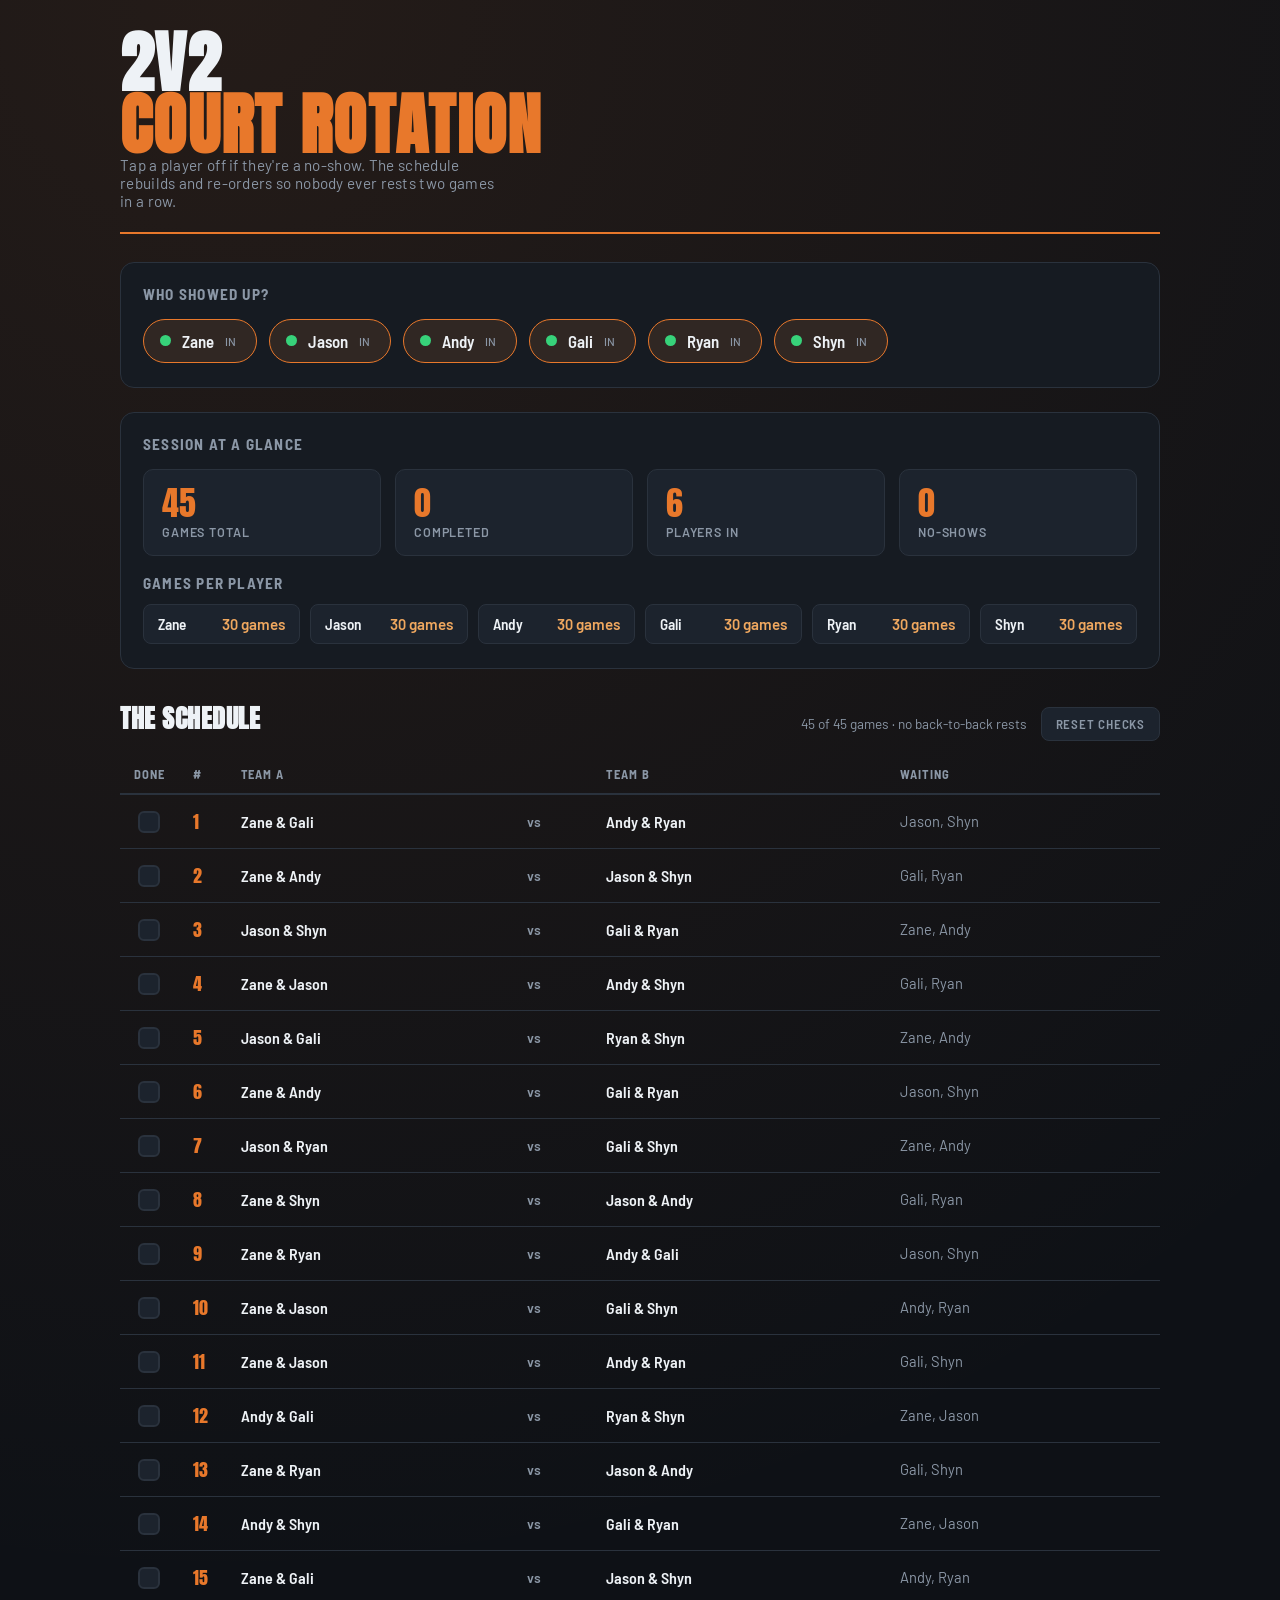
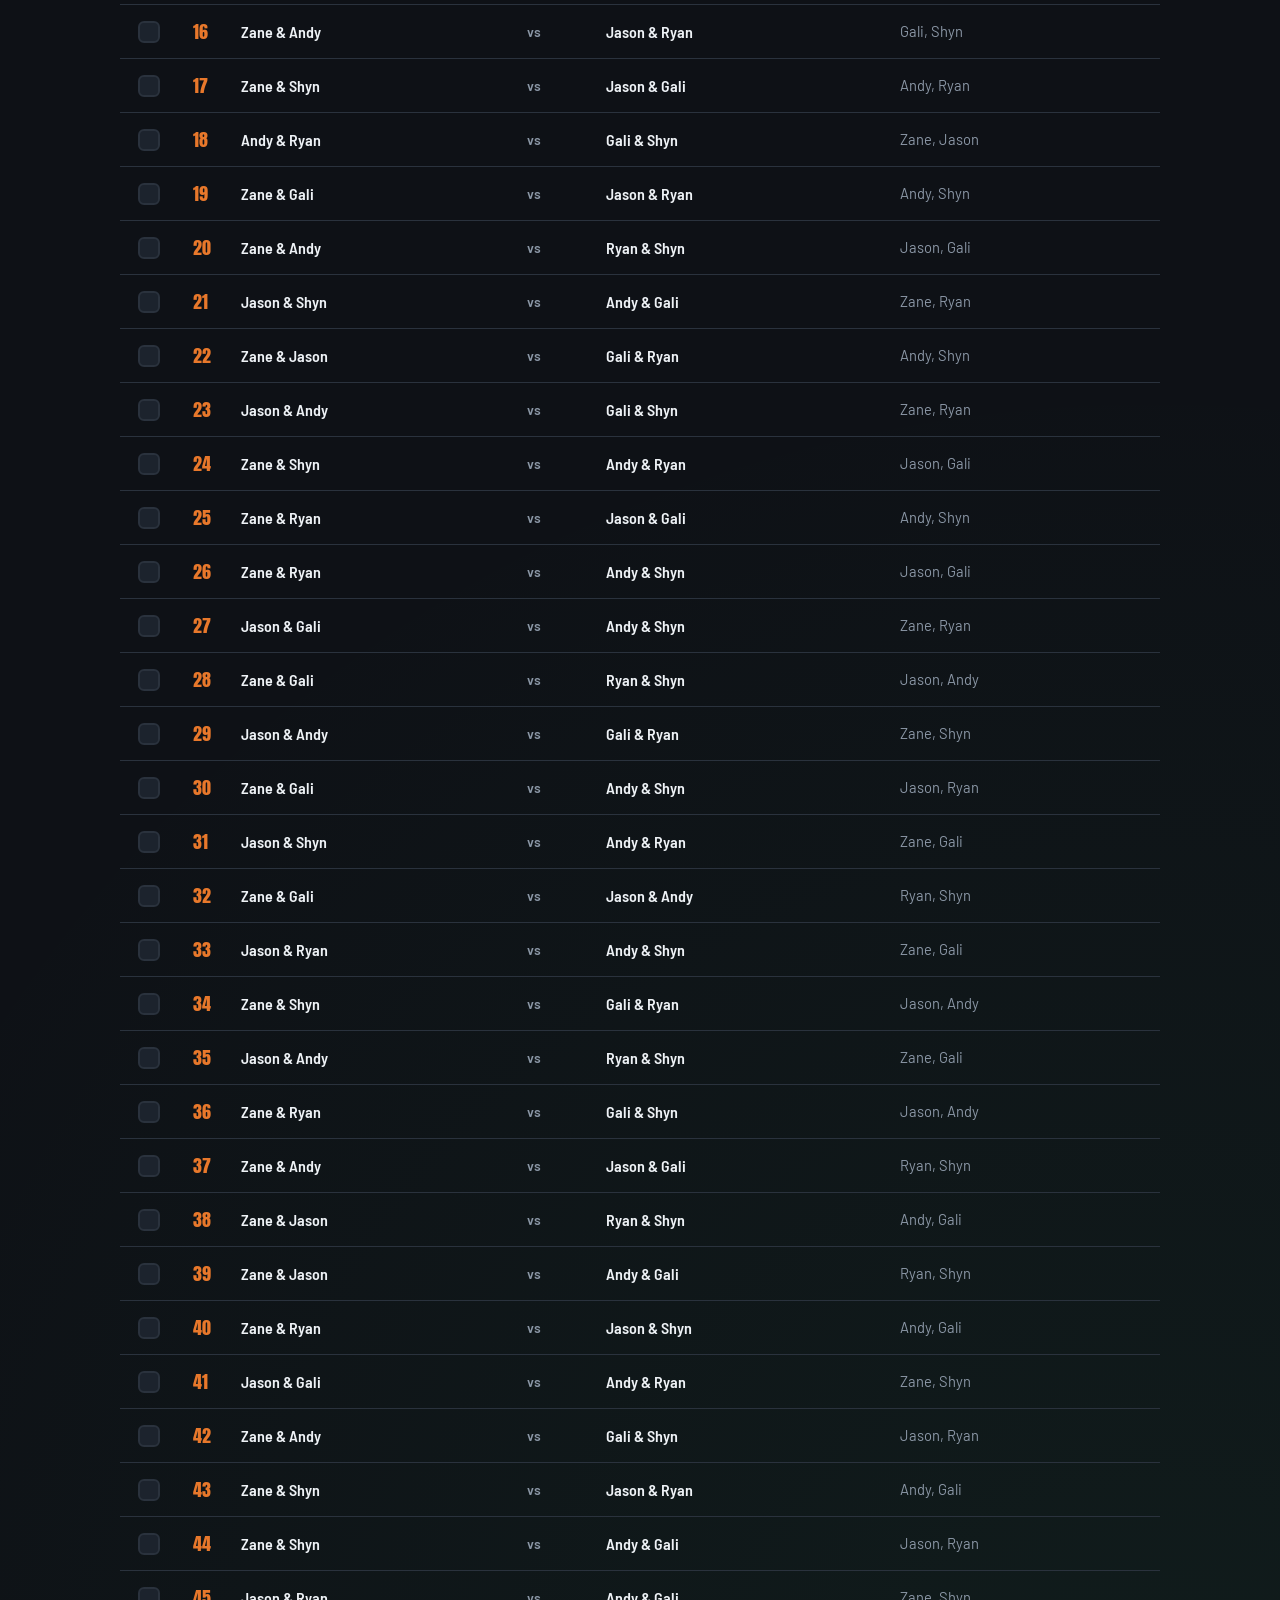
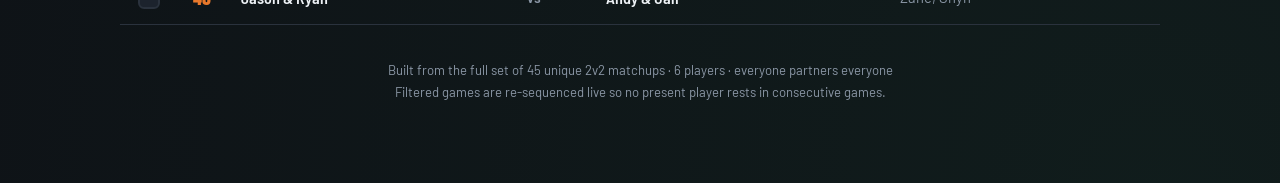
==== commit ee50322b: "Add PWA support with custom app icon and Add to Home Screen - manifest.json for Android/Chrome insta" ====
--- a/index.html
+++ b/index.html
@@ -4,6 +4,12 @@
 <meta charset="UTF-8">
 <meta name="viewport" content="width=device-width, initial-scale=1.0">
 <title>2v2 Court Rotation</title>
+<link rel="manifest" href="manifest.json">
+<meta name="theme-color" content="#e8782b">
+<meta name="apple-mobile-web-app-capable" content="yes">
+<meta name="apple-mobile-web-app-status-bar-style" content="black-translucent">
+<meta name="apple-mobile-web-app-title" content="2v2 Court">
+<link rel="apple-touch-icon" id="ati" href="icon.svg">
 <link rel="preconnect" href="https://fonts.googleapis.com">
 <link rel="preconnect" href="https://fonts.gstatic.com" crossorigin>
 <link href="https://fonts.googleapis.com/css2?family=Anton&family=Barlow+Semi+Condensed:wght@400;500;600;700&family=Barlow:wght@400;500;600&display=swap" rel="stylesheet">
@@ -93,6 +99,44 @@
   .empty{text-align:center;padding:50px 20px;color:var(--muted);
     font-family:'Barlow Semi Condensed',sans-serif;font-size:1.1rem}
   footer{margin-top:34px;color:var(--muted);font-size:.82rem;text-align:center;line-height:1.7}
+
+  /* ── Install button (Android/Chrome) ── */
+  #installBtn{
+    display:none;align-items:center;gap:9px;background:var(--court);color:#fff;
+    border:none;border-radius:10px;padding:10px 18px;cursor:pointer;
+    font-family:'Barlow Semi Condensed',sans-serif;font-weight:700;font-size:.95rem;
+    letter-spacing:.04em;text-transform:uppercase;transition:opacity .15s ease;
+  }
+  #installBtn:hover{opacity:.88}
+  #installBtn svg{flex-shrink:0}
+
+  /* ── iOS "Add to Home Screen" banner ── */
+  #iosBanner{
+    display:none;position:fixed;bottom:0;left:0;right:0;z-index:9999;
+    background:var(--panel);border-top:2px solid var(--court);
+    padding:18px 20px 28px;
+    box-shadow:0 -6px 32px rgba(0,0,0,.55);
+  }
+  .ios-row{display:flex;align-items:center;gap:14px}
+  #iosIcon{border-radius:14px;flex-shrink:0;width:56px;height:56px}
+  .ios-text{display:flex;flex-direction:column;gap:5px}
+  .ios-text strong{font-family:'Barlow Semi Condensed',sans-serif;font-weight:700;font-size:1rem}
+  .ios-text span{color:var(--muted);font-size:.88rem;line-height:1.4}
+  .ios-text .share{display:inline-flex;align-items:center;justify-content:center;
+    width:22px;height:22px;border:1.5px solid var(--muted);border-radius:5px;
+    vertical-align:middle;margin:0 2px;position:relative;top:-1px}
+  .ios-text .share svg{display:block}
+  #iosClose{
+    position:absolute;top:10px;right:14px;background:none;border:none;
+    color:var(--muted);font-size:1.5rem;line-height:1;cursor:pointer;padding:4px 8px;
+  }
+  #iosClose:hover{color:var(--ink)}
+  .ios-arrow{
+    text-align:center;margin-top:10px;color:var(--court);
+    font-size:.78rem;letter-spacing:.08em;font-family:'Barlow Semi Condensed',sans-serif;
+    text-transform:uppercase;font-weight:600;
+  }
+
   @media(max-width:560px){
     .vs{display:block;padding:2px 0}
     tbody td{padding:11px 7px;font-size:.92rem}
@@ -103,9 +147,30 @@
 <body>
 <div class="wrap">
 
+  <!-- iOS Add-to-Home-Screen banner -->
+  <div id="iosBanner" role="dialog" aria-label="Add to Home Screen">
+    <button id="iosClose" aria-label="Dismiss">×</button>
+    <div class="ios-row">
+      <canvas id="iosIcon" width="56" height="56"></canvas>
+      <div class="ios-text">
+        <strong>Add to Home Screen</strong>
+        <span>Tap <span class="share"><svg width="13" height="15" viewBox="0 0 13 15" fill="none" stroke="currentColor" stroke-width="1.6" stroke-linecap="round" stroke-linejoin="round"><polyline points="6.5,0 6.5,9"/><polyline points="3,3 6.5,0 10,3"/><path d="M1 6v7h11V6"/></svg></span> then <em>"Add to Home Screen"</em></span>
+      </div>
+    </div>
+    <div class="ios-arrow">▼ Tap the share button at the bottom of Safari ▼</div>
+  </div>
+
   <header>
-    <h1>2v2<span class="accent">Court Rotation</span></h1>
-    <p class="sub">Tap a player off if they're a no-show. The schedule rebuilds and re-orders so nobody ever rests two games in a row.</p>
+    <div>
+      <h1>2v2<span class="accent">Court Rotation</span></h1>
+      <p class="sub">Tap a player off if they're a no-show. The schedule rebuilds and re-orders so nobody ever rests two games in a row.</p>
+    </div>
+    <button id="installBtn" aria-label="Install app">
+      <svg width="18" height="18" viewBox="0 0 18 18" fill="none" stroke="currentColor" stroke-width="2" stroke-linecap="round" stroke-linejoin="round">
+        <path d="M9 2v9M5 7l4 4 4-4"/><rect x="2" y="12" width="14" height="4" rx="1"/>
+      </svg>
+      Add to Home Screen
+    </button>
   </header>
 
   <div class="panel">
@@ -309,6 +374,156 @@
   });
 }
 render();
+
+/* ── PWA: icon generation + install logic ── */
+(function(){
+  /* Draw the group-at-sunset icon onto a canvas and return a PNG data URL */
+  function drawIcon(canvas){
+    const w=canvas.width, h=canvas.height, s=w/512;
+    const c=canvas.getContext('2d');
+    const S=v=>v*s;
+
+    /* rounded rect clip */
+    const r=S(108);
+    c.beginPath();
+    c.moveTo(r,0); c.lineTo(w-r,0); c.arcTo(w,0,w,r,r);
+    c.lineTo(w,h-r); c.arcTo(w,h,w-r,h,r);
+    c.lineTo(r,h); c.arcTo(0,h,0,h-r,r);
+    c.lineTo(0,r); c.arcTo(0,0,r,0,r);
+    c.closePath(); c.clip();
+
+    /* sky */
+    const sky=c.createLinearGradient(0,0,0,h);
+    sky.addColorStop(0,'#c05818'); sky.addColorStop(.4,'#e8782b'); sky.addColorStop(1,'#f5b05a');
+    c.fillStyle=sky; c.fillRect(0,0,w,h);
+
+    /* sun */
+    c.beginPath(); c.arc(S(256),S(258),S(58),0,Math.PI*2);
+    c.fillStyle='rgba(253,232,160,.6)'; c.fill();
+    c.beginPath(); c.arc(S(256),S(258),S(40),0,Math.PI*2);
+    c.fillStyle='rgba(255,244,200,.85)'; c.fill();
+
+    /* far mountains */
+    c.beginPath();
+    [[0,362],[85,222],[158,288],[242,206],[326,274],[408,212],[512,254],[512,425],[0,425]]
+      .forEach(([x,y],i)=>i?c.lineTo(S(x),S(y)):c.moveTo(S(x),S(y)));
+    c.fillStyle='rgba(130,152,176,.55)'; c.fill();
+
+    /* near mountains */
+    c.beginPath();
+    [[0,408],[55,312],[118,360],[182,280],[250,330],[318,264],[385,310],[450,260],[512,292],[512,458],[0,458]]
+      .forEach(([x,y],i)=>i?c.lineTo(S(x),S(y)):c.moveTo(S(x),S(y)));
+    c.fillStyle='#526a84'; c.fill();
+
+    /* ground */
+    c.beginPath(); c.moveTo(0,S(458));
+    c.bezierCurveTo(S(82),S(396),S(182),S(379),S(256),S(367));
+    c.bezierCurveTo(S(330),S(379),S(430),S(396),w,S(458));
+    c.lineTo(w,h); c.lineTo(0,h); c.fillStyle='#182535'; c.fill();
+
+    /* people */
+    c.fillStyle='#182535';
+    function person(cx,gy,hr,raisedArm,pole){
+      const headY=gy-hr*2-S(80), bT=headY+hr, bB=bT+S(65), lB=bB+S(42);
+      const sw=hr*1.2, hw=hr*.85;
+      c.beginPath(); c.arc(S(cx),headY,hr,0,Math.PI*2); c.fill();
+      c.beginPath();
+      c.moveTo(S(cx)-sw,bT); c.lineTo(S(cx)+sw,bT);
+      c.lineTo(S(cx)+hw,bB); c.lineTo(S(cx)-hw,bB); c.closePath(); c.fill();
+      [[S(cx)-hw,S(cx)-hw*.25],[S(cx)+hw*.25,S(cx)+hw]].forEach(([a,b])=>{
+        c.beginPath(); c.moveTo(a,bB); c.lineTo(a,lB); c.lineTo(b,lB); c.lineTo(b,bB); c.closePath(); c.fill();
+      });
+      c.lineCap='round';
+      if(raisedArm){
+        /* V-sign */
+        [[S(cx)-sw, bT+S(10), S(cx)-sw-S(22), headY-S(18)],
+         [S(cx)+sw, bT+S(10), S(cx)+sw+S(12), bT+S(38)]].forEach(([x1,y1,x2,y2])=>{
+          c.beginPath(); c.moveTo(x1,y1); c.lineTo(x2,y2);
+          c.strokeStyle='#182535'; c.lineWidth=S(10); c.stroke();
+        });
+        /* two fingers */
+        const ax=S(cx)-sw-S(22), ay=headY-S(18);
+        [[ax,ay,ax-S(10),ay-S(22)],[ax,ay,ax+S(8),ay-S(22)]].forEach(([x1,y1,x2,y2])=>{
+          c.beginPath(); c.moveTo(x1,y1); c.lineTo(x2,y2);
+          c.lineWidth=S(7); c.stroke();
+        });
+      } else {
+        [[S(cx)-sw,bT+S(10),S(cx)-sw-S(15),bT+S(36)],
+         [S(cx)+sw,bT+S(10),S(cx)+sw+S(15),bT+S(36)]].forEach(([x1,y1,x2,y2])=>{
+          c.beginPath(); c.moveTo(x1,y1); c.lineTo(x2,y2);
+          c.strokeStyle='#182535'; c.lineWidth=S(10); c.stroke();
+        });
+      }
+      if(pole){
+        c.beginPath();
+        c.moveTo(S(cx)+sw+S(5),bT+S(15));
+        c.lineTo(S(cx)+sw+S(22),lB+S(12));
+        c.strokeStyle='#182535'; c.lineWidth=S(5); c.stroke();
+      }
+    }
+    const gy=S(450);
+    person(138,gy,S(18),true,false);
+    person(181,gy,S(17),false,false);
+    person(219,gy,S(17),false,false);
+    person(257,gy,S(18),false,false);
+    person(295,gy,S(17),false,false);
+    person(340,gy,S(18),false,true);
+
+    /* birds */
+    c.strokeStyle='#182535'; c.lineWidth=S(3.5); c.lineCap='round';
+    [[334,116,16],[353,103,18],[374,120,14]].forEach(([x,y,size])=>{
+      c.beginPath();
+      c.moveTo(S(x),S(y));
+      c.quadraticCurveTo(S(x+size/2),S(y-size*.45),S(x+size),S(y));
+      c.stroke();
+    });
+  }
+
+  /* Generate icon and wire up apple-touch-icon */
+  function setupIcon(){
+    const cv=document.createElement('canvas');
+    cv.width=cv.height=512;
+    try{
+      drawIcon(cv);
+      const url=cv.toDataURL('image/png');
+      document.getElementById('ati').href=url;
+      /* also render the banner preview icon */
+      const bi=document.getElementById('iosIcon');
+      if(bi){ bi.width=bi.height=56; drawIcon(bi); }
+    }catch(e){}
+  }
+
+  /* iOS detection + banner */
+  function setupIOS(){
+    const isIOS=/iphone|ipad|ipod/i.test(navigator.userAgent);
+    const standalone=window.navigator.standalone;
+    if(!isIOS||standalone||localStorage.getItem('pwa-dismissed')) return;
+    document.getElementById('iosBanner').style.display='block';
+    document.getElementById('iosClose').addEventListener('click',()=>{
+      localStorage.setItem('pwa-dismissed','1');
+      document.getElementById('iosBanner').style.display='none';
+    });
+  }
+
+  /* Android / Chrome install prompt */
+  let deferredPrompt=null;
+  window.addEventListener('beforeinstallprompt',e=>{
+    e.preventDefault(); deferredPrompt=e;
+    document.getElementById('installBtn').style.display='flex';
+  });
+  document.getElementById('installBtn').addEventListener('click',async()=>{
+    if(!deferredPrompt) return;
+    deferredPrompt.prompt();
+    const{outcome}=await deferredPrompt.userChoice;
+    deferredPrompt=null;
+    if(outcome==='accepted') document.getElementById('installBtn').style.display='none';
+  });
+  window.addEventListener('appinstalled',()=>{
+    document.getElementById('installBtn').style.display='none';
+  });
+
+  document.addEventListener('DOMContentLoaded',()=>{ setupIcon(); setupIOS(); });
+})();
 </script>
 </body>
 </html>
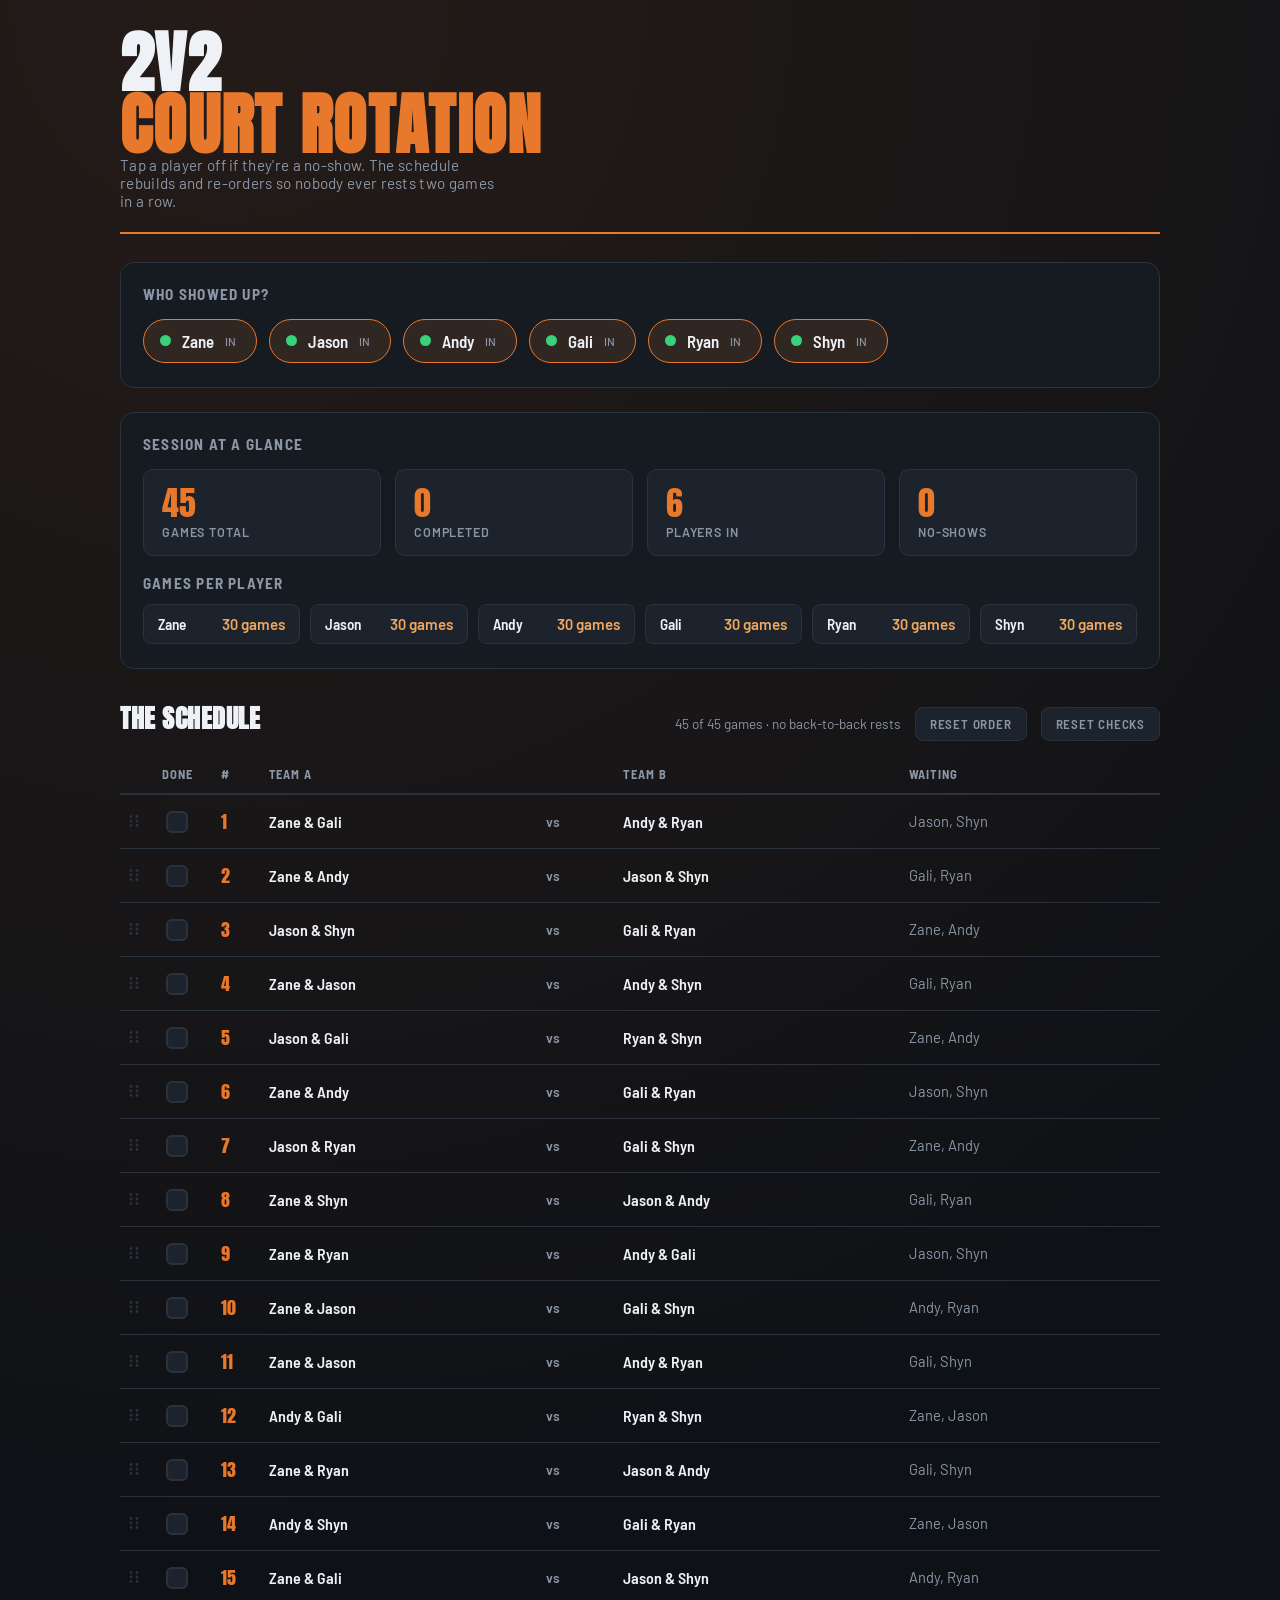
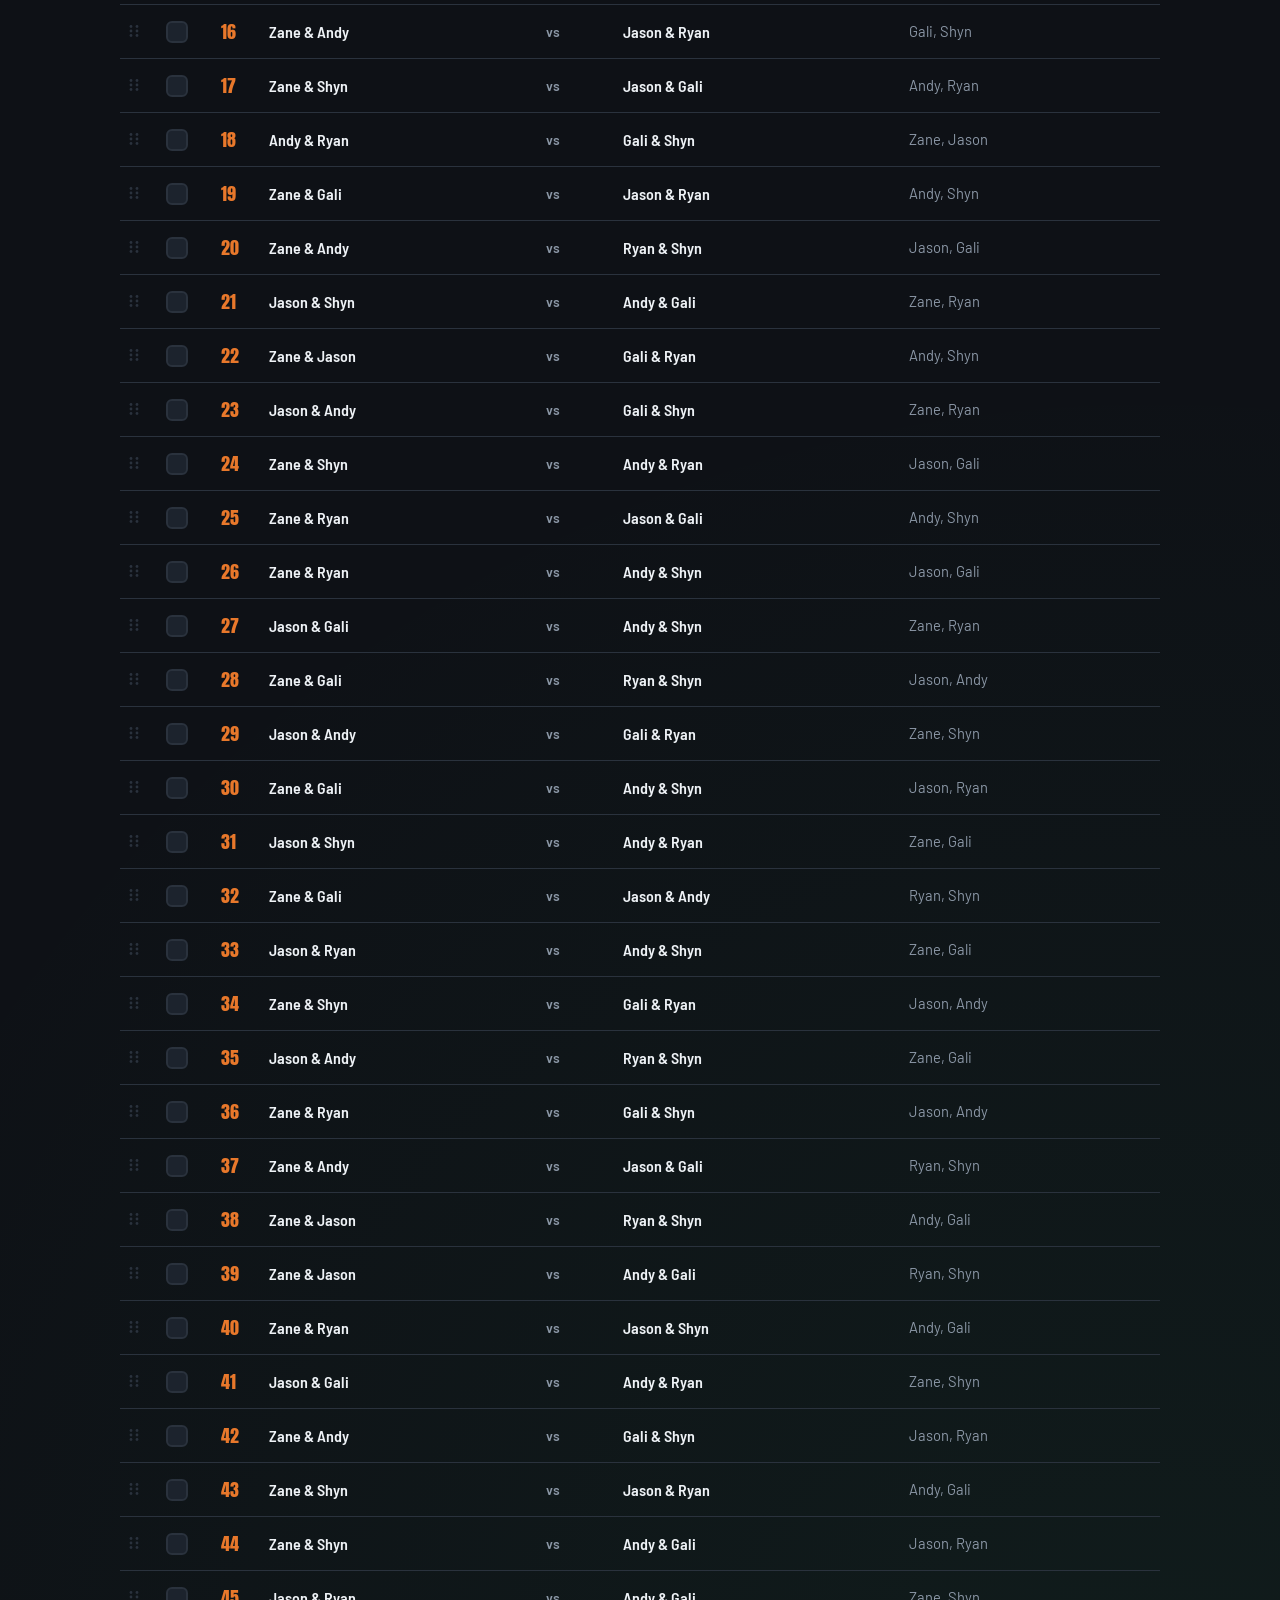
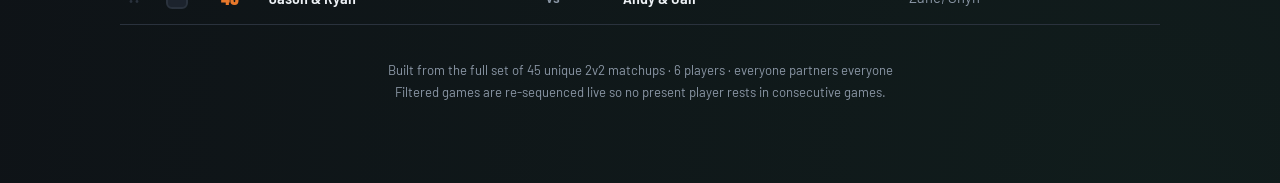
==== commit 07d450e8: "Add drag-and-drop row reordering to game schedule - Grip handle (⠿) on every row, works with mouse a" ====
--- a/index.html
+++ b/index.html
@@ -9,7 +9,7 @@
 <meta name="apple-mobile-web-app-capable" content="yes">
 <meta name="apple-mobile-web-app-status-bar-style" content="black-translucent">
 <meta name="apple-mobile-web-app-title" content="2v2 Court">
-<link rel="apple-touch-icon" id="ati" href="icon.svg">
+<link rel="apple-touch-icon" href="icon.png">
 <link rel="preconnect" href="https://fonts.googleapis.com">
 <link rel="preconnect" href="https://fonts.gstatic.com" crossorigin>
 <link href="https://fonts.googleapis.com/css2?family=Anton&family=Barlow+Semi+Condensed:wght@400;500;600;700&family=Barlow:wght@400;500;600&display=swap" rel="stylesheet">
@@ -96,6 +96,13 @@
   .chk input:checked{background:var(--green);border-color:var(--green)}
   .chk input:checked::after{content:"";position:absolute;left:6px;top:2px;width:6px;height:11px;
     border:solid #0e1116;border-width:0 3px 3px 0;transform:rotate(45deg)}
+  .drag-h{width:28px;text-align:center;padding:0 4px!important;cursor:grab;
+    touch-action:none;color:var(--line);transition:color .12s ease}
+  .drag-h:active{cursor:grabbing}
+  .drag-h:hover{color:var(--muted)}
+  tbody tr.dragging{opacity:.3;background:rgba(232,120,43,.06)}
+  tbody tr.drag-above{border-top:2px solid var(--court)}
+  tbody tr.drag-below{border-bottom:2px solid var(--court)}
   .empty{text-align:center;padding:50px 20px;color:var(--muted);
     font-family:'Barlow Semi Condensed',sans-serif;font-size:1.1rem}
   footer{margin-top:34px;color:var(--muted);font-size:.82rem;text-align:center;line-height:1.7}
@@ -110,33 +117,6 @@
   #installBtn:hover{opacity:.88}
   #installBtn svg{flex-shrink:0}
 
-  /* ── iOS "Add to Home Screen" banner ── */
-  #iosBanner{
-    display:none;position:fixed;bottom:0;left:0;right:0;z-index:9999;
-    background:var(--panel);border-top:2px solid var(--court);
-    padding:18px 20px 28px;
-    box-shadow:0 -6px 32px rgba(0,0,0,.55);
-  }
-  .ios-row{display:flex;align-items:center;gap:14px}
-  #iosIcon{border-radius:14px;flex-shrink:0;width:56px;height:56px}
-  .ios-text{display:flex;flex-direction:column;gap:5px}
-  .ios-text strong{font-family:'Barlow Semi Condensed',sans-serif;font-weight:700;font-size:1rem}
-  .ios-text span{color:var(--muted);font-size:.88rem;line-height:1.4}
-  .ios-text .share{display:inline-flex;align-items:center;justify-content:center;
-    width:22px;height:22px;border:1.5px solid var(--muted);border-radius:5px;
-    vertical-align:middle;margin:0 2px;position:relative;top:-1px}
-  .ios-text .share svg{display:block}
-  #iosClose{
-    position:absolute;top:10px;right:14px;background:none;border:none;
-    color:var(--muted);font-size:1.5rem;line-height:1;cursor:pointer;padding:4px 8px;
-  }
-  #iosClose:hover{color:var(--ink)}
-  .ios-arrow{
-    text-align:center;margin-top:10px;color:var(--court);
-    font-size:.78rem;letter-spacing:.08em;font-family:'Barlow Semi Condensed',sans-serif;
-    text-transform:uppercase;font-weight:600;
-  }
-
   @media(max-width:560px){
     .vs{display:block;padding:2px 0}
     tbody td{padding:11px 7px;font-size:.92rem}
@@ -146,19 +126,6 @@
 </head>
 <body>
 <div class="wrap">
-
-  <!-- iOS Add-to-Home-Screen banner -->
-  <div id="iosBanner" role="dialog" aria-label="Add to Home Screen">
-    <button id="iosClose" aria-label="Dismiss">×</button>
-    <div class="ios-row">
-      <canvas id="iosIcon" width="56" height="56"></canvas>
-      <div class="ios-text">
-        <strong>Add to Home Screen</strong>
-        <span>Tap <span class="share"><svg width="13" height="15" viewBox="0 0 13 15" fill="none" stroke="currentColor" stroke-width="1.6" stroke-linecap="round" stroke-linejoin="round"><polyline points="6.5,0 6.5,9"/><polyline points="3,3 6.5,0 10,3"/><path d="M1 6v7h11V6"/></svg></span> then <em>"Add to Home Screen"</em></span>
-      </div>
-    </div>
-    <div class="ios-arrow">▼ Tap the share button at the bottom of Safari ▼</div>
-  </div>
 
   <header>
     <div>
@@ -191,12 +158,13 @@
     <h2>The Schedule</h2>
     <div style="display:flex;align-items:center;gap:14px">
       <span class="hint" id="hint"></span>
+      <button class="btn" id="resetOrderBtn">Reset order</button>
       <button class="btn" id="resetBtn">Reset checks</button>
     </div>
   </div>
   <table>
     <thead>
-      <tr><th class="chk">Done</th><th>#</th><th>Team A</th><th></th><th>Team B</th><th>Waiting</th></tr>
+      <tr><th class="drag-h"></th><th class="chk">Done</th><th>#</th><th>Team A</th><th></th><th>Team B</th><th>Waiting</th></tr>
     </thead>
     <tbody id="rows"></tbody>
   </table>
@@ -232,7 +200,8 @@
 }));
 
 const present = new Set(PLAYERS);
-const completed = new Set();   // stores stable game ids
+const completed = new Set();
+let userOrder = null; // array of game IDs set by drag; null = auto-sort
 
 /* Re-sequence so no PRESENT player rests in two consecutive games.
    Backtracking + most-constrained heuristic + randomized restarts;
@@ -306,6 +275,7 @@
   cb.addEventListener('change',()=>{
     if(cb.checked){present.add(p);lab.classList.add('on');lab.querySelector('.status').textContent='IN';}
     else{present.delete(p);lab.classList.remove('on');lab.querySelector('.status').textContent='OUT';}
+    userOrder = null; // player change → reset to auto-sort
     render();
   });
   roster.appendChild(lab);
@@ -314,11 +284,36 @@
 document.getElementById('resetBtn').addEventListener('click',()=>{
   completed.clear(); render();
 });
+document.getElementById('resetOrderBtn').addEventListener('click',()=>{
+  userOrder = null; render();
+});
+
+const GRIP = `<svg width="14" height="14" viewBox="0 0 14 14" fill="currentColor">
+  <circle cx="4" cy="2.5" r="1.4"/><circle cx="10" cy="2.5" r="1.4"/>
+  <circle cx="4" cy="7"   r="1.4"/><circle cx="10" cy="7"   r="1.4"/>
+  <circle cx="4" cy="11.5" r="1.4"/><circle cx="10" cy="11.5" r="1.4"/>
+</svg>`;
+
+function getSeq(valid){
+  if(!userOrder) return resequence(valid);
+  const validSet = new Set(valid.map(g=>g.id));
+  const seen = new Set(userOrder);
+  const ordered = userOrder.filter(id=>validSet.has(id)).map(id=>GAMES[id]);
+  // Append any newly-valid games not yet in user order
+  valid.forEach(g=>{ if(!seen.has(g.id)) ordered.push(g); });
+  return {order:ordered, clean:false, manual:true};
+}
+
+function renumber(tbody){
+  tbody.querySelectorAll('tr[data-gid]').forEach((tr,i)=>{
+    tr.querySelector('.g-num').textContent = i+1;
+  });
+}
 
 function render(){
   const playable = g => g.A.concat(g.B).every(x=>present.has(x));
   const valid = GAMES.filter(playable);
-  const {order:seq, clean} = resequence(valid);
+  const {order:seq, clean, manual} = getSeq(valid);
 
   const counts={}; PLAYERS.forEach(p=>counts[p]=0);
   seq.forEach(g=>g.A.concat(g.B).forEach(x=>counts[x]++));
@@ -338,6 +333,8 @@
   const hint=document.getElementById('hint');
   if(playing.length<4){
     hint.textContent="Need at least 4 players for 2v2."; hint.className="hint warn";
+  }else if(manual){
+    hint.textContent=`${seq.length} games · custom order`;  hint.className="hint";
   }else if(!clean){
     hint.textContent=`${seq.length} games · couldn't fully avoid back-to-back rests here`;
     hint.className="hint warn";
@@ -346,15 +343,16 @@
     hint.className="hint";
   }
 
-  const rows=document.getElementById('rows');
+  const tbody=document.getElementById('rows');
   if(seq.length===0){
-    rows.innerHTML=`<tr><td colspan="6" class="empty">${
+    tbody.innerHTML=`<tr><td colspan="7" class="empty">${
       playing.length<4 ? "Select at least 4 players to generate games."
       : "No games match this group."}</td></tr>`;
     return;
   }
-  rows.innerHTML=seq.map((g,i)=>`
-    <tr class="${completed.has(g.id)?'done':''}">
+  tbody.innerHTML=seq.map((g,i)=>`
+    <tr data-gid="${g.id}" class="${completed.has(g.id)?'done':''}">
+      <td class="drag-h">${GRIP}</td>
       <td class="chk"><input type="checkbox" data-id="${g.id}" ${completed.has(g.id)?'checked':''}></td>
       <td class="g-num">${i+1}</td>
       <td class="team">${g.A[0]} &amp; ${g.A[1]}</td>
@@ -363,7 +361,7 @@
       <td class="wait">${g.W.filter(x=>present.has(x)).join(', ')||'—'}</td>
     </tr>`).join('');
 
-  rows.querySelectorAll('input[type=checkbox]').forEach(cb=>{
+  tbody.querySelectorAll('input[type=checkbox]').forEach(cb=>{
     cb.addEventListener('change',()=>{
       const id=+cb.dataset.id;
       if(cb.checked) completed.add(id); else completed.delete(id);
@@ -372,143 +370,80 @@
       document.querySelectorAll('.stat .num')[1].textContent=dc;
     });
   });
+
+  initDragSort(tbody);
 }
-render();
-
-/* ── PWA: icon generation + install logic ── */
-(function(){
-  /* Draw the group-at-sunset icon onto a canvas and return a PNG data URL */
-  function drawIcon(canvas){
-    const w=canvas.width, h=canvas.height, s=w/512;
-    const c=canvas.getContext('2d');
-    const S=v=>v*s;
-
-    /* rounded rect clip */
-    const r=S(108);
-    c.beginPath();
-    c.moveTo(r,0); c.lineTo(w-r,0); c.arcTo(w,0,w,r,r);
-    c.lineTo(w,h-r); c.arcTo(w,h,w-r,h,r);
-    c.lineTo(r,h); c.arcTo(0,h,0,h-r,r);
-    c.lineTo(0,r); c.arcTo(0,0,r,0,r);
-    c.closePath(); c.clip();
-
-    /* sky */
-    const sky=c.createLinearGradient(0,0,0,h);
-    sky.addColorStop(0,'#c05818'); sky.addColorStop(.4,'#e8782b'); sky.addColorStop(1,'#f5b05a');
-    c.fillStyle=sky; c.fillRect(0,0,w,h);
-
-    /* sun */
-    c.beginPath(); c.arc(S(256),S(258),S(58),0,Math.PI*2);
-    c.fillStyle='rgba(253,232,160,.6)'; c.fill();
-    c.beginPath(); c.arc(S(256),S(258),S(40),0,Math.PI*2);
-    c.fillStyle='rgba(255,244,200,.85)'; c.fill();
-
-    /* far mountains */
-    c.beginPath();
-    [[0,362],[85,222],[158,288],[242,206],[326,274],[408,212],[512,254],[512,425],[0,425]]
-      .forEach(([x,y],i)=>i?c.lineTo(S(x),S(y)):c.moveTo(S(x),S(y)));
-    c.fillStyle='rgba(130,152,176,.55)'; c.fill();
-
-    /* near mountains */
-    c.beginPath();
-    [[0,408],[55,312],[118,360],[182,280],[250,330],[318,264],[385,310],[450,260],[512,292],[512,458],[0,458]]
-      .forEach(([x,y],i)=>i?c.lineTo(S(x),S(y)):c.moveTo(S(x),S(y)));
-    c.fillStyle='#526a84'; c.fill();
-
-    /* ground */
-    c.beginPath(); c.moveTo(0,S(458));
-    c.bezierCurveTo(S(82),S(396),S(182),S(379),S(256),S(367));
-    c.bezierCurveTo(S(330),S(379),S(430),S(396),w,S(458));
-    c.lineTo(w,h); c.lineTo(0,h); c.fillStyle='#182535'; c.fill();
-
-    /* people */
-    c.fillStyle='#182535';
-    function person(cx,gy,hr,raisedArm,pole){
-      const headY=gy-hr*2-S(80), bT=headY+hr, bB=bT+S(65), lB=bB+S(42);
-      const sw=hr*1.2, hw=hr*.85;
-      c.beginPath(); c.arc(S(cx),headY,hr,0,Math.PI*2); c.fill();
-      c.beginPath();
-      c.moveTo(S(cx)-sw,bT); c.lineTo(S(cx)+sw,bT);
-      c.lineTo(S(cx)+hw,bB); c.lineTo(S(cx)-hw,bB); c.closePath(); c.fill();
-      [[S(cx)-hw,S(cx)-hw*.25],[S(cx)+hw*.25,S(cx)+hw]].forEach(([a,b])=>{
-        c.beginPath(); c.moveTo(a,bB); c.lineTo(a,lB); c.lineTo(b,lB); c.lineTo(b,bB); c.closePath(); c.fill();
-      });
-      c.lineCap='round';
-      if(raisedArm){
-        /* V-sign */
-        [[S(cx)-sw, bT+S(10), S(cx)-sw-S(22), headY-S(18)],
-         [S(cx)+sw, bT+S(10), S(cx)+sw+S(12), bT+S(38)]].forEach(([x1,y1,x2,y2])=>{
-          c.beginPath(); c.moveTo(x1,y1); c.lineTo(x2,y2);
-          c.strokeStyle='#182535'; c.lineWidth=S(10); c.stroke();
-        });
-        /* two fingers */
-        const ax=S(cx)-sw-S(22), ay=headY-S(18);
-        [[ax,ay,ax-S(10),ay-S(22)],[ax,ay,ax+S(8),ay-S(22)]].forEach(([x1,y1,x2,y2])=>{
-          c.beginPath(); c.moveTo(x1,y1); c.lineTo(x2,y2);
-          c.lineWidth=S(7); c.stroke();
-        });
-      } else {
-        [[S(cx)-sw,bT+S(10),S(cx)-sw-S(15),bT+S(36)],
-         [S(cx)+sw,bT+S(10),S(cx)+sw+S(15),bT+S(36)]].forEach(([x1,y1,x2,y2])=>{
-          c.beginPath(); c.moveTo(x1,y1); c.lineTo(x2,y2);
-          c.strokeStyle='#182535'; c.lineWidth=S(10); c.stroke();
-        });
-      }
-      if(pole){
-        c.beginPath();
-        c.moveTo(S(cx)+sw+S(5),bT+S(15));
-        c.lineTo(S(cx)+sw+S(22),lB+S(12));
-        c.strokeStyle='#182535'; c.lineWidth=S(5); c.stroke();
+
+function initDragSort(tbody){
+  let dragging = null;
+
+  tbody.addEventListener('pointerdown', e=>{
+    const handle = e.target.closest('.drag-h');
+    if(!handle) return;
+    const row = handle.closest('tr[data-gid]');
+    if(!row) return;
+    e.preventDefault();
+    dragging = row;
+    dragging.classList.add('dragging');
+    document.addEventListener('pointermove', onMove, {passive:false});
+    document.addEventListener('pointerup', onUp);
+    document.addEventListener('pointercancel', onUp);
+  });
+
+  function onMove(e){
+    if(!dragging) return;
+    e.preventDefault();
+    // Find row under pointer by comparing clientY to each row's bounding rect
+    const rows = [...tbody.querySelectorAll('tr[data-gid]')];
+    let target = null, insertBefore = false;
+    for(const r of rows){
+      if(r === dragging) continue;
+      const rect = r.getBoundingClientRect();
+      if(e.clientY >= rect.top && e.clientY <= rect.bottom){
+        target = r;
+        insertBefore = e.clientY < rect.top + rect.height / 2;
+        break;
       }
     }
-    const gy=S(450);
-    person(138,gy,S(18),true,false);
-    person(181,gy,S(17),false,false);
-    person(219,gy,S(17),false,false);
-    person(257,gy,S(18),false,false);
-    person(295,gy,S(17),false,false);
-    person(340,gy,S(18),false,true);
-
-    /* birds */
-    c.strokeStyle='#182535'; c.lineWidth=S(3.5); c.lineCap='round';
-    [[334,116,16],[353,103,18],[374,120,14]].forEach(([x,y,size])=>{
-      c.beginPath();
-      c.moveTo(S(x),S(y));
-      c.quadraticCurveTo(S(x+size/2),S(y-size*.45),S(x+size),S(y));
-      c.stroke();
-    });
-  }
-
-  /* Generate icon and wire up apple-touch-icon */
-  function setupIcon(){
-    const cv=document.createElement('canvas');
-    cv.width=cv.height=512;
-    try{
-      drawIcon(cv);
-      const url=cv.toDataURL('image/png');
-      document.getElementById('ati').href=url;
-      /* also render the banner preview icon */
-      const bi=document.getElementById('iosIcon');
-      if(bi){ bi.width=bi.height=56; drawIcon(bi); }
-    }catch(e){}
-  }
-
-  /* iOS detection + banner */
-  function setupIOS(){
-    const isIOS=/iphone|ipad|ipod/i.test(navigator.userAgent);
-    const standalone=window.navigator.standalone;
-    if(!isIOS||standalone||localStorage.getItem('pwa-dismissed')) return;
-    document.getElementById('iosBanner').style.display='block';
-    document.getElementById('iosClose').addEventListener('click',()=>{
-      localStorage.setItem('pwa-dismissed','1');
-      document.getElementById('iosBanner').style.display='none';
-    });
-  }
-
-  /* Android / Chrome install prompt */
+    rows.forEach(r=>r.classList.remove('drag-above','drag-below'));
+    if(target){
+      target.classList.add(insertBefore ? 'drag-above' : 'drag-below');
+      if(insertBefore) tbody.insertBefore(dragging, target);
+      else             tbody.insertBefore(dragging, target.nextSibling);
+    }
+  }
+
+  function onUp(){
+    if(!dragging) return;
+    dragging.classList.remove('dragging');
+    tbody.querySelectorAll('tr').forEach(r=>r.classList.remove('drag-above','drag-below'));
+    userOrder = [...tbody.querySelectorAll('tr[data-gid]')].map(r=>+r.dataset.gid);
+    renumber(tbody);
+    // Update hint to show custom order
+    const hint=document.getElementById('hint');
+    hint.textContent=`${userOrder.length} games · custom order`;
+    hint.className='hint';
+    dragging = null;
+    document.removeEventListener('pointermove', onMove);
+    document.removeEventListener('pointerup', onUp);
+    document.removeEventListener('pointercancel', onUp);
+  }
+}
+
+render();
+
+/* ── PWA: service worker + install prompt ── */
+(function(){
+  /* Service worker for offline caching (required for Android install prompt) */
+  if('serviceWorker' in navigator){
+    navigator.serviceWorker.register('sw.js');
+  }
+
+  /* Android / Chrome — one tap installs the app automatically */
   let deferredPrompt=null;
   window.addEventListener('beforeinstallprompt',e=>{
-    e.preventDefault(); deferredPrompt=e;
+    e.preventDefault();
+    deferredPrompt=e;
     document.getElementById('installBtn').style.display='flex';
   });
   document.getElementById('installBtn').addEventListener('click',async()=>{
@@ -521,8 +456,6 @@
   window.addEventListener('appinstalled',()=>{
     document.getElementById('installBtn').style.display='none';
   });
-
-  document.addEventListener('DOMContentLoaded',()=>{ setupIcon(); setupIOS(); });
 })();
 </script>
 </body>
